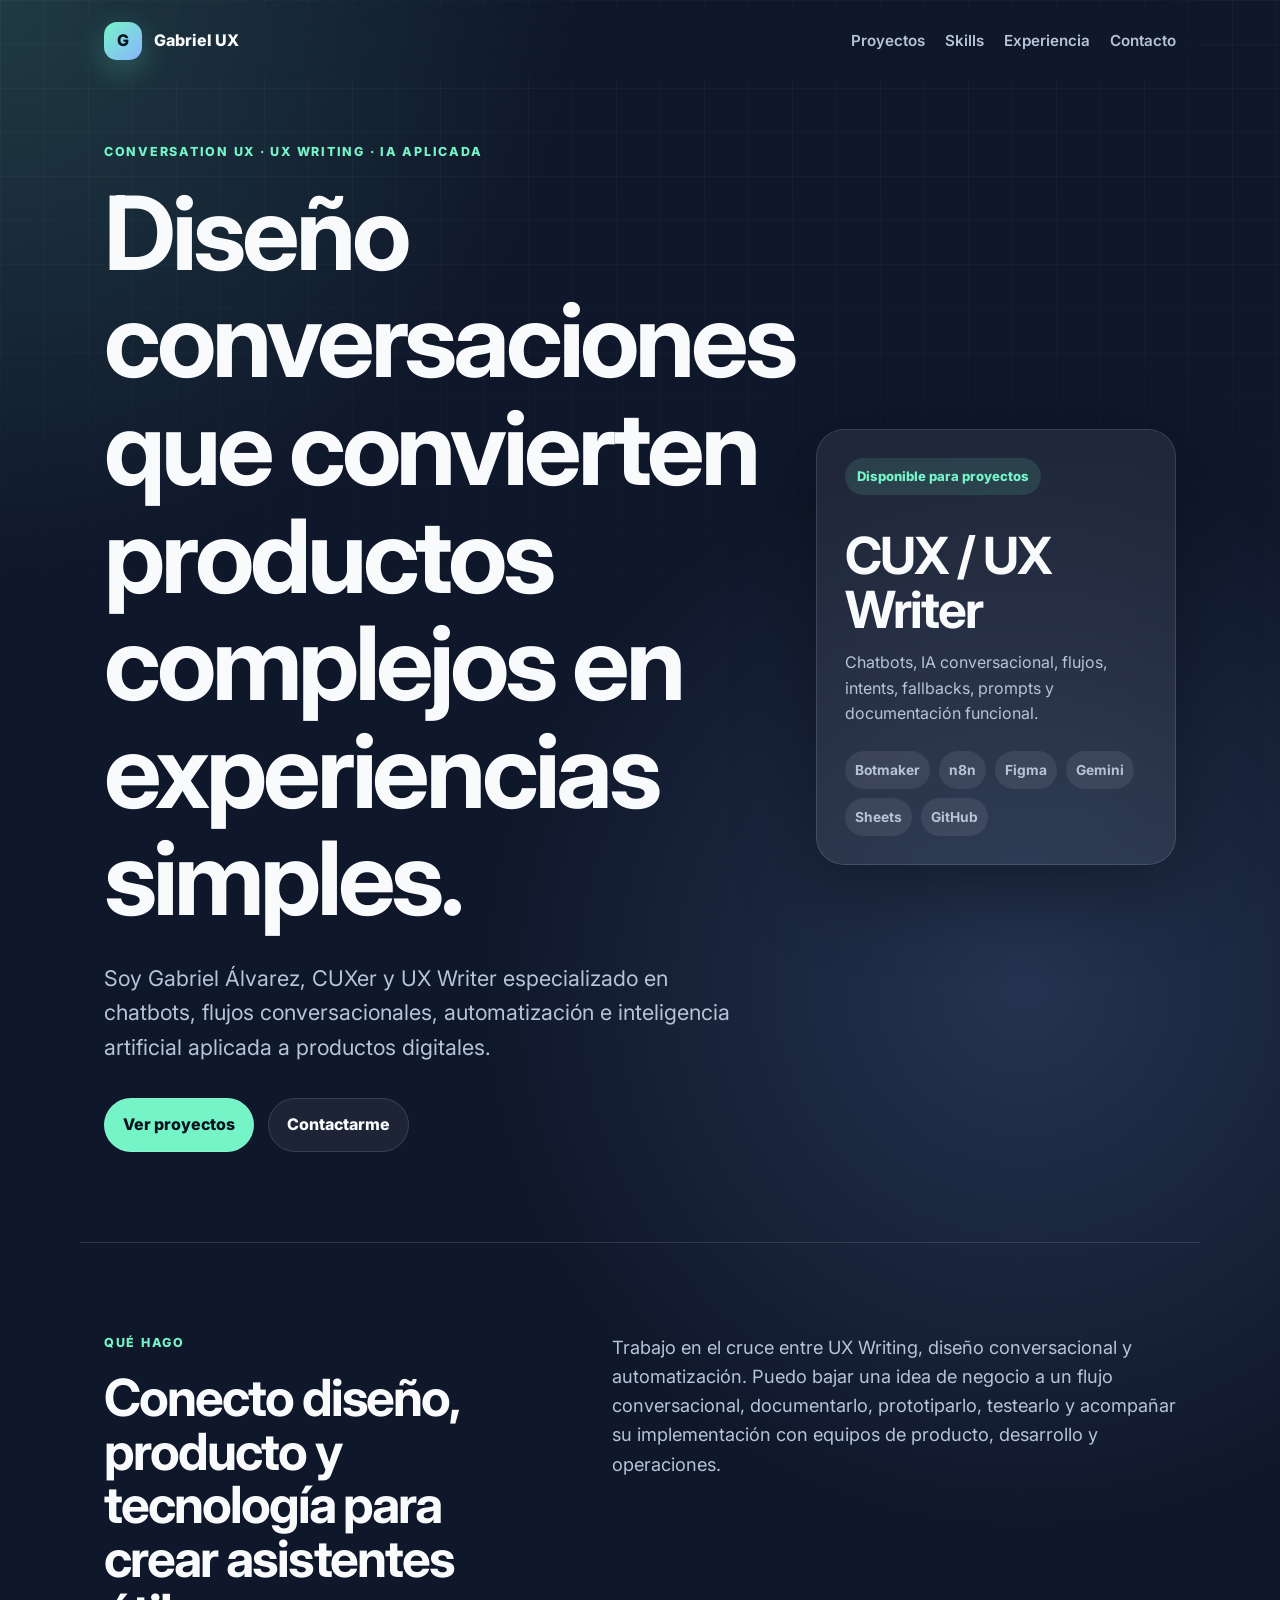
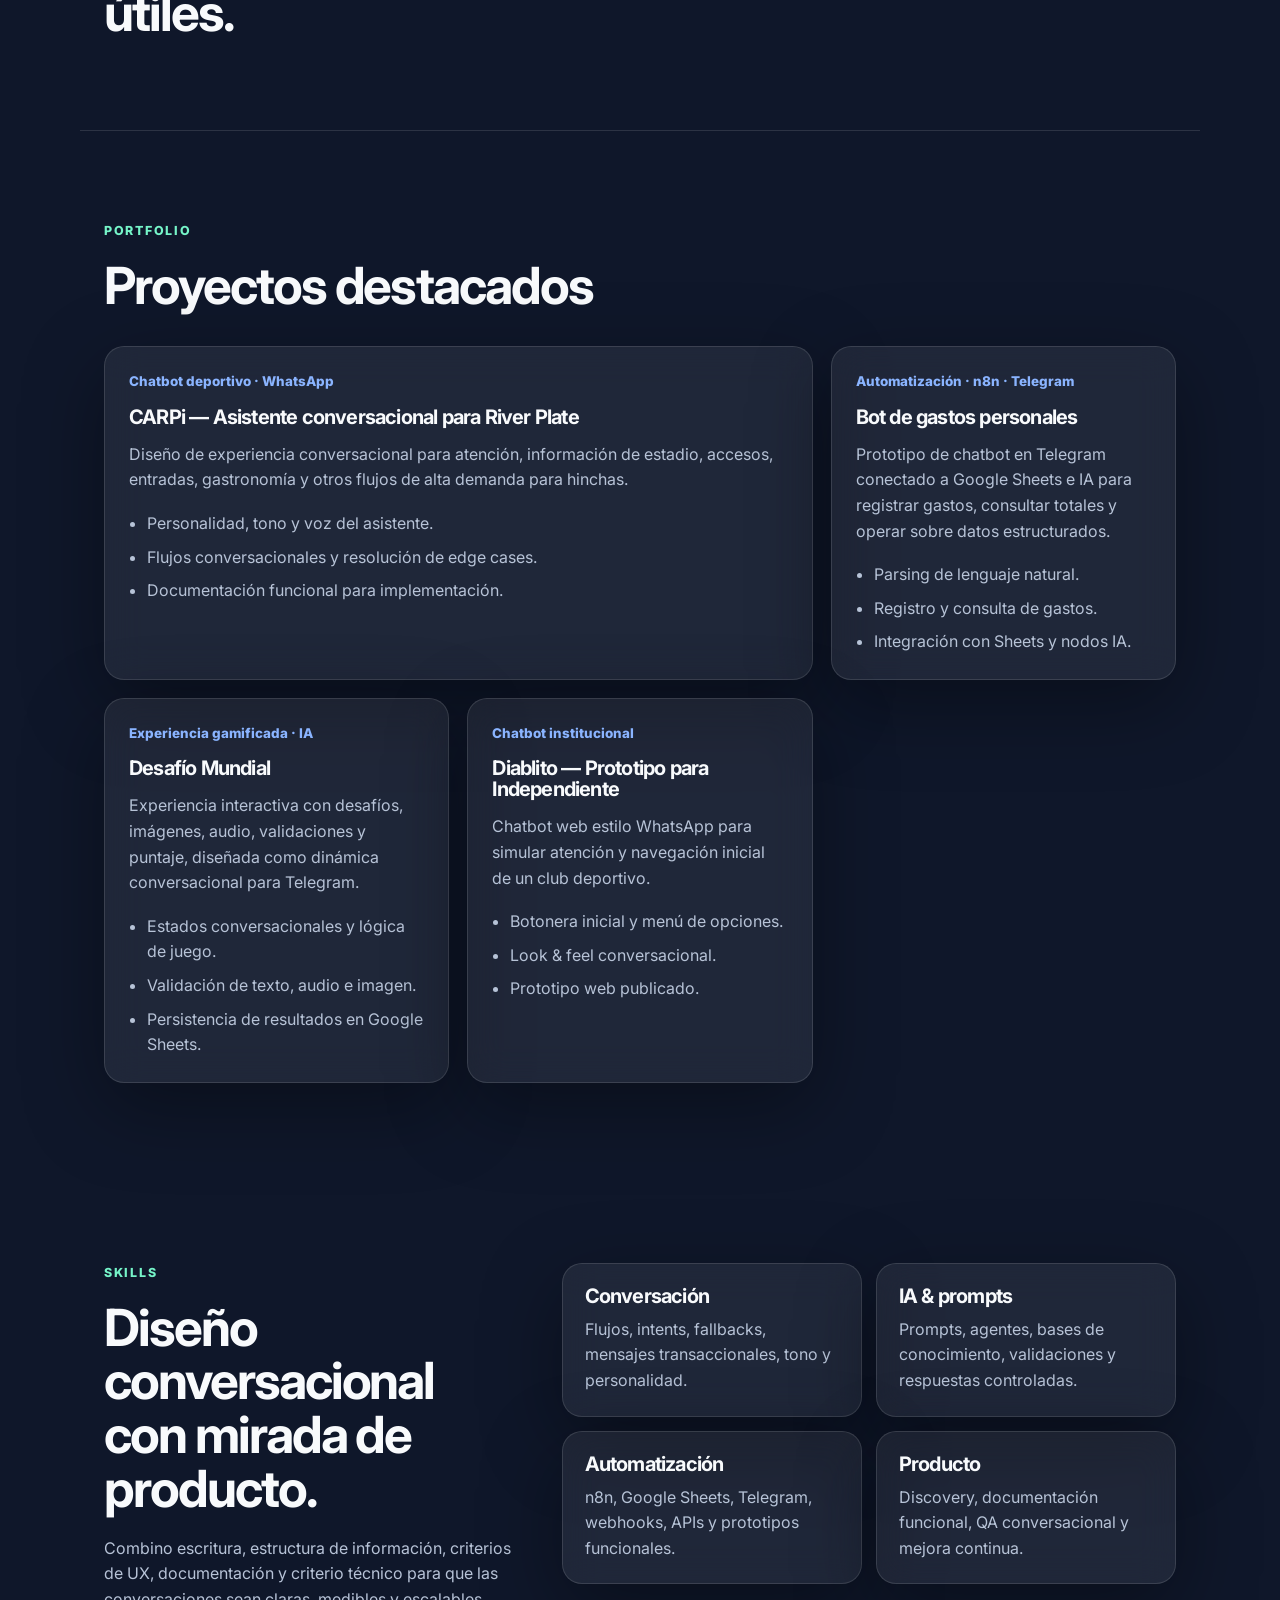
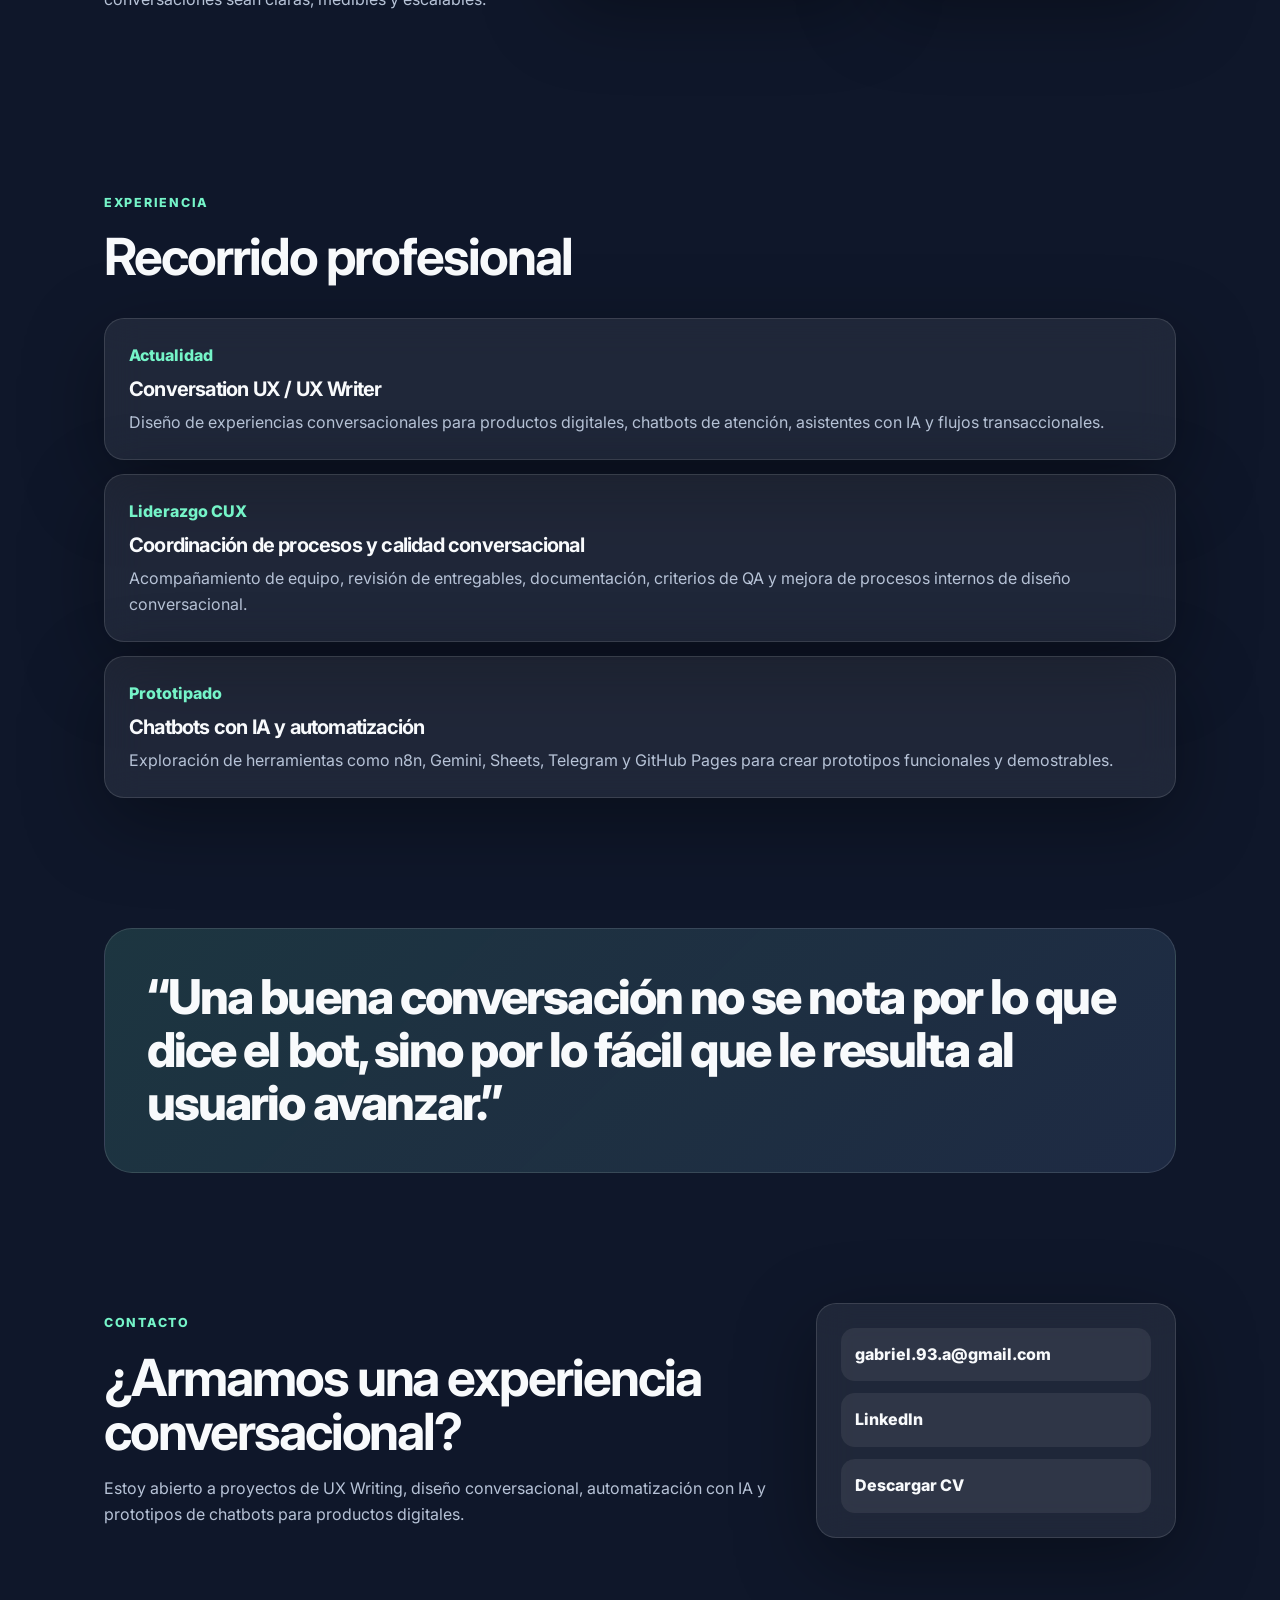
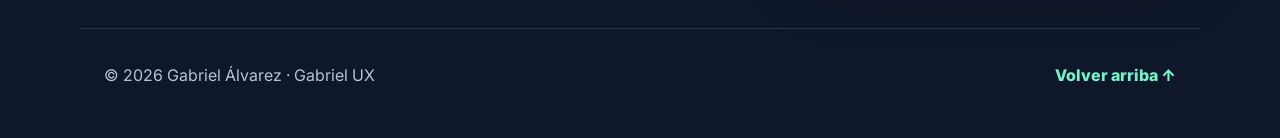
==== index.html @ 5df60082 "Add files via upload" ====
<!doctype html>
<html lang="es">
<head>
  <meta charset="utf-8" />
  <meta name="viewport" content="width=device-width, initial-scale=1" />
  <title>Gabriel UX — CUX, UX Writing & Chatbots con IA</title>
  <meta name="description" content="Portfolio de Gabriel Álvarez: Conversation UX, UX Writing, chatbots, automatización e IA aplicada a experiencias conversacionales." />
  <meta property="og:title" content="Gabriel UX — CUX, UX Writing & Chatbots con IA" />
  <meta property="og:description" content="Diseño experiencias conversacionales para productos digitales, chatbots e IA." />
  <meta property="og:type" content="website" />
  <link rel="preconnect" href="https://fonts.googleapis.com">
  <link rel="preconnect" href="https://fonts.gstatic.com" crossorigin>
  <link href="https://fonts.googleapis.com/css2?family=Inter:wght@400;500;600;700;800&display=swap" rel="stylesheet">
  <link rel="stylesheet" href="styles.css" />
</head>
<body>
  <header class="site-header">
    <a class="brand" href="#top" aria-label="Ir al inicio">
      <span class="brand-mark">G</span>
      <span>Gabriel UX</span>
    </a>
    <button class="nav-toggle" aria-label="Abrir menú" aria-expanded="false">☰</button>
    <nav class="site-nav" aria-label="Navegación principal">
      <a href="#proyectos">Proyectos</a>
      <a href="#skills">Skills</a>
      <a href="#experiencia">Experiencia</a>
      <a href="#contacto">Contacto</a>
    </nav>
  </header>

  <main id="top">
    <section class="hero section">
      <div class="hero-copy">
        <p class="eyebrow">Conversation UX · UX Writing · IA aplicada</p>
        <h1>Diseño conversaciones que convierten productos complejos en experiencias simples.</h1>
        <p class="hero-text">
          Soy Gabriel Álvarez, CUXer y UX Writer especializado en chatbots, flujos conversacionales,
          automatización e inteligencia artificial aplicada a productos digitales.
        </p>
        <div class="hero-actions">
          <a class="button primary" href="#proyectos">Ver proyectos</a>
          <a class="button secondary" href="#contacto">Contactarme</a>
        </div>
      </div>
      <aside class="hero-card" aria-label="Resumen profesional">
        <div class="status-pill">Disponible para proyectos</div>
        <h2>CUX / UX Writer</h2>
        <p>Chatbots, IA conversacional, flujos, intents, fallbacks, prompts y documentación funcional.</p>
        <div class="mini-grid">
          <span>Botmaker</span>
          <span>n8n</span>
          <span>Figma</span>
          <span>Gemini</span>
          <span>Sheets</span>
          <span>GitHub</span>
        </div>
      </aside>
    </section>

    <section class="section intro">
      <div>
        <p class="eyebrow">Qué hago</p>
        <h2>Conecto diseño, producto y tecnología para crear asistentes útiles.</h2>
      </div>
      <p>
        Trabajo en el cruce entre UX Writing, diseño conversacional y automatización. Puedo bajar una idea
        de negocio a un flujo conversacional, documentarlo, prototiparlo, testearlo y acompañar su implementación
        con equipos de producto, desarrollo y operaciones.
      </p>
    </section>

    <section id="proyectos" class="section">
      <div class="section-heading">
        <p class="eyebrow">Portfolio</p>
        <h2>Proyectos destacados</h2>
      </div>

      <div class="cards project-grid">
        <article class="project-card featured">
          <div class="project-kicker">Chatbot deportivo · WhatsApp</div>
          <h3>CARPi — Asistente conversacional para River Plate</h3>
          <p>
            Diseño de experiencia conversacional para atención, información de estadio, accesos,
            entradas, gastronomía y otros flujos de alta demanda para hinchas.
          </p>
          <ul>
            <li>Personalidad, tono y voz del asistente.</li>
            <li>Flujos conversacionales y resolución de edge cases.</li>
            <li>Documentación funcional para implementación.</li>
          </ul>
        </article>

        <article class="project-card">
          <div class="project-kicker">Automatización · n8n · Telegram</div>
          <h3>Bot de gastos personales</h3>
          <p>
            Prototipo de chatbot en Telegram conectado a Google Sheets e IA para registrar gastos,
            consultar totales y operar sobre datos estructurados.
          </p>
          <ul>
            <li>Parsing de lenguaje natural.</li>
            <li>Registro y consulta de gastos.</li>
            <li>Integración con Sheets y nodos IA.</li>
          </ul>
        </article>

        <article class="project-card">
          <div class="project-kicker">Experiencia gamificada · IA</div>
          <h3>Desafío Mundial</h3>
          <p>
            Experiencia interactiva con desafíos, imágenes, audio, validaciones y puntaje, diseñada como
            dinámica conversacional para Telegram.
          </p>
          <ul>
            <li>Estados conversacionales y lógica de juego.</li>
            <li>Validación de texto, audio e imagen.</li>
            <li>Persistencia de resultados en Google Sheets.</li>
          </ul>
        </article>

        <article class="project-card">
          <div class="project-kicker">Chatbot institucional</div>
          <h3>Diablito — Prototipo para Independiente</h3>
          <p>
            Chatbot web estilo WhatsApp para simular atención y navegación inicial de un club deportivo.
          </p>
          <ul>
            <li>Botonera inicial y menú de opciones.</li>
            <li>Look & feel conversacional.</li>
            <li>Prototipo web publicado.</li>
          </ul>
        </article>
      </div>
    </section>

    <section id="skills" class="section split-section">
      <div>
        <p class="eyebrow">Skills</p>
        <h2>Diseño conversacional con mirada de producto.</h2>
        <p>
          Combino escritura, estructura de información, criterios de UX, documentación y criterio técnico
          para que las conversaciones sean claras, medibles y escalables.
        </p>
      </div>
      <div class="skill-list">
        <div>
          <h3>Conversación</h3>
          <p>Flujos, intents, fallbacks, mensajes transaccionales, tono y personalidad.</p>
        </div>
        <div>
          <h3>IA & prompts</h3>
          <p>Prompts, agentes, bases de conocimiento, validaciones y respuestas controladas.</p>
        </div>
        <div>
          <h3>Automatización</h3>
          <p>n8n, Google Sheets, Telegram, webhooks, APIs y prototipos funcionales.</p>
        </div>
        <div>
          <h3>Producto</h3>
          <p>Discovery, documentación funcional, QA conversacional y mejora continua.</p>
        </div>
      </div>
    </section>

    <section id="experiencia" class="section timeline-section">
      <div class="section-heading">
        <p class="eyebrow">Experiencia</p>
        <h2>Recorrido profesional</h2>
      </div>
      <div class="timeline">
        <article>
          <span class="timeline-date">Actualidad</span>
          <h3>Conversation UX / UX Writer</h3>
          <p>
            Diseño de experiencias conversacionales para productos digitales, chatbots de atención,
            asistentes con IA y flujos transaccionales.
          </p>
        </article>
        <article>
          <span class="timeline-date">Liderazgo CUX</span>
          <h3>Coordinación de procesos y calidad conversacional</h3>
          <p>
            Acompañamiento de equipo, revisión de entregables, documentación, criterios de QA y mejora
            de procesos internos de diseño conversacional.
          </p>
        </article>
        <article>
          <span class="timeline-date">Prototipado</span>
          <h3>Chatbots con IA y automatización</h3>
          <p>
            Exploración de herramientas como n8n, Gemini, Sheets, Telegram y GitHub Pages para crear
            prototipos funcionales y demostrables.
          </p>
        </article>
      </div>
    </section>

    <section class="section quote-section">
      <blockquote>
        “Una buena conversación no se nota por lo que dice el bot, sino por lo fácil que le resulta al usuario avanzar.”
      </blockquote>
    </section>

    <section id="contacto" class="section contact-section">
      <div>
        <p class="eyebrow">Contacto</p>
        <h2>¿Armamos una experiencia conversacional?</h2>
        <p>
          Estoy abierto a proyectos de UX Writing, diseño conversacional, automatización con IA y prototipos
          de chatbots para productos digitales.
        </p>
      </div>
      <div class="contact-card">
        <a href="mailto:gabriel.93.a@gmail.com">gabriel.93.a@gmail.com</a>
        <a href="https://www.linkedin.com/in/gabriel-h-alvarez/" target="_blank" rel="noopener">LinkedIn</a>
        <a href="/cv.pdf">Descargar CV</a>
      </div>
    </section>
  </main>

  <footer class="site-footer">
    <p>© <span id="year"></span> Gabriel Álvarez · Gabriel UX</p>
    <a href="#top">Volver arriba ↑</a>
  </footer>

  <script src="script.js"></script>
</body>
</html>
---- styles.css ----
:root {
  --bg: #0f172a;
  --surface: #111c34;
  --surface-soft: #17223d;
  --card: rgba(255,255,255,0.07);
  --text: #f8fafc;
  --muted: #b7c3d7;
  --accent: #75f4c8;
  --accent-2: #8ab4ff;
  --line: rgba(255,255,255,0.12);
  --shadow: 0 24px 80px rgba(0,0,0,0.35);
  --radius-xl: 28px;
  --radius-lg: 20px;
  --max: 1120px;
}

* { box-sizing: border-box; }

html { scroll-behavior: smooth; }

body {
  margin: 0;
  font-family: Inter, system-ui, -apple-system, BlinkMacSystemFont, "Segoe UI", sans-serif;
  color: var(--text);
  background:
    radial-gradient(circle at top left, rgba(117,244,200,0.16), transparent 36rem),
    radial-gradient(circle at 80% 20%, rgba(138,180,255,0.18), transparent 34rem),
    var(--bg);
  line-height: 1.6;
}

body::before {
  content: "";
  position: fixed;
  inset: 0;
  pointer-events: none;
  background-image: linear-gradient(rgba(255,255,255,0.035) 1px, transparent 1px), linear-gradient(90deg, rgba(255,255,255,0.035) 1px, transparent 1px);
  background-size: 44px 44px;
  mask-image: linear-gradient(to bottom, black, transparent 80%);
}

a { color: inherit; text-decoration: none; }

p { margin: 0; color: var(--muted); }

h1, h2, h3 { margin: 0; line-height: 1.05; letter-spacing: -0.04em; }

h1 { font-size: clamp(3rem, 8vw, 6.8rem); max-width: 920px; }
h2 { font-size: clamp(2rem, 4vw, 3.4rem); }
h3 { font-size: 1.25rem; }

.site-header {
  position: sticky;
  top: 0;
  z-index: 20;
  display: flex;
  justify-content: space-between;
  align-items: center;
  max-width: var(--max);
  margin: 0 auto;
  padding: 22px 24px;
  backdrop-filter: blur(18px);
}

.brand { display: flex; align-items: center; gap: 12px; font-weight: 800; }
.brand-mark {
  width: 38px;
  height: 38px;
  display: grid;
  place-items: center;
  border-radius: 13px;
  background: linear-gradient(135deg, var(--accent), var(--accent-2));
  color: #06111f;
  box-shadow: 0 10px 30px rgba(117,244,200,0.25);
}

.site-nav { display: flex; gap: 20px; align-items: center; }
.site-nav a { color: var(--muted); font-weight: 600; font-size: 0.95rem; }
.site-nav a:hover { color: var(--text); }
.nav-toggle { display: none; }

.section {
  max-width: var(--max);
  margin: 0 auto;
  padding: 90px 24px;
}

.hero {
  min-height: calc(100vh - 84px);
  display: grid;
  grid-template-columns: minmax(0, 1fr) 360px;
  align-items: center;
  gap: 54px;
  padding-top: 60px;
}

.eyebrow {
  margin-bottom: 18px;
  color: var(--accent);
  text-transform: uppercase;
  letter-spacing: 0.14em;
  font-weight: 800;
  font-size: 0.78rem;
}

.hero-text {
  max-width: 700px;
  margin-top: 28px;
  font-size: clamp(1.08rem, 2vw, 1.35rem);
}

.hero-actions { display: flex; gap: 14px; flex-wrap: wrap; margin-top: 34px; }
.button {
  padding: 13px 18px;
  border-radius: 999px;
  font-weight: 800;
  border: 1px solid var(--line);
}
.button.primary { background: var(--accent); color: #06111f; }
.button.secondary { color: var(--text); background: rgba(255,255,255,0.06); }
.button:hover { transform: translateY(-1px); }

.hero-card, .project-card, .contact-card, .skill-list > div, .timeline article {
  background: var(--card);
  border: 1px solid var(--line);
  box-shadow: var(--shadow);
  backdrop-filter: blur(18px);
}

.hero-card {
  border-radius: var(--radius-xl);
  padding: 28px;
}

.status-pill {
  display: inline-flex;
  margin-bottom: 34px;
  padding: 8px 12px;
  border-radius: 999px;
  background: rgba(117,244,200,0.12);
  color: var(--accent);
  font-weight: 800;
  font-size: 0.82rem;
}

.hero-card p { margin: 14px 0 24px; }
.mini-grid { display: flex; flex-wrap: wrap; gap: 9px; }
.mini-grid span {
  padding: 8px 10px;
  border-radius: 999px;
  background: rgba(255,255,255,0.08);
  color: var(--muted);
  font-size: 0.86rem;
  font-weight: 700;
}

.intro {
  display: grid;
  grid-template-columns: 0.8fr 1fr;
  gap: 56px;
  border-top: 1px solid var(--line);
  border-bottom: 1px solid var(--line);
}
.intro p:last-child { font-size: 1.14rem; }

.section-heading { margin-bottom: 34px; }
.cards { display: grid; gap: 18px; }
.project-grid { grid-template-columns: repeat(3, 1fr); }
.project-card {
  border-radius: var(--radius-lg);
  padding: 24px;
}
.project-card.featured { grid-column: span 2; }
.project-kicker { color: var(--accent-2); font-size: 0.84rem; font-weight: 800; margin-bottom: 14px; }
.project-card p { margin: 14px 0 18px; }
.project-card ul { margin: 0; padding-left: 18px; color: var(--muted); }
.project-card li + li { margin-top: 8px; }

.split-section {
  display: grid;
  grid-template-columns: 0.8fr 1.2fr;
  gap: 48px;
  align-items: start;
}
.split-section > div:first-child p:last-child { margin-top: 20px; }
.skill-list { display: grid; grid-template-columns: repeat(2, 1fr); gap: 14px; }
.skill-list > div { padding: 22px; border-radius: var(--radius-lg); }
.skill-list p { margin-top: 10px; }

.timeline { display: grid; gap: 14px; }
.timeline article {
  border-radius: var(--radius-lg);
  padding: 24px;
}
.timeline-date { color: var(--accent); display: block; font-weight: 800; margin-bottom: 10px; }
.timeline p { margin-top: 10px; }

.quote-section { padding-top: 40px; padding-bottom: 40px; }
blockquote {
  margin: 0;
  padding: 42px;
  border-radius: var(--radius-xl);
  background: linear-gradient(135deg, rgba(117,244,200,0.14), rgba(138,180,255,0.12));
  border: 1px solid var(--line);
  font-size: clamp(1.7rem, 4vw, 3rem);
  line-height: 1.1;
  letter-spacing: -0.04em;
  font-weight: 800;
}

.contact-section {
  display: grid;
  grid-template-columns: 1fr 360px;
  gap: 40px;
  align-items: center;
}
.contact-section p:last-child { margin-top: 18px; }
.contact-card {
  display: grid;
  gap: 12px;
  padding: 24px;
  border-radius: var(--radius-lg);
}
.contact-card a {
  padding: 14px;
  border-radius: 14px;
  background: rgba(255,255,255,0.07);
  color: var(--text);
  font-weight: 800;
}
.contact-card a:hover { background: rgba(255,255,255,0.12); }

.site-footer {
  display: flex;
  justify-content: space-between;
  gap: 16px;
  max-width: var(--max);
  margin: 0 auto;
  padding: 34px 24px 50px;
  border-top: 1px solid var(--line);
}
.site-footer a { color: var(--accent); font-weight: 800; }

@media (max-width: 900px) {
  .hero, .intro, .split-section, .contact-section { grid-template-columns: 1fr; }
  .hero { min-height: auto; }
  .hero-card { max-width: 520px; }
  .project-grid { grid-template-columns: 1fr; }
  .project-card.featured { grid-column: auto; }
}

@media (max-width: 720px) {
  .site-header { align-items: flex-start; }
  .nav-toggle {
    display: inline-flex;
    border: 1px solid var(--line);
    background: rgba(255,255,255,0.08);
    color: var(--text);
    border-radius: 12px;
    padding: 8px 11px;
    font-size: 1.1rem;
  }
  .site-nav {
    display: none;
    position: absolute;
    right: 24px;
    top: 70px;
    padding: 14px;
    border-radius: 16px;
    background: #111c34;
    border: 1px solid var(--line);
    flex-direction: column;
    align-items: flex-start;
    min-width: 180px;
  }
  .site-nav.open { display: flex; }
  .section { padding: 64px 20px; }
  .hero { padding-top: 30px; }
  .skill-list { grid-template-columns: 1fr; }
  blockquote { padding: 28px; }
  .site-footer { flex-direction: column; }
}
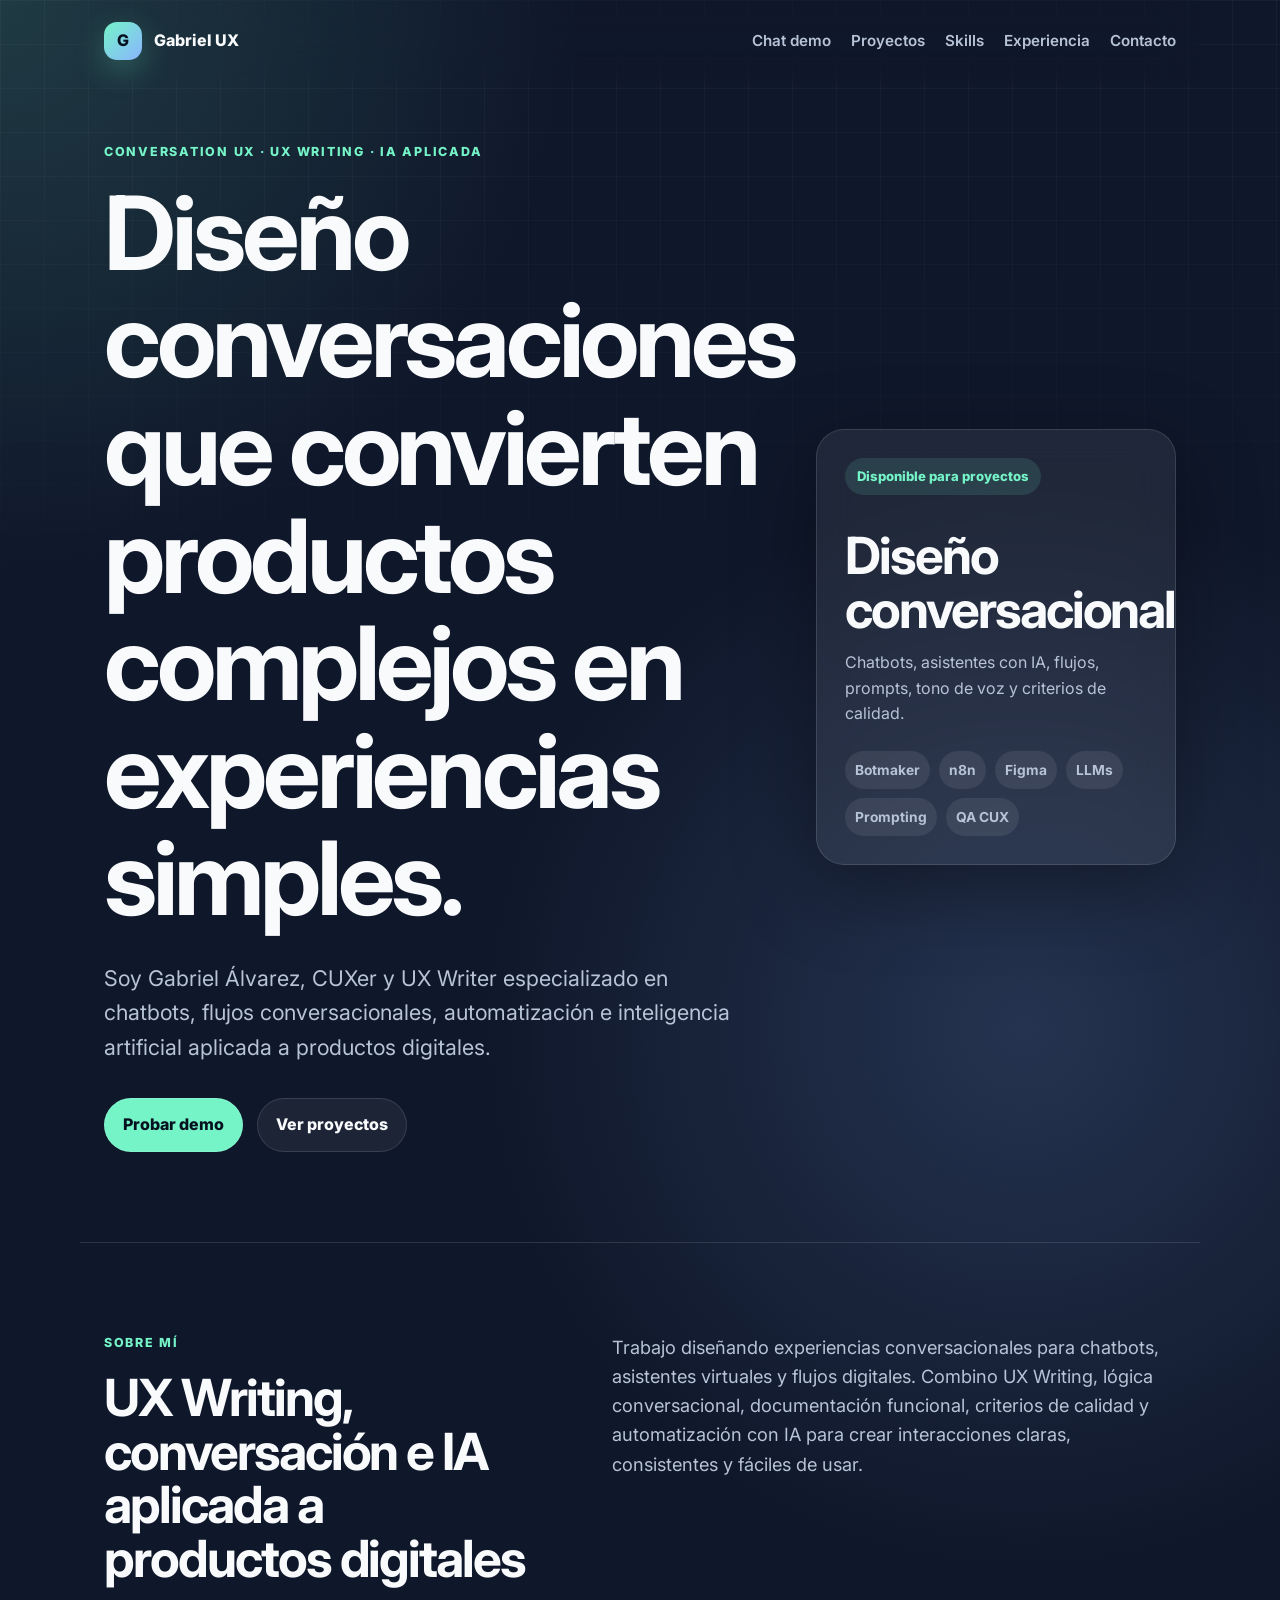
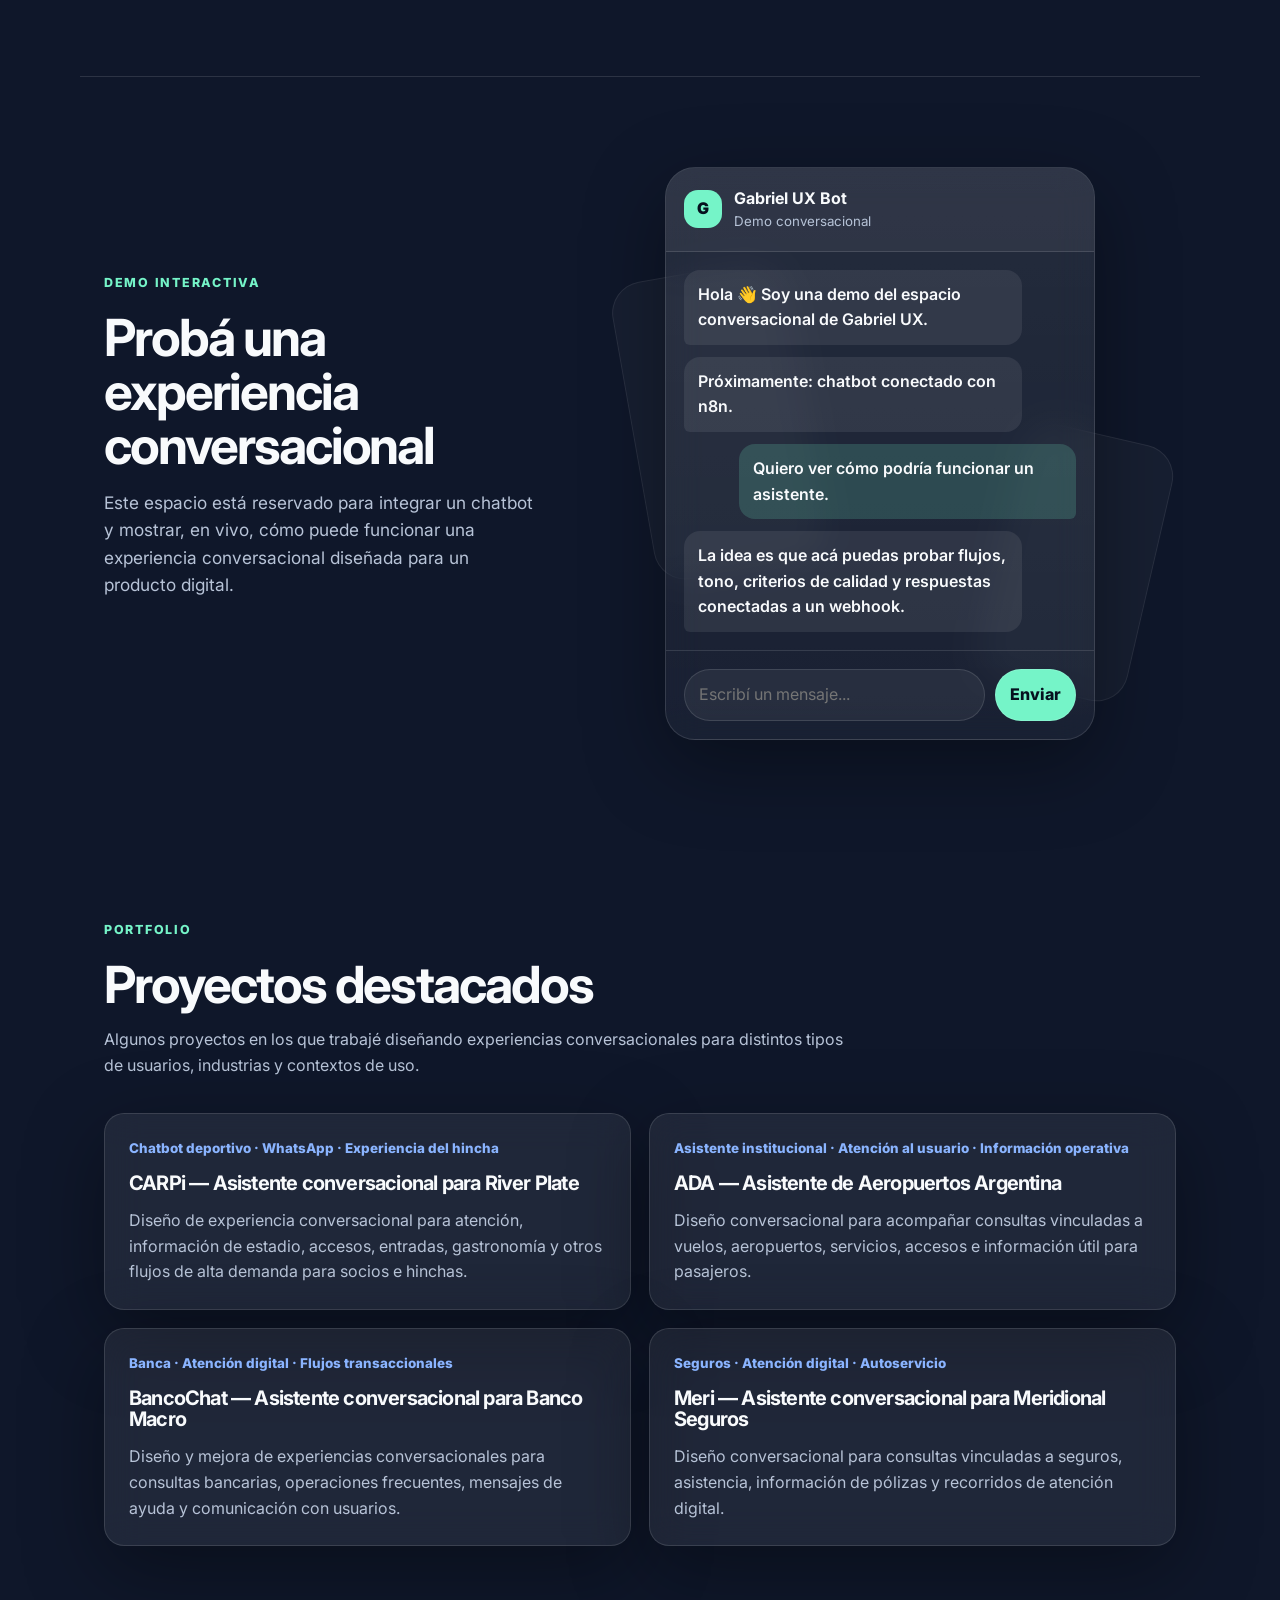
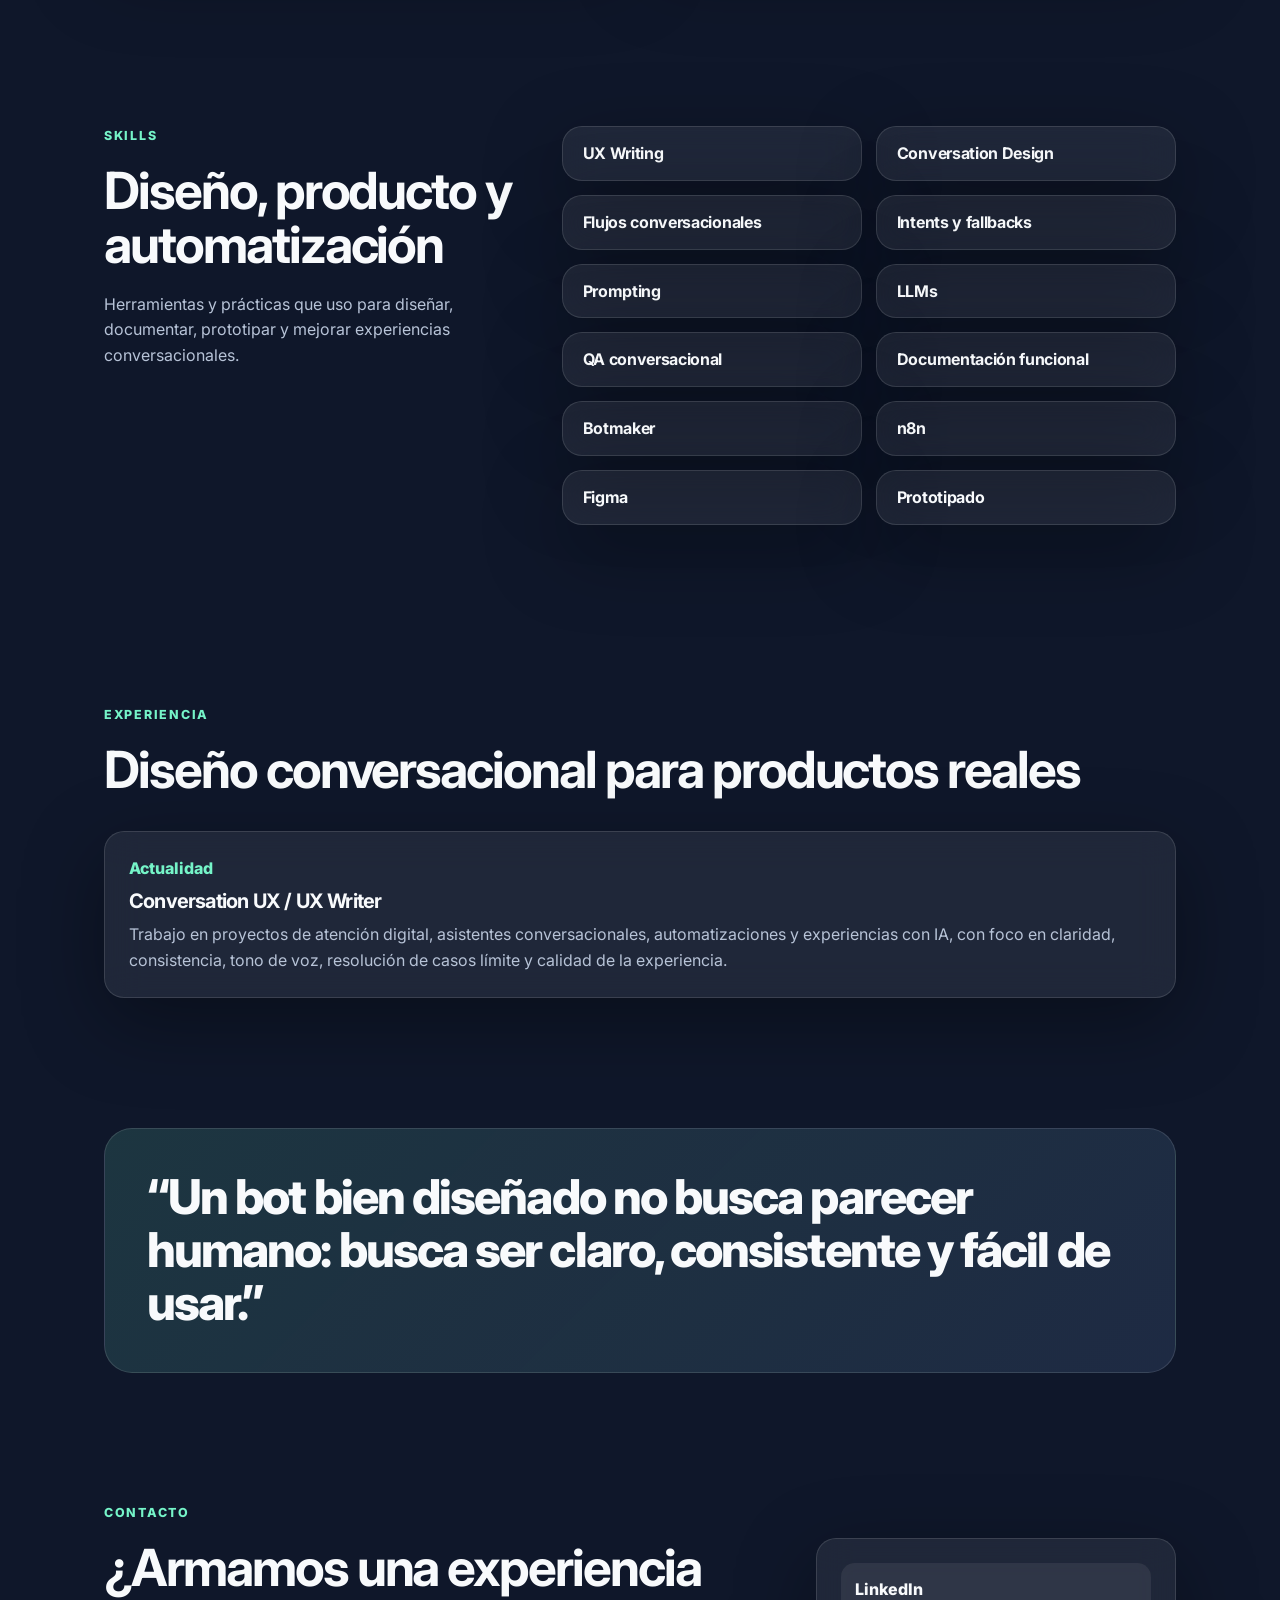
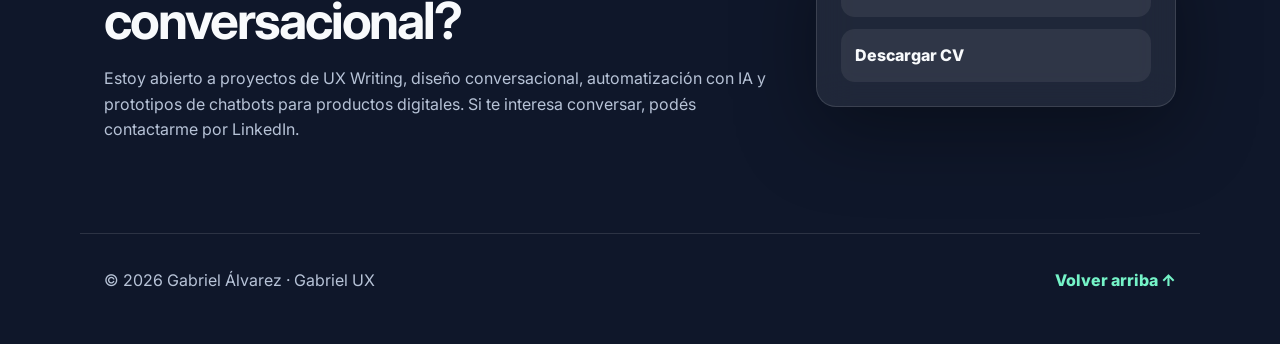
==== commit 31df3483: "Add files via upload" ====
--- a/index.html
+++ b/index.html
@@ -3,10 +3,10 @@
 <head>
   <meta charset="utf-8" />
   <meta name="viewport" content="width=device-width, initial-scale=1" />
-  <title>Gabriel UX — CUX, UX Writing & Chatbots con IA</title>
-  <meta name="description" content="Portfolio de Gabriel Álvarez: Conversation UX, UX Writing, chatbots, automatización e IA aplicada a experiencias conversacionales." />
-  <meta property="og:title" content="Gabriel UX — CUX, UX Writing & Chatbots con IA" />
-  <meta property="og:description" content="Diseño experiencias conversacionales para productos digitales, chatbots e IA." />
+  <title>Gabriel UX — Diseño conversacional</title>
+  <meta name="description" content="Portfolio de Gabriel Álvarez: diseño conversacional, UX Writing, chatbots, asistentes con IA y automatización." />
+  <meta property="og:title" content="Gabriel UX — Diseño conversacional" />
+  <meta property="og:description" content="Chatbots, asistentes con IA, flujos, prompts, tono de voz y criterios de calidad." />
   <meta property="og:type" content="website" />
   <link rel="preconnect" href="https://fonts.googleapis.com">
   <link rel="preconnect" href="https://fonts.gstatic.com" crossorigin>
@@ -17,10 +17,11 @@
   <header class="site-header">
     <a class="brand" href="#top" aria-label="Ir al inicio">
       <span class="brand-mark">G</span>
-      <span>Gabriel UX</span>
+      <span data-site-name>Gabriel UX</span>
     </a>
     <button class="nav-toggle" aria-label="Abrir menú" aria-expanded="false">☰</button>
     <nav class="site-nav" aria-label="Navegación principal">
+      <a href="#chat">Chat demo</a>
       <a href="#proyectos">Proyectos</a>
       <a href="#skills">Skills</a>
       <a href="#experiencia">Experiencia</a>
@@ -38,183 +39,109 @@
           automatización e inteligencia artificial aplicada a productos digitales.
         </p>
         <div class="hero-actions">
-          <a class="button primary" href="#proyectos">Ver proyectos</a>
-          <a class="button secondary" href="#contacto">Contactarme</a>
+          <a class="button primary" href="#chat">Probar demo</a>
+          <a class="button secondary" href="#proyectos">Ver proyectos</a>
         </div>
       </div>
       <aside class="hero-card" aria-label="Resumen profesional">
-        <div class="status-pill">Disponible para proyectos</div>
-        <h2>CUX / UX Writer</h2>
-        <p>Chatbots, IA conversacional, flujos, intents, fallbacks, prompts y documentación funcional.</p>
-        <div class="mini-grid">
-          <span>Botmaker</span>
-          <span>n8n</span>
-          <span>Figma</span>
-          <span>Gemini</span>
-          <span>Sheets</span>
-          <span>GitHub</span>
-        </div>
+        <div class="status-pill" data-hero-eyebrow>Disponible para proyectos</div>
+        <h2 data-hero-title>Diseño conversacional</h2>
+        <p data-hero-description>Chatbots, asistentes con IA, flujos, prompts, tono de voz y criterios de calidad.</p>
+        <div class="mini-grid" data-hero-chips></div>
       </aside>
     </section>
 
-    <section class="section intro">
+    <section class="section intro" data-about-section>
       <div>
-        <p class="eyebrow">Qué hago</p>
-        <h2>Conecto diseño, producto y tecnología para crear asistentes útiles.</h2>
+        <p class="eyebrow" data-about-eyebrow>Sobre mí</p>
+        <h2 data-about-title>UX Writing, conversación e IA aplicada a productos digitales</h2>
       </div>
-      <p>
-        Trabajo en el cruce entre UX Writing, diseño conversacional y automatización. Puedo bajar una idea
-        de negocio a un flujo conversacional, documentarlo, prototiparlo, testearlo y acompañar su implementación
-        con equipos de producto, desarrollo y operaciones.
+      <p data-about-description>
+        Trabajo diseñando experiencias conversacionales para chatbots, asistentes virtuales y flujos digitales.
       </p>
+    </section>
+
+    <section id="chat" class="section chat-section" data-chat-section>
+      <div class="section-heading chat-heading">
+        <p class="eyebrow" data-chat-eyebrow>Demo interactiva</p>
+        <h2 data-chat-title>Probá una experiencia conversacional</h2>
+        <p data-chat-description>Este espacio está reservado para integrar un chatbot conectado con n8n.</p>
+      </div>
+      <div class="chat-shell">
+        <div class="phone-mock" aria-label="Demo de chatbot">
+          <div class="phone-topbar">
+            <span class="bot-avatar">G</span>
+            <div>
+              <strong>Gabriel UX Bot</strong>
+              <small>Demo conversacional</small>
+            </div>
+          </div>
+          <div class="chat-messages" aria-live="polite">
+            <div class="bubble bot">Hola 👋 Soy una demo del espacio conversacional de Gabriel UX.</div>
+            <div class="bubble bot" data-chat-placeholder>Próximamente: chatbot conectado con n8n.</div>
+            <div class="bubble user">Quiero ver cómo podría funcionar un asistente.</div>
+            <div class="bubble bot">La idea es que acá puedas probar flujos, tono, criterios de calidad y respuestas conectadas a un webhook.</div>
+          </div>
+          <div class="chat-input-row">
+            <input type="text" data-chat-input aria-label="Mensaje de demo" placeholder="Escribí un mensaje..." disabled>
+            <button type="button" data-chat-button disabled>Enviar</button>
+          </div>
+        </div>
+      </div>
     </section>
 
     <section id="proyectos" class="section">
       <div class="section-heading">
-        <p class="eyebrow">Portfolio</p>
-        <h2>Proyectos destacados</h2>
+        <p class="eyebrow" data-portfolio-eyebrow>Portfolio</p>
+        <h2 data-portfolio-title>Proyectos destacados</h2>
+        <p data-portfolio-description></p>
       </div>
 
-      <div class="cards project-grid">
-        <article class="project-card featured">
-          <div class="project-kicker">Chatbot deportivo · WhatsApp</div>
-          <h3>CARPi — Asistente conversacional para River Plate</h3>
-          <p>
-            Diseño de experiencia conversacional para atención, información de estadio, accesos,
-            entradas, gastronomía y otros flujos de alta demanda para hinchas.
-          </p>
-          <ul>
-            <li>Personalidad, tono y voz del asistente.</li>
-            <li>Flujos conversacionales y resolución de edge cases.</li>
-            <li>Documentación funcional para implementación.</li>
-          </ul>
-        </article>
-
-        <article class="project-card">
-          <div class="project-kicker">Automatización · n8n · Telegram</div>
-          <h3>Bot de gastos personales</h3>
-          <p>
-            Prototipo de chatbot en Telegram conectado a Google Sheets e IA para registrar gastos,
-            consultar totales y operar sobre datos estructurados.
-          </p>
-          <ul>
-            <li>Parsing de lenguaje natural.</li>
-            <li>Registro y consulta de gastos.</li>
-            <li>Integración con Sheets y nodos IA.</li>
-          </ul>
-        </article>
-
-        <article class="project-card">
-          <div class="project-kicker">Experiencia gamificada · IA</div>
-          <h3>Desafío Mundial</h3>
-          <p>
-            Experiencia interactiva con desafíos, imágenes, audio, validaciones y puntaje, diseñada como
-            dinámica conversacional para Telegram.
-          </p>
-          <ul>
-            <li>Estados conversacionales y lógica de juego.</li>
-            <li>Validación de texto, audio e imagen.</li>
-            <li>Persistencia de resultados en Google Sheets.</li>
-          </ul>
-        </article>
-
-        <article class="project-card">
-          <div class="project-kicker">Chatbot institucional</div>
-          <h3>Diablito — Prototipo para Independiente</h3>
-          <p>
-            Chatbot web estilo WhatsApp para simular atención y navegación inicial de un club deportivo.
-          </p>
-          <ul>
-            <li>Botonera inicial y menú de opciones.</li>
-            <li>Look & feel conversacional.</li>
-            <li>Prototipo web publicado.</li>
-          </ul>
-        </article>
-      </div>
+      <div class="cards project-grid" data-projects></div>
     </section>
 
     <section id="skills" class="section split-section">
       <div>
-        <p class="eyebrow">Skills</p>
-        <h2>Diseño conversacional con mirada de producto.</h2>
+        <p class="eyebrow" data-skills-eyebrow>Skills</p>
+        <h2 data-skills-title>Diseño, producto y automatización</h2>
         <p>
-          Combino escritura, estructura de información, criterios de UX, documentación y criterio técnico
-          para que las conversaciones sean claras, medibles y escalables.
+          Herramientas y prácticas que uso para diseñar, documentar, prototipar y mejorar experiencias conversacionales.
         </p>
       </div>
-      <div class="skill-list">
-        <div>
-          <h3>Conversación</h3>
-          <p>Flujos, intents, fallbacks, mensajes transaccionales, tono y personalidad.</p>
-        </div>
-        <div>
-          <h3>IA & prompts</h3>
-          <p>Prompts, agentes, bases de conocimiento, validaciones y respuestas controladas.</p>
-        </div>
-        <div>
-          <h3>Automatización</h3>
-          <p>n8n, Google Sheets, Telegram, webhooks, APIs y prototipos funcionales.</p>
-        </div>
-        <div>
-          <h3>Producto</h3>
-          <p>Discovery, documentación funcional, QA conversacional y mejora continua.</p>
-        </div>
-      </div>
+      <div class="skill-list" data-skills-list></div>
     </section>
 
     <section id="experiencia" class="section timeline-section">
       <div class="section-heading">
-        <p class="eyebrow">Experiencia</p>
-        <h2>Recorrido profesional</h2>
+        <p class="eyebrow" data-experience-eyebrow>Experiencia</p>
+        <h2 data-experience-title>Diseño conversacional para productos reales</h2>
       </div>
       <div class="timeline">
         <article>
           <span class="timeline-date">Actualidad</span>
-          <h3>Conversation UX / UX Writer</h3>
-          <p>
-            Diseño de experiencias conversacionales para productos digitales, chatbots de atención,
-            asistentes con IA y flujos transaccionales.
-          </p>
-        </article>
-        <article>
-          <span class="timeline-date">Liderazgo CUX</span>
-          <h3>Coordinación de procesos y calidad conversacional</h3>
-          <p>
-            Acompañamiento de equipo, revisión de entregables, documentación, criterios de QA y mejora
-            de procesos internos de diseño conversacional.
-          </p>
-        </article>
-        <article>
-          <span class="timeline-date">Prototipado</span>
-          <h3>Chatbots con IA y automatización</h3>
-          <p>
-            Exploración de herramientas como n8n, Gemini, Sheets, Telegram y GitHub Pages para crear
-            prototipos funcionales y demostrables.
+          <h3 data-experience-card-title>Conversation UX / UX Writer</h3>
+          <p data-experience-description>
+            Trabajo en proyectos de atención digital, asistentes conversacionales, automatizaciones y experiencias con IA.
           </p>
         </article>
       </div>
     </section>
 
     <section class="section quote-section">
-      <blockquote>
-        “Una buena conversación no se nota por lo que dice el bot, sino por lo fácil que le resulta al usuario avanzar.”
+      <blockquote data-quote>
+        “Un bot bien diseñado no busca parecer humano: busca ser claro, consistente y fácil de usar.”
       </blockquote>
     </section>
 
     <section id="contacto" class="section contact-section">
       <div>
-        <p class="eyebrow">Contacto</p>
-        <h2>¿Armamos una experiencia conversacional?</h2>
-        <p>
-          Estoy abierto a proyectos de UX Writing, diseño conversacional, automatización con IA y prototipos
-          de chatbots para productos digitales.
+        <p class="eyebrow" data-contact-eyebrow>Contacto</p>
+        <h2 data-contact-title>¿Armamos una experiencia conversacional?</h2>
+        <p data-contact-description>
+          Estoy abierto a proyectos de UX Writing, diseño conversacional, automatización con IA y prototipos de chatbots para productos digitales.
         </p>
       </div>
-      <div class="contact-card">
-        <a href="mailto:gabriel.93.a@gmail.com">gabriel.93.a@gmail.com</a>
-        <a href="https://www.linkedin.com/in/gabriel-h-alvarez/" target="_blank" rel="noopener">LinkedIn</a>
-        <a href="/cv.pdf">Descargar CV</a>
-      </div>
+      <div class="contact-card" data-contact-links></div>
     </section>
   </main>
 
--- a/styles.css
+++ b/styles.css
@@ -120,7 +120,7 @@
 .button.secondary { color: var(--text); background: rgba(255,255,255,0.06); }
 .button:hover { transform: translateY(-1px); }
 
-.hero-card, .project-card, .contact-card, .skill-list > div, .timeline article {
+.hero-card, .project-card, .contact-card, .skill-list > div, .timeline article, .phone-mock {
   background: var(--card);
   border: 1px solid var(--line);
   box-shadow: var(--shadow);
@@ -163,18 +163,113 @@
 }
 .intro p:last-child { font-size: 1.14rem; }
 
+.chat-section {
+  display: grid;
+  grid-template-columns: 0.85fr 1.15fr;
+  gap: 44px;
+  align-items: center;
+}
+.chat-heading p:last-child { margin-top: 18px; font-size: 1.08rem; }
+.chat-shell {
+  position: relative;
+  display: flex;
+  justify-content: center;
+}
+.chat-shell::before,
+.chat-shell::after {
+  content: "";
+  position: absolute;
+  border-radius: 32px;
+  border: 1px solid rgba(255,255,255,0.08);
+  background: rgba(255,255,255,0.035);
+  transform: rotate(-10deg);
+  z-index: -1;
+}
+.chat-shell::before { width: 170px; height: 300px; left: 8%; top: 18%; }
+.chat-shell::after { width: 150px; height: 260px; right: 4%; bottom: 8%; transform: rotate(13deg); }
+.phone-mock {
+  width: min(100%, 430px);
+  border-radius: 30px;
+  overflow: hidden;
+  background: linear-gradient(180deg, rgba(255,255,255,0.09), rgba(255,255,255,0.045));
+}
+.phone-topbar {
+  display: flex;
+  gap: 12px;
+  align-items: center;
+  padding: 18px;
+  border-bottom: 1px solid var(--line);
+  background: rgba(255,255,255,0.05);
+}
+.bot-avatar {
+  width: 38px;
+  height: 38px;
+  display: grid;
+  place-items: center;
+  border-radius: 14px;
+  background: var(--accent);
+  color: #06111f;
+  font-weight: 900;
+}
+.phone-topbar small { display: block; color: var(--muted); }
+.chat-messages {
+  display: grid;
+  gap: 12px;
+  padding: 18px;
+}
+.bubble {
+  max-width: 86%;
+  padding: 12px 14px;
+  border-radius: 16px;
+  color: var(--text);
+  font-weight: 600;
+}
+.bubble.bot {
+  justify-self: start;
+  background: rgba(255,255,255,0.08);
+  border-bottom-left-radius: 6px;
+}
+.bubble.user {
+  justify-self: end;
+  background: rgba(117,244,200,0.18);
+  border-bottom-right-radius: 6px;
+}
+.chat-input-row {
+  display: grid;
+  grid-template-columns: 1fr auto;
+  gap: 10px;
+  padding: 18px;
+  border-top: 1px solid var(--line);
+}
+.chat-input-row input,
+.chat-input-row button {
+  border: 1px solid var(--line);
+  border-radius: 999px;
+  padding: 12px 14px;
+  font: inherit;
+}
+.chat-input-row input {
+  width: 100%;
+  color: var(--text);
+  background: rgba(255,255,255,0.06);
+}
+.chat-input-row button {
+  color: #06111f;
+  background: var(--accent);
+  font-weight: 800;
+}
+
 .section-heading { margin-bottom: 34px; }
+.section-heading > p:last-child { max-width: 760px; margin-top: 16px; }
 .cards { display: grid; gap: 18px; }
-.project-grid { grid-template-columns: repeat(3, 1fr); }
+.project-grid { grid-template-columns: repeat(2, 1fr); }
 .project-card {
   border-radius: var(--radius-lg);
   padding: 24px;
 }
-.project-card.featured { grid-column: span 2; }
+.project-card.featured { grid-column: auto; }
 .project-kicker { color: var(--accent-2); font-size: 0.84rem; font-weight: 800; margin-bottom: 14px; }
-.project-card p { margin: 14px 0 18px; }
-.project-card ul { margin: 0; padding-left: 18px; color: var(--muted); }
-.project-card li + li { margin-top: 8px; }
+.project-card p { margin: 14px 0 0; }
 
 .split-section {
   display: grid;
@@ -184,8 +279,8 @@
 }
 .split-section > div:first-child p:last-child { margin-top: 20px; }
 .skill-list { display: grid; grid-template-columns: repeat(2, 1fr); gap: 14px; }
-.skill-list > div { padding: 22px; border-radius: var(--radius-lg); }
-.skill-list p { margin-top: 10px; }
+.skill-list > div { padding: 18px 20px; border-radius: var(--radius-lg); }
+.skill-list h3 { font-size: 1rem; letter-spacing: -0.02em; }
 
 .timeline { display: grid; gap: 14px; }
 .timeline article {
@@ -242,11 +337,10 @@
 .site-footer a { color: var(--accent); font-weight: 800; }
 
 @media (max-width: 900px) {
-  .hero, .intro, .split-section, .contact-section { grid-template-columns: 1fr; }
+  .hero, .intro, .chat-section, .split-section, .contact-section { grid-template-columns: 1fr; }
   .hero { min-height: auto; }
   .hero-card { max-width: 520px; }
   .project-grid { grid-template-columns: 1fr; }
-  .project-card.featured { grid-column: auto; }
 }
 
 @media (max-width: 720px) {
@@ -277,6 +371,7 @@
   .section { padding: 64px 20px; }
   .hero { padding-top: 30px; }
   .skill-list { grid-template-columns: 1fr; }
+  .chat-input-row { grid-template-columns: 1fr; }
   blockquote { padding: 28px; }
   .site-footer { flex-direction: column; }
 }
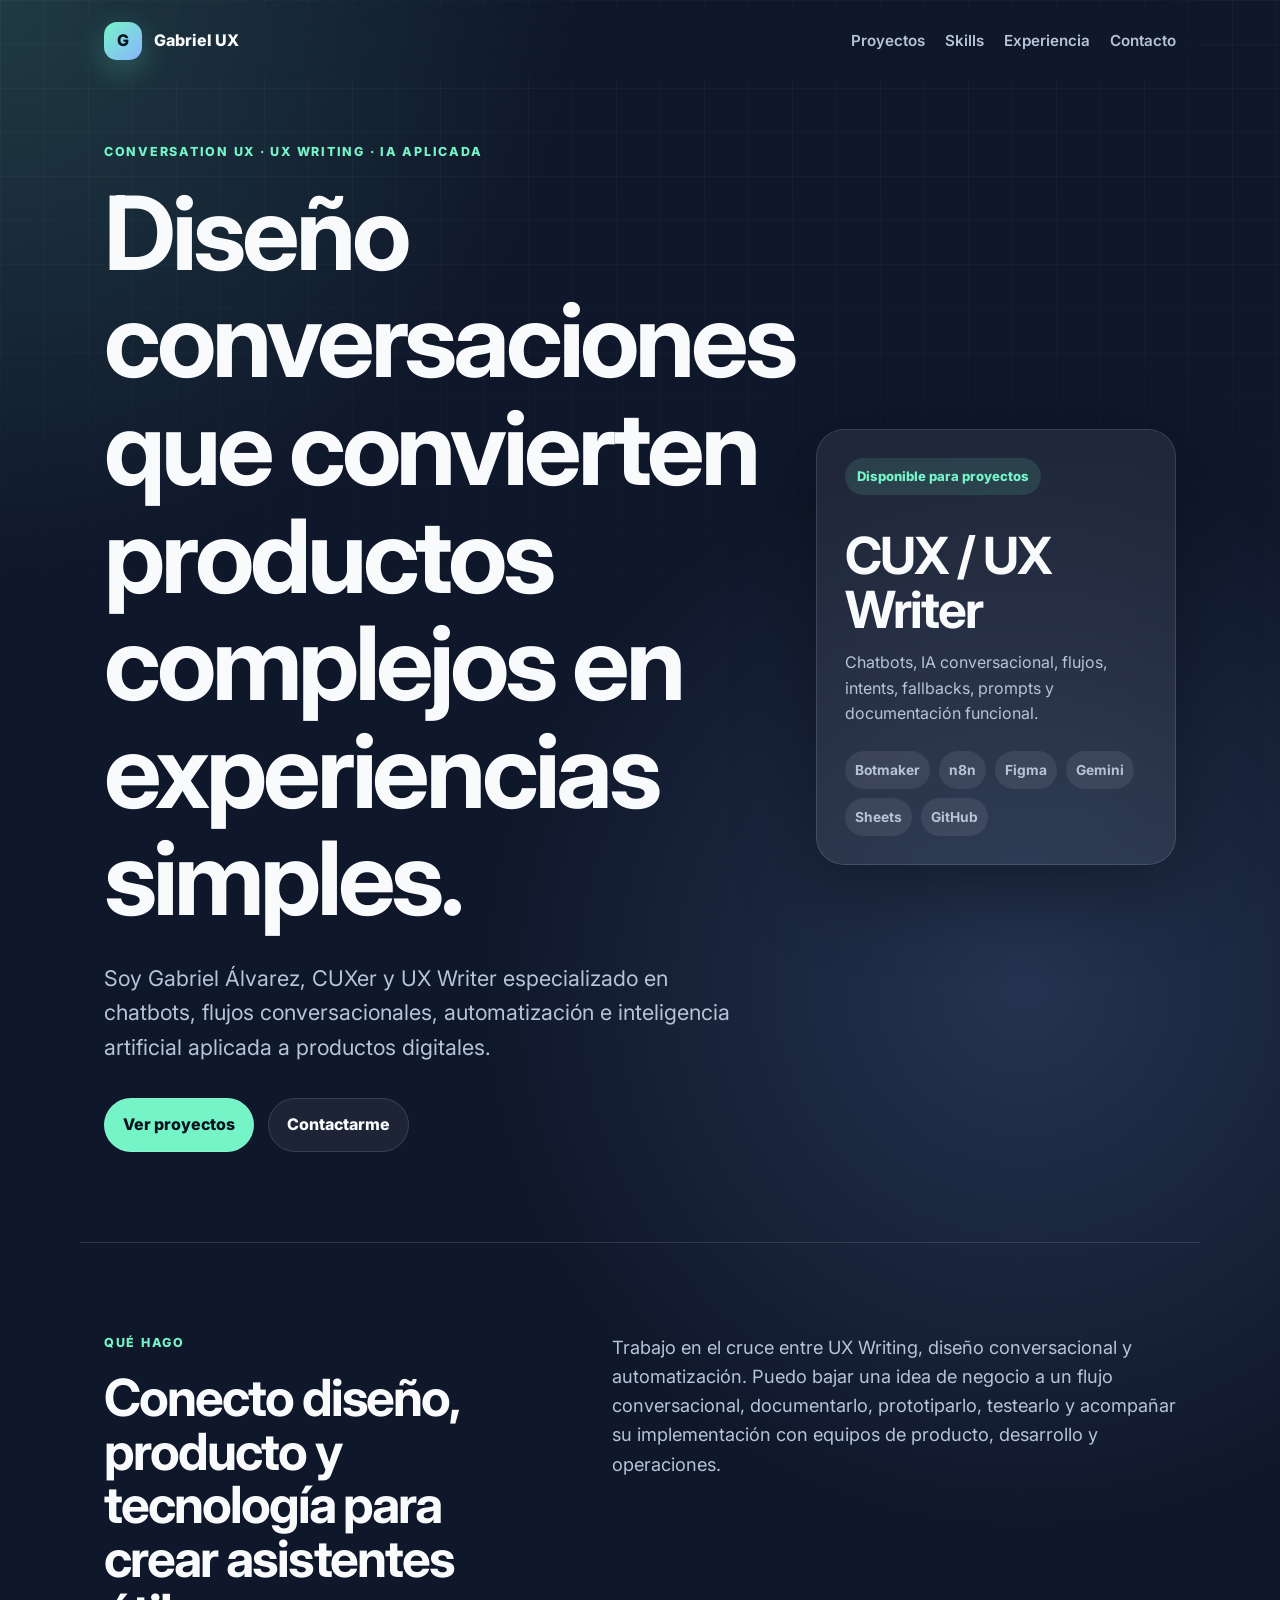
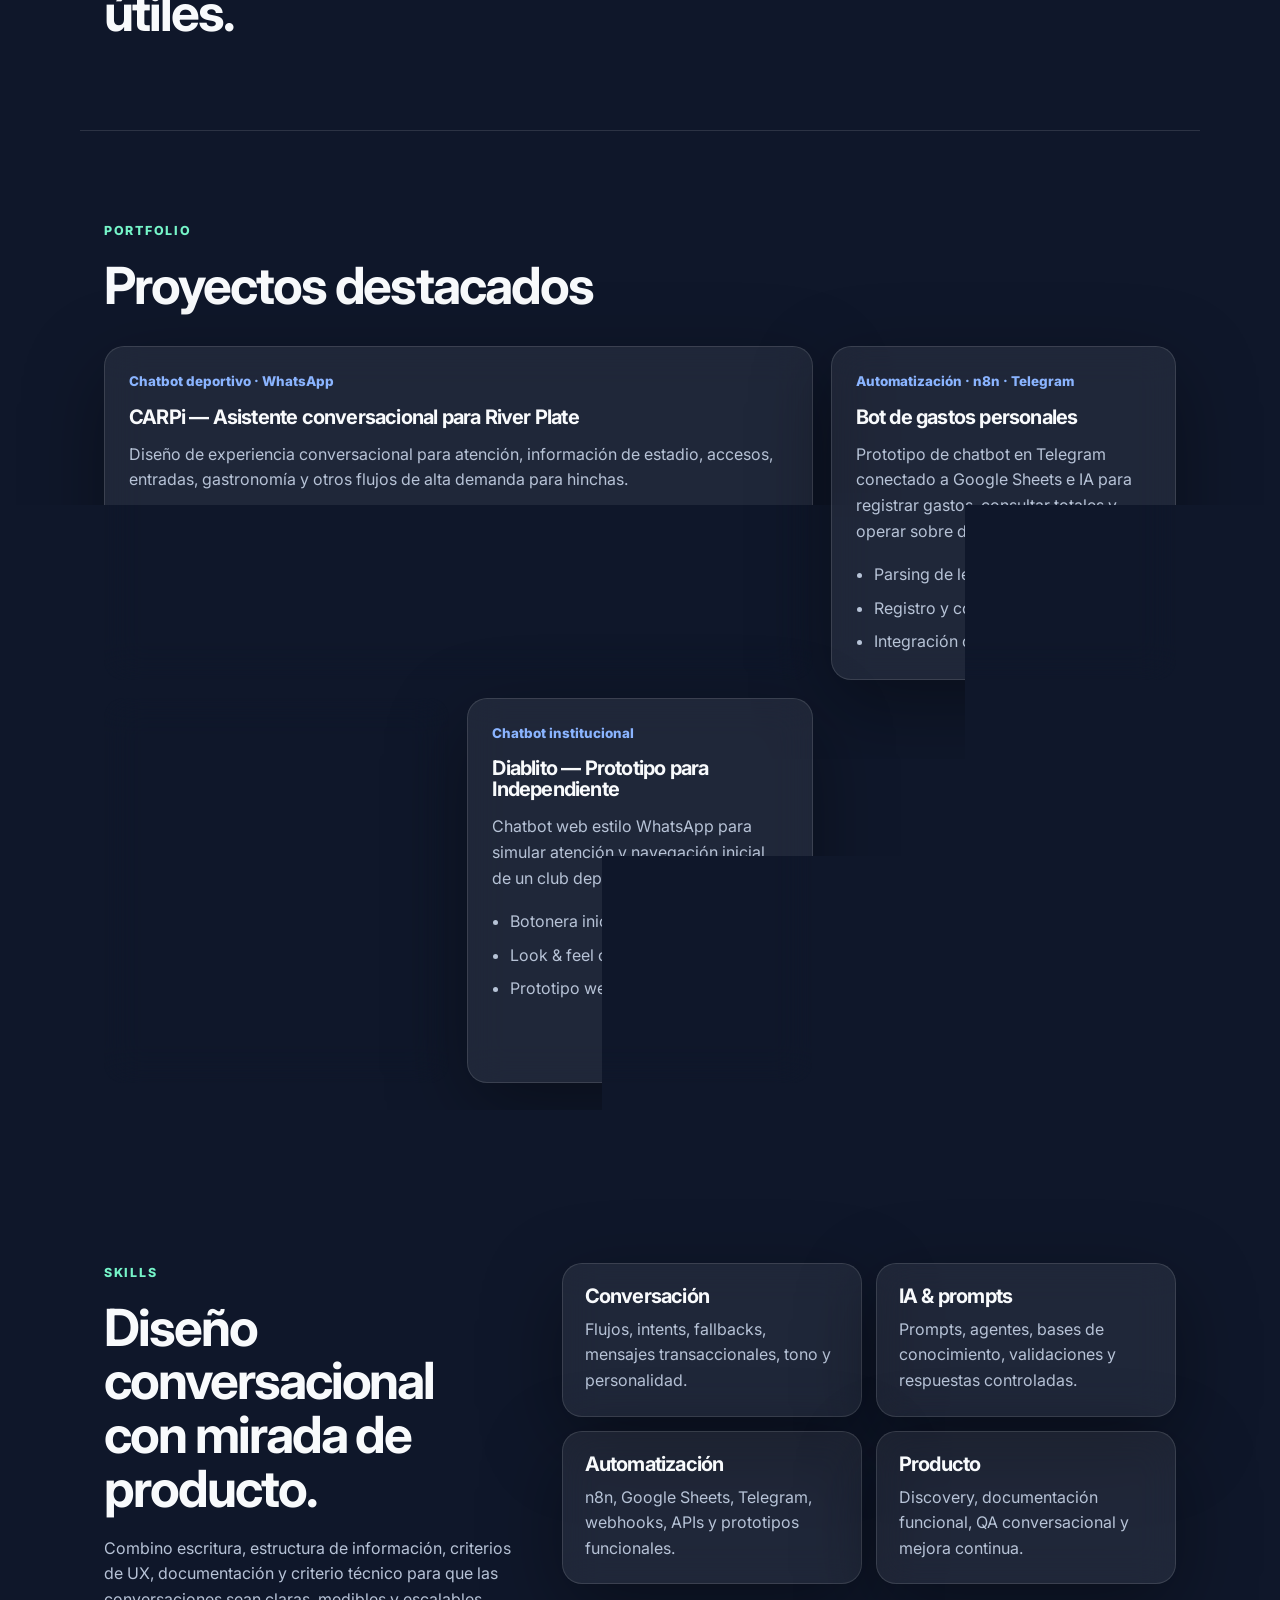
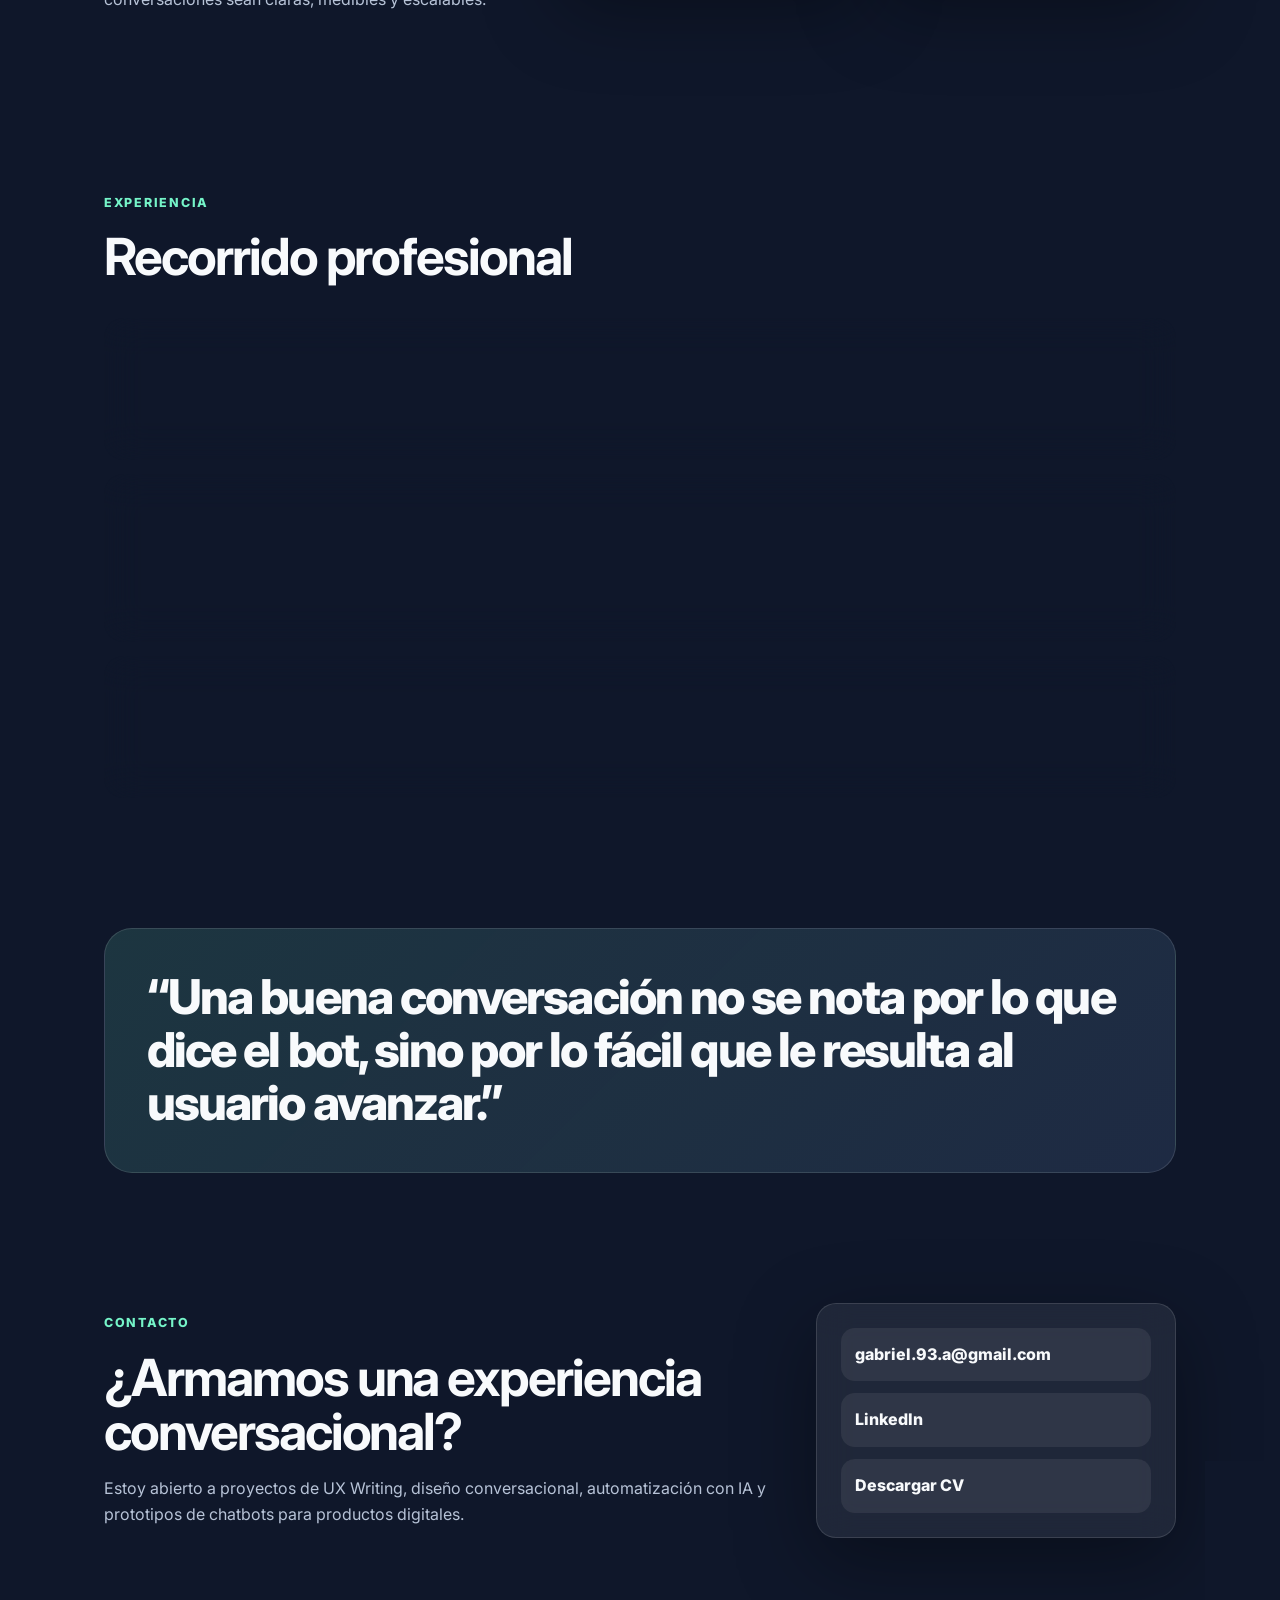
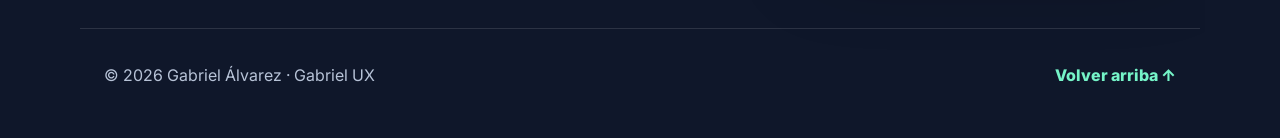
==== commit 6f058dd9: "Add files via upload" ====
--- a/index.html
+++ b/index.html
@@ -3,10 +3,10 @@
 <head>
   <meta charset="utf-8" />
   <meta name="viewport" content="width=device-width, initial-scale=1" />
-  <title>Gabriel UX — Diseño conversacional</title>
-  <meta name="description" content="Portfolio de Gabriel Álvarez: diseño conversacional, UX Writing, chatbots, asistentes con IA y automatización." />
-  <meta property="og:title" content="Gabriel UX — Diseño conversacional" />
-  <meta property="og:description" content="Chatbots, asistentes con IA, flujos, prompts, tono de voz y criterios de calidad." />
+  <title>Gabriel UX — CUX, UX Writing & Chatbots con IA</title>
+  <meta name="description" content="Portfolio de Gabriel Álvarez: Conversation UX, UX Writing, chatbots, automatización e IA aplicada a experiencias conversacionales." />
+  <meta property="og:title" content="Gabriel UX — CUX, UX Writing & Chatbots con IA" />
+  <meta property="og:description" content="Diseño experiencias conversacionales para productos digitales, chatbots e IA." />
   <meta property="og:type" content="website" />
   <link rel="preconnect" href="https://fonts.googleapis.com">
   <link rel="preconnect" href="https://fonts.gstatic.com" crossorigin>
@@ -17,11 +17,10 @@
   <header class="site-header">
     <a class="brand" href="#top" aria-label="Ir al inicio">
       <span class="brand-mark">G</span>
-      <span data-site-name>Gabriel UX</span>
+      <span>Gabriel UX</span>
     </a>
     <button class="nav-toggle" aria-label="Abrir menú" aria-expanded="false">☰</button>
     <nav class="site-nav" aria-label="Navegación principal">
-      <a href="#chat">Chat demo</a>
       <a href="#proyectos">Proyectos</a>
       <a href="#skills">Skills</a>
       <a href="#experiencia">Experiencia</a>
@@ -39,109 +38,183 @@
           automatización e inteligencia artificial aplicada a productos digitales.
         </p>
         <div class="hero-actions">
-          <a class="button primary" href="#chat">Probar demo</a>
-          <a class="button secondary" href="#proyectos">Ver proyectos</a>
+          <a class="button primary" href="#proyectos">Ver proyectos</a>
+          <a class="button secondary" href="#contacto">Contactarme</a>
         </div>
       </div>
       <aside class="hero-card" aria-label="Resumen profesional">
-        <div class="status-pill" data-hero-eyebrow>Disponible para proyectos</div>
-        <h2 data-hero-title>Diseño conversacional</h2>
-        <p data-hero-description>Chatbots, asistentes con IA, flujos, prompts, tono de voz y criterios de calidad.</p>
-        <div class="mini-grid" data-hero-chips></div>
+        <div class="status-pill">Disponible para proyectos</div>
+        <h2>CUX / UX Writer</h2>
+        <p>Chatbots, IA conversacional, flujos, intents, fallbacks, prompts y documentación funcional.</p>
+        <div class="mini-grid">
+          <span>Botmaker</span>
+          <span>n8n</span>
+          <span>Figma</span>
+          <span>Gemini</span>
+          <span>Sheets</span>
+          <span>GitHub</span>
+        </div>
       </aside>
     </section>
 
-    <section class="section intro" data-about-section>
+    <section class="section intro">
       <div>
-        <p class="eyebrow" data-about-eyebrow>Sobre mí</p>
-        <h2 data-about-title>UX Writing, conversación e IA aplicada a productos digitales</h2>
-      </div>
-      <p data-about-description>
-        Trabajo diseñando experiencias conversacionales para chatbots, asistentes virtuales y flujos digitales.
+        <p class="eyebrow">Qué hago</p>
+        <h2>Conecto diseño, producto y tecnología para crear asistentes útiles.</h2>
+      </div>
+      <p>
+        Trabajo en el cruce entre UX Writing, diseño conversacional y automatización. Puedo bajar una idea
+        de negocio a un flujo conversacional, documentarlo, prototiparlo, testearlo y acompañar su implementación
+        con equipos de producto, desarrollo y operaciones.
       </p>
-    </section>
-
-    <section id="chat" class="section chat-section" data-chat-section>
-      <div class="section-heading chat-heading">
-        <p class="eyebrow" data-chat-eyebrow>Demo interactiva</p>
-        <h2 data-chat-title>Probá una experiencia conversacional</h2>
-        <p data-chat-description>Este espacio está reservado para integrar un chatbot conectado con n8n.</p>
-      </div>
-      <div class="chat-shell">
-        <div class="phone-mock" aria-label="Demo de chatbot">
-          <div class="phone-topbar">
-            <span class="bot-avatar">G</span>
-            <div>
-              <strong>Gabriel UX Bot</strong>
-              <small>Demo conversacional</small>
-            </div>
-          </div>
-          <div class="chat-messages" aria-live="polite">
-            <div class="bubble bot">Hola 👋 Soy una demo del espacio conversacional de Gabriel UX.</div>
-            <div class="bubble bot" data-chat-placeholder>Próximamente: chatbot conectado con n8n.</div>
-            <div class="bubble user">Quiero ver cómo podría funcionar un asistente.</div>
-            <div class="bubble bot">La idea es que acá puedas probar flujos, tono, criterios de calidad y respuestas conectadas a un webhook.</div>
-          </div>
-          <div class="chat-input-row">
-            <input type="text" data-chat-input aria-label="Mensaje de demo" placeholder="Escribí un mensaje..." disabled>
-            <button type="button" data-chat-button disabled>Enviar</button>
-          </div>
-        </div>
-      </div>
     </section>
 
     <section id="proyectos" class="section">
       <div class="section-heading">
-        <p class="eyebrow" data-portfolio-eyebrow>Portfolio</p>
-        <h2 data-portfolio-title>Proyectos destacados</h2>
-        <p data-portfolio-description></p>
-      </div>
-
-      <div class="cards project-grid" data-projects></div>
+        <p class="eyebrow">Portfolio</p>
+        <h2>Proyectos destacados</h2>
+      </div>
+
+      <div class="cards project-grid">
+        <article class="project-card featured">
+          <div class="project-kicker">Chatbot deportivo · WhatsApp</div>
+          <h3>CARPi — Asistente conversacional para River Plate</h3>
+          <p>
+            Diseño de experiencia conversacional para atención, información de estadio, accesos,
+            entradas, gastronomía y otros flujos de alta demanda para hinchas.
+          </p>
+          <ul>
+            <li>Personalidad, tono y voz del asistente.</li>
+            <li>Flujos conversacionales y resolución de edge cases.</li>
+            <li>Documentación funcional para implementación.</li>
+          </ul>
+        </article>
+
+        <article class="project-card">
+          <div class="project-kicker">Automatización · n8n · Telegram</div>
+          <h3>Bot de gastos personales</h3>
+          <p>
+            Prototipo de chatbot en Telegram conectado a Google Sheets e IA para registrar gastos,
+            consultar totales y operar sobre datos estructurados.
+          </p>
+          <ul>
+            <li>Parsing de lenguaje natural.</li>
+            <li>Registro y consulta de gastos.</li>
+            <li>Integración con Sheets y nodos IA.</li>
+          </ul>
+        </article>
+
+        <article class="project-card">
+          <div class="project-kicker">Experiencia gamificada · IA</div>
+          <h3>Desafío Mundial</h3>
+          <p>
+            Experiencia interactiva con desafíos, imágenes, audio, validaciones y puntaje, diseñada como
+            dinámica conversacional para Telegram.
+          </p>
+          <ul>
+            <li>Estados conversacionales y lógica de juego.</li>
+            <li>Validación de texto, audio e imagen.</li>
+            <li>Persistencia de resultados en Google Sheets.</li>
+          </ul>
+        </article>
+
+        <article class="project-card">
+          <div class="project-kicker">Chatbot institucional</div>
+          <h3>Diablito — Prototipo para Independiente</h3>
+          <p>
+            Chatbot web estilo WhatsApp para simular atención y navegación inicial de un club deportivo.
+          </p>
+          <ul>
+            <li>Botonera inicial y menú de opciones.</li>
+            <li>Look & feel conversacional.</li>
+            <li>Prototipo web publicado.</li>
+          </ul>
+        </article>
+      </div>
     </section>
 
     <section id="skills" class="section split-section">
       <div>
-        <p class="eyebrow" data-skills-eyebrow>Skills</p>
-        <h2 data-skills-title>Diseño, producto y automatización</h2>
+        <p class="eyebrow">Skills</p>
+        <h2>Diseño conversacional con mirada de producto.</h2>
         <p>
-          Herramientas y prácticas que uso para diseñar, documentar, prototipar y mejorar experiencias conversacionales.
+          Combino escritura, estructura de información, criterios de UX, documentación y criterio técnico
+          para que las conversaciones sean claras, medibles y escalables.
         </p>
       </div>
-      <div class="skill-list" data-skills-list></div>
+      <div class="skill-list">
+        <div>
+          <h3>Conversación</h3>
+          <p>Flujos, intents, fallbacks, mensajes transaccionales, tono y personalidad.</p>
+        </div>
+        <div>
+          <h3>IA & prompts</h3>
+          <p>Prompts, agentes, bases de conocimiento, validaciones y respuestas controladas.</p>
+        </div>
+        <div>
+          <h3>Automatización</h3>
+          <p>n8n, Google Sheets, Telegram, webhooks, APIs y prototipos funcionales.</p>
+        </div>
+        <div>
+          <h3>Producto</h3>
+          <p>Discovery, documentación funcional, QA conversacional y mejora continua.</p>
+        </div>
+      </div>
     </section>
 
     <section id="experiencia" class="section timeline-section">
       <div class="section-heading">
-        <p class="eyebrow" data-experience-eyebrow>Experiencia</p>
-        <h2 data-experience-title>Diseño conversacional para productos reales</h2>
+        <p class="eyebrow">Experiencia</p>
+        <h2>Recorrido profesional</h2>
       </div>
       <div class="timeline">
         <article>
           <span class="timeline-date">Actualidad</span>
-          <h3 data-experience-card-title>Conversation UX / UX Writer</h3>
-          <p data-experience-description>
-            Trabajo en proyectos de atención digital, asistentes conversacionales, automatizaciones y experiencias con IA.
+          <h3>Conversation UX / UX Writer</h3>
+          <p>
+            Diseño de experiencias conversacionales para productos digitales, chatbots de atención,
+            asistentes con IA y flujos transaccionales.
+          </p>
+        </article>
+        <article>
+          <span class="timeline-date">Liderazgo CUX</span>
+          <h3>Coordinación de procesos y calidad conversacional</h3>
+          <p>
+            Acompañamiento de equipo, revisión de entregables, documentación, criterios de QA y mejora
+            de procesos internos de diseño conversacional.
+          </p>
+        </article>
+        <article>
+          <span class="timeline-date">Prototipado</span>
+          <h3>Chatbots con IA y automatización</h3>
+          <p>
+            Exploración de herramientas como n8n, Gemini, Sheets, Telegram y GitHub Pages para crear
+            prototipos funcionales y demostrables.
           </p>
         </article>
       </div>
     </section>
 
     <section class="section quote-section">
-      <blockquote data-quote>
-        “Un bot bien diseñado no busca parecer humano: busca ser claro, consistente y fácil de usar.”
+      <blockquote>
+        “Una buena conversación no se nota por lo que dice el bot, sino por lo fácil que le resulta al usuario avanzar.”
       </blockquote>
     </section>
 
     <section id="contacto" class="section contact-section">
       <div>
-        <p class="eyebrow" data-contact-eyebrow>Contacto</p>
-        <h2 data-contact-title>¿Armamos una experiencia conversacional?</h2>
-        <p data-contact-description>
-          Estoy abierto a proyectos de UX Writing, diseño conversacional, automatización con IA y prototipos de chatbots para productos digitales.
+        <p class="eyebrow">Contacto</p>
+        <h2>¿Armamos una experiencia conversacional?</h2>
+        <p>
+          Estoy abierto a proyectos de UX Writing, diseño conversacional, automatización con IA y prototipos
+          de chatbots para productos digitales.
         </p>
       </div>
-      <div class="contact-card" data-contact-links></div>
+      <div class="contact-card">
+        <a href="mailto:gabriel.93.a@gmail.com">gabriel.93.a@gmail.com</a>
+        <a href="https://www.linkedin.com/in/gabriel-h-alvarez/" target="_blank" rel="noopener">LinkedIn</a>
+        <a href="/cv.pdf">Descargar CV</a>
+      </div>
     </section>
   </main>
 
--- a/styles.css
+++ b/styles.css
@@ -120,7 +120,7 @@
 .button.secondary { color: var(--text); background: rgba(255,255,255,0.06); }
 .button:hover { transform: translateY(-1px); }
 
-.hero-card, .project-card, .contact-card, .skill-list > div, .timeline article, .phone-mock {
+.hero-card, .project-card, .contact-card, .skill-list > div, .timeline article {
   background: var(--card);
   border: 1px solid var(--line);
   box-shadow: var(--shadow);
@@ -163,113 +163,18 @@
 }
 .intro p:last-child { font-size: 1.14rem; }
 
-.chat-section {
-  display: grid;
-  grid-template-columns: 0.85fr 1.15fr;
-  gap: 44px;
-  align-items: center;
-}
-.chat-heading p:last-child { margin-top: 18px; font-size: 1.08rem; }
-.chat-shell {
-  position: relative;
-  display: flex;
-  justify-content: center;
-}
-.chat-shell::before,
-.chat-shell::after {
-  content: "";
-  position: absolute;
-  border-radius: 32px;
-  border: 1px solid rgba(255,255,255,0.08);
-  background: rgba(255,255,255,0.035);
-  transform: rotate(-10deg);
-  z-index: -1;
-}
-.chat-shell::before { width: 170px; height: 300px; left: 8%; top: 18%; }
-.chat-shell::after { width: 150px; height: 260px; right: 4%; bottom: 8%; transform: rotate(13deg); }
-.phone-mock {
-  width: min(100%, 430px);
-  border-radius: 30px;
-  overflow: hidden;
-  background: linear-gradient(180deg, rgba(255,255,255,0.09), rgba(255,255,255,0.045));
-}
-.phone-topbar {
-  display: flex;
-  gap: 12px;
-  align-items: center;
-  padding: 18px;
-  border-bottom: 1px solid var(--line);
-  background: rgba(255,255,255,0.05);
-}
-.bot-avatar {
-  width: 38px;
-  height: 38px;
-  display: grid;
-  place-items: center;
-  border-radius: 14px;
-  background: var(--accent);
-  color: #06111f;
-  font-weight: 900;
-}
-.phone-topbar small { display: block; color: var(--muted); }
-.chat-messages {
-  display: grid;
-  gap: 12px;
-  padding: 18px;
-}
-.bubble {
-  max-width: 86%;
-  padding: 12px 14px;
-  border-radius: 16px;
-  color: var(--text);
-  font-weight: 600;
-}
-.bubble.bot {
-  justify-self: start;
-  background: rgba(255,255,255,0.08);
-  border-bottom-left-radius: 6px;
-}
-.bubble.user {
-  justify-self: end;
-  background: rgba(117,244,200,0.18);
-  border-bottom-right-radius: 6px;
-}
-.chat-input-row {
-  display: grid;
-  grid-template-columns: 1fr auto;
-  gap: 10px;
-  padding: 18px;
-  border-top: 1px solid var(--line);
-}
-.chat-input-row input,
-.chat-input-row button {
-  border: 1px solid var(--line);
-  border-radius: 999px;
-  padding: 12px 14px;
-  font: inherit;
-}
-.chat-input-row input {
-  width: 100%;
-  color: var(--text);
-  background: rgba(255,255,255,0.06);
-}
-.chat-input-row button {
-  color: #06111f;
-  background: var(--accent);
-  font-weight: 800;
-}
-
 .section-heading { margin-bottom: 34px; }
-.section-heading > p:last-child { max-width: 760px; margin-top: 16px; }
 .cards { display: grid; gap: 18px; }
-.project-grid { grid-template-columns: repeat(2, 1fr); }
+.project-grid { grid-template-columns: repeat(3, 1fr); }
 .project-card {
   border-radius: var(--radius-lg);
   padding: 24px;
 }
-.project-card.featured { grid-column: auto; }
+.project-card.featured { grid-column: span 2; }
 .project-kicker { color: var(--accent-2); font-size: 0.84rem; font-weight: 800; margin-bottom: 14px; }
-.project-card p { margin: 14px 0 0; }
+.project-card p { margin: 14px 0 18px; }
+.project-card ul { margin: 0; padding-left: 18px; color: var(--muted); }
+.project-card li + li { margin-top: 8px; }
 
 .split-section {
   display: grid;
@@ -279,8 +184,8 @@
 }
 .split-section > div:first-child p:last-child { margin-top: 20px; }
 .skill-list { display: grid; grid-template-columns: repeat(2, 1fr); gap: 14px; }
-.skill-list > div { padding: 18px 20px; border-radius: var(--radius-lg); }
-.skill-list h3 { font-size: 1rem; letter-spacing: -0.02em; }
+.skill-list > div { padding: 22px; border-radius: var(--radius-lg); }
+.skill-list p { margin-top: 10px; }
 
 .timeline { display: grid; gap: 14px; }
 .timeline article {
@@ -337,10 +242,11 @@
 .site-footer a { color: var(--accent); font-weight: 800; }
 
 @media (max-width: 900px) {
-  .hero, .intro, .chat-section, .split-section, .contact-section { grid-template-columns: 1fr; }
+  .hero, .intro, .split-section, .contact-section { grid-template-columns: 1fr; }
   .hero { min-height: auto; }
   .hero-card { max-width: 520px; }
   .project-grid { grid-template-columns: 1fr; }
+  .project-card.featured { grid-column: auto; }
 }
 
 @media (max-width: 720px) {
@@ -371,7 +277,6 @@
   .section { padding: 64px 20px; }
   .hero { padding-top: 30px; }
   .skill-list { grid-template-columns: 1fr; }
-  .chat-input-row { grid-template-columns: 1fr; }
   blockquote { padding: 28px; }
   .site-footer { flex-direction: column; }
 }
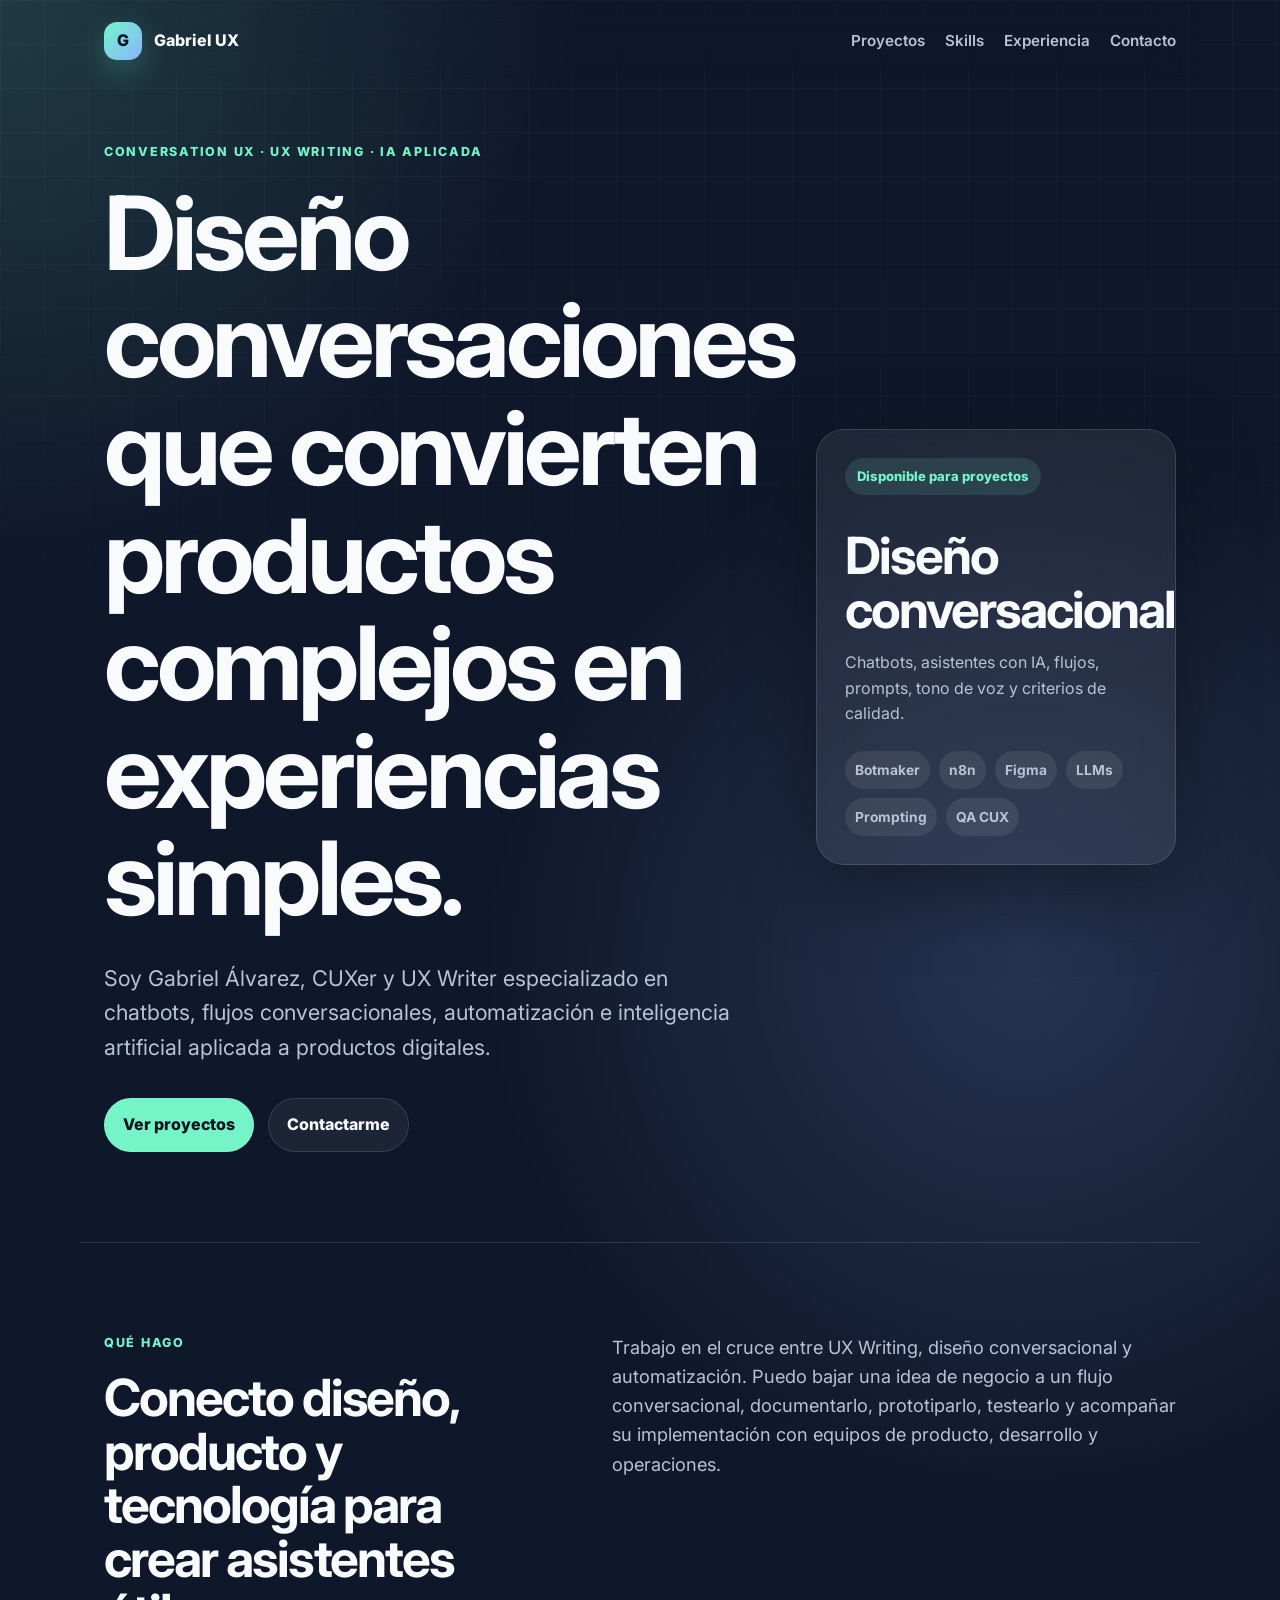
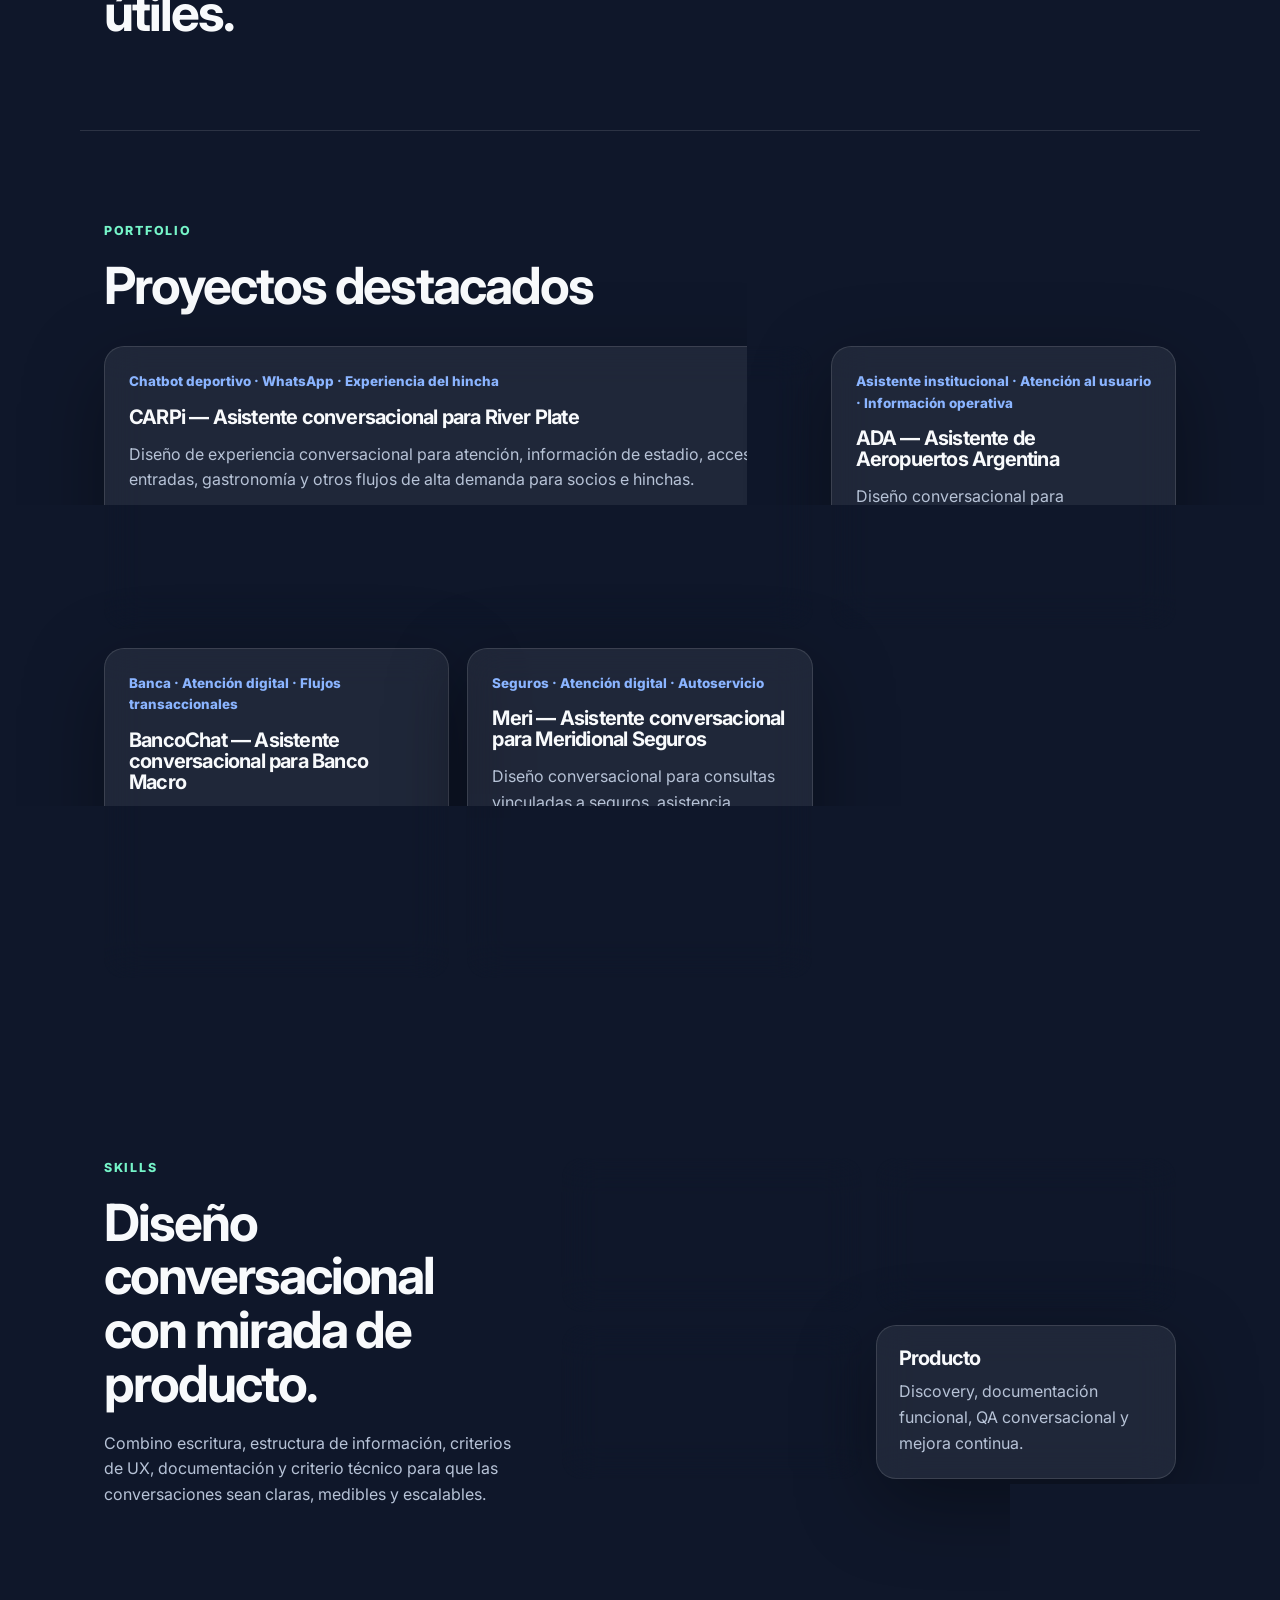
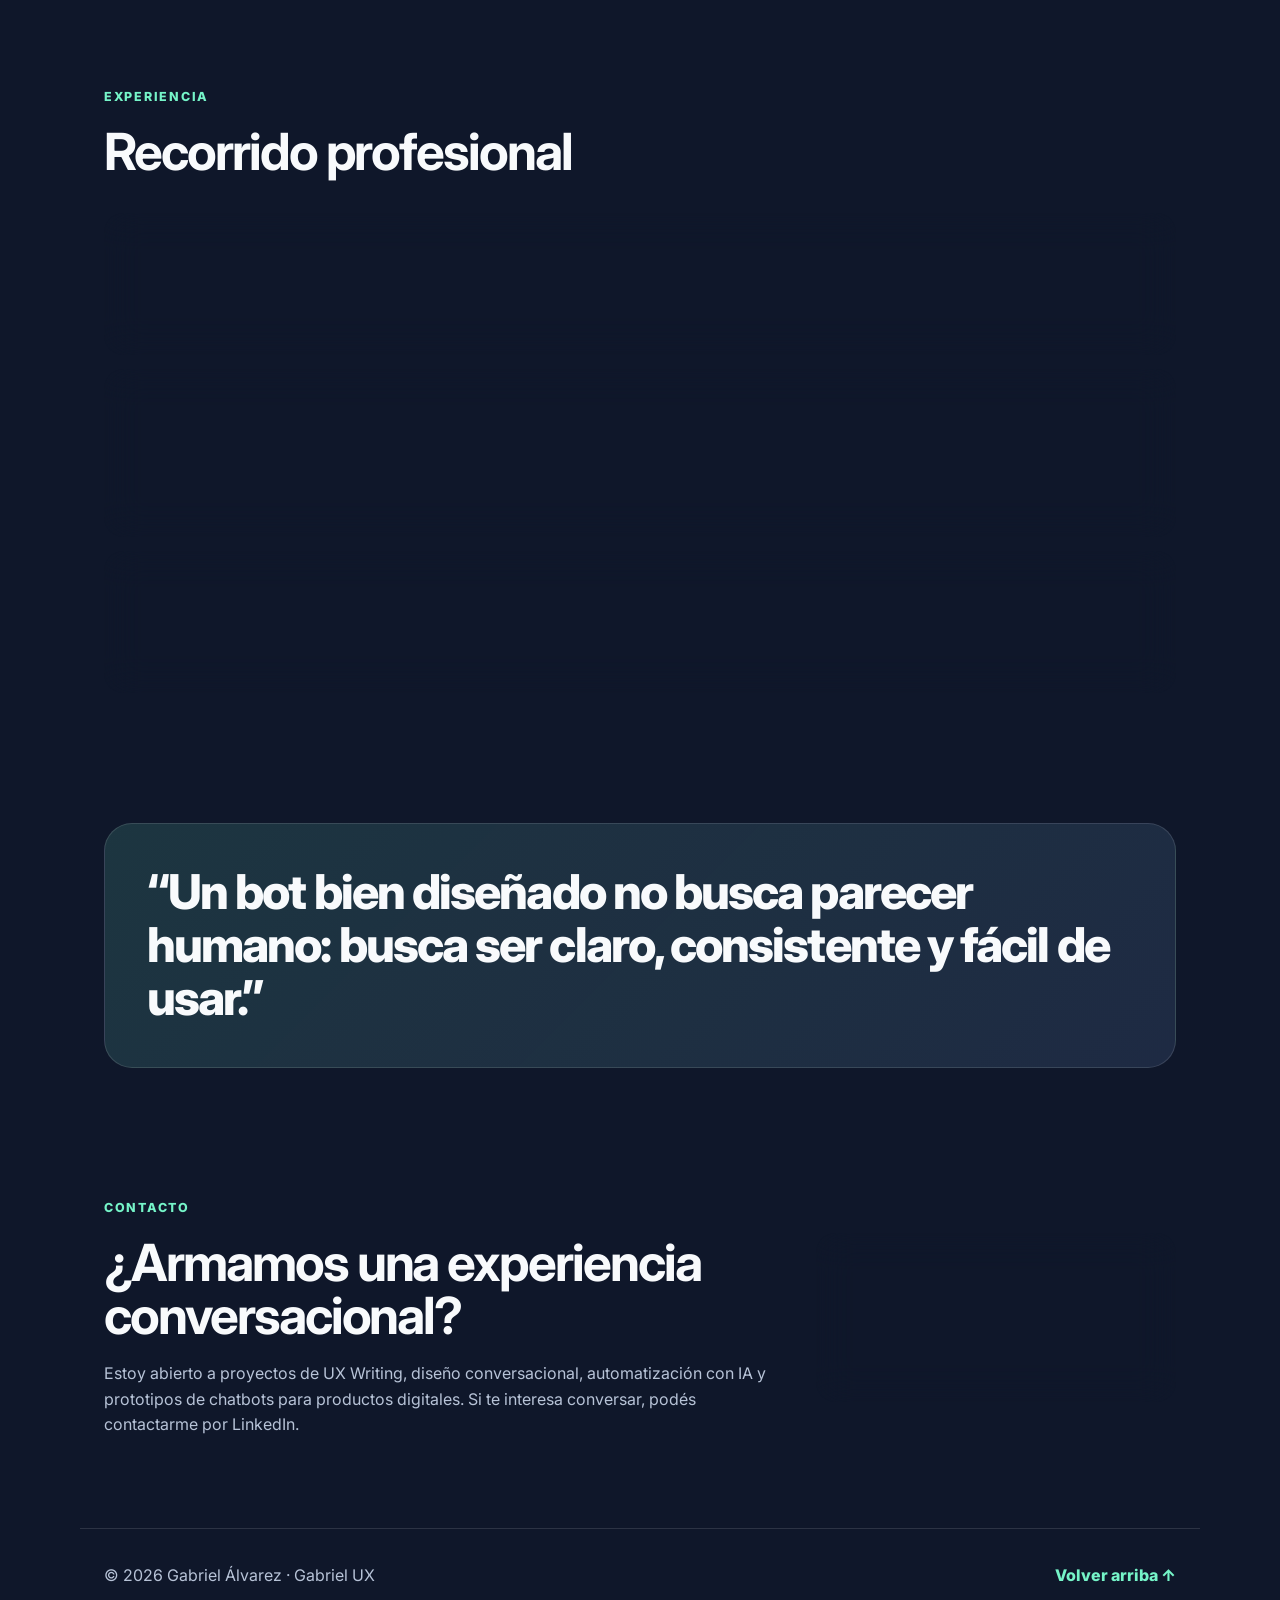
==== commit 4a72cc98: "Update index.html" ====
--- a/index.html
+++ b/index.html
@@ -3,9 +3,9 @@
 <head>
   <meta charset="utf-8" />
   <meta name="viewport" content="width=device-width, initial-scale=1" />
-  <title>Gabriel UX — CUX, UX Writing & Chatbots con IA</title>
-  <meta name="description" content="Portfolio de Gabriel Álvarez: Conversation UX, UX Writing, chatbots, automatización e IA aplicada a experiencias conversacionales." />
-  <meta property="og:title" content="Gabriel UX — CUX, UX Writing & Chatbots con IA" />
+  <title>Gabriel UX — Diseño conversacional, UX Writing & Chatbots con IA</title>
+  <meta name="description" content="Portfolio de Gabriel Álvarez: diseño conversacional, UX Writing, chatbots, automatización e IA aplicada a experiencias conversacionales." />
+  <meta property="og:title" content="Gabriel UX — Diseño conversacional, UX Writing & Chatbots con IA" />
   <meta property="og:description" content="Diseño experiencias conversacionales para productos digitales, chatbots e IA." />
   <meta property="og:type" content="website" />
   <link rel="preconnect" href="https://fonts.googleapis.com">
@@ -44,15 +44,15 @@
       </div>
       <aside class="hero-card" aria-label="Resumen profesional">
         <div class="status-pill">Disponible para proyectos</div>
-        <h2>CUX / UX Writer</h2>
-        <p>Chatbots, IA conversacional, flujos, intents, fallbacks, prompts y documentación funcional.</p>
+        <h2>Diseño conversacional</h2>
+        <p>Chatbots, asistentes con IA, flujos, prompts, tono de voz y criterios de calidad.</p>
         <div class="mini-grid">
           <span>Botmaker</span>
           <span>n8n</span>
           <span>Figma</span>
-          <span>Gemini</span>
-          <span>Sheets</span>
-          <span>GitHub</span>
+          <span>LLMs</span>
+          <span>Prompting</span>
+          <span>QA CUX</span>
         </div>
       </aside>
     </section>
@@ -77,58 +77,39 @@
 
       <div class="cards project-grid">
         <article class="project-card featured">
-          <div class="project-kicker">Chatbot deportivo · WhatsApp</div>
+          <div class="project-kicker">Chatbot deportivo · WhatsApp · Experiencia del hincha</div>
           <h3>CARPi — Asistente conversacional para River Plate</h3>
           <p>
             Diseño de experiencia conversacional para atención, información de estadio, accesos,
-            entradas, gastronomía y otros flujos de alta demanda para hinchas.
-          </p>
-          <ul>
-            <li>Personalidad, tono y voz del asistente.</li>
-            <li>Flujos conversacionales y resolución de edge cases.</li>
-            <li>Documentación funcional para implementación.</li>
-          </ul>
+            entradas, gastronomía y otros flujos de alta demanda para socios e hinchas.
+          </p>
         </article>
 
         <article class="project-card">
-          <div class="project-kicker">Automatización · n8n · Telegram</div>
-          <h3>Bot de gastos personales</h3>
-          <p>
-            Prototipo de chatbot en Telegram conectado a Google Sheets e IA para registrar gastos,
-            consultar totales y operar sobre datos estructurados.
-          </p>
-          <ul>
-            <li>Parsing de lenguaje natural.</li>
-            <li>Registro y consulta de gastos.</li>
-            <li>Integración con Sheets y nodos IA.</li>
-          </ul>
+          <div class="project-kicker">Asistente institucional · Atención al usuario · Información operativa</div>
+          <h3>ADA — Asistente de Aeropuertos Argentina</h3>
+          <p>
+            Diseño conversacional para acompañar consultas vinculadas a vuelos, aeropuertos, servicios,
+            accesos e información útil para pasajeros.
+          </p>
         </article>
 
         <article class="project-card">
-          <div class="project-kicker">Experiencia gamificada · IA</div>
-          <h3>Desafío Mundial</h3>
-          <p>
-            Experiencia interactiva con desafíos, imágenes, audio, validaciones y puntaje, diseñada como
-            dinámica conversacional para Telegram.
-          </p>
-          <ul>
-            <li>Estados conversacionales y lógica de juego.</li>
-            <li>Validación de texto, audio e imagen.</li>
-            <li>Persistencia de resultados en Google Sheets.</li>
-          </ul>
+          <div class="project-kicker">Banca · Atención digital · Flujos transaccionales</div>
+          <h3>BancoChat — Asistente conversacional para Banco Macro</h3>
+          <p>
+            Diseño y mejora de experiencias conversacionales para consultas bancarias, operaciones frecuentes,
+            mensajes de ayuda y comunicación con usuarios.
+          </p>
         </article>
 
         <article class="project-card">
-          <div class="project-kicker">Chatbot institucional</div>
-          <h3>Diablito — Prototipo para Independiente</h3>
-          <p>
-            Chatbot web estilo WhatsApp para simular atención y navegación inicial de un club deportivo.
-          </p>
-          <ul>
-            <li>Botonera inicial y menú de opciones.</li>
-            <li>Look & feel conversacional.</li>
-            <li>Prototipo web publicado.</li>
-          </ul>
+          <div class="project-kicker">Seguros · Atención digital · Autoservicio</div>
+          <h3>Meri — Asistente conversacional para Meridional Seguros</h3>
+          <p>
+            Diseño conversacional para consultas vinculadas a seguros, asistencia, información de pólizas
+            y recorridos de atención digital.
+          </p>
         </article>
       </div>
     </section>
@@ -197,7 +178,7 @@
 
     <section class="section quote-section">
       <blockquote>
-        “Una buena conversación no se nota por lo que dice el bot, sino por lo fácil que le resulta al usuario avanzar.”
+        “Un bot bien diseñado no busca parecer humano: busca ser claro, consistente y fácil de usar.”
       </blockquote>
     </section>
 
@@ -207,11 +188,10 @@
         <h2>¿Armamos una experiencia conversacional?</h2>
         <p>
           Estoy abierto a proyectos de UX Writing, diseño conversacional, automatización con IA y prototipos
-          de chatbots para productos digitales.
+          de chatbots para productos digitales. Si te interesa conversar, podés contactarme por LinkedIn.
         </p>
       </div>
       <div class="contact-card">
-        <a href="mailto:gabriel.93.a@gmail.com">gabriel.93.a@gmail.com</a>
         <a href="https://www.linkedin.com/in/gabriel-h-alvarez/" target="_blank" rel="noopener">LinkedIn</a>
         <a href="/cv.pdf">Descargar CV</a>
       </div>
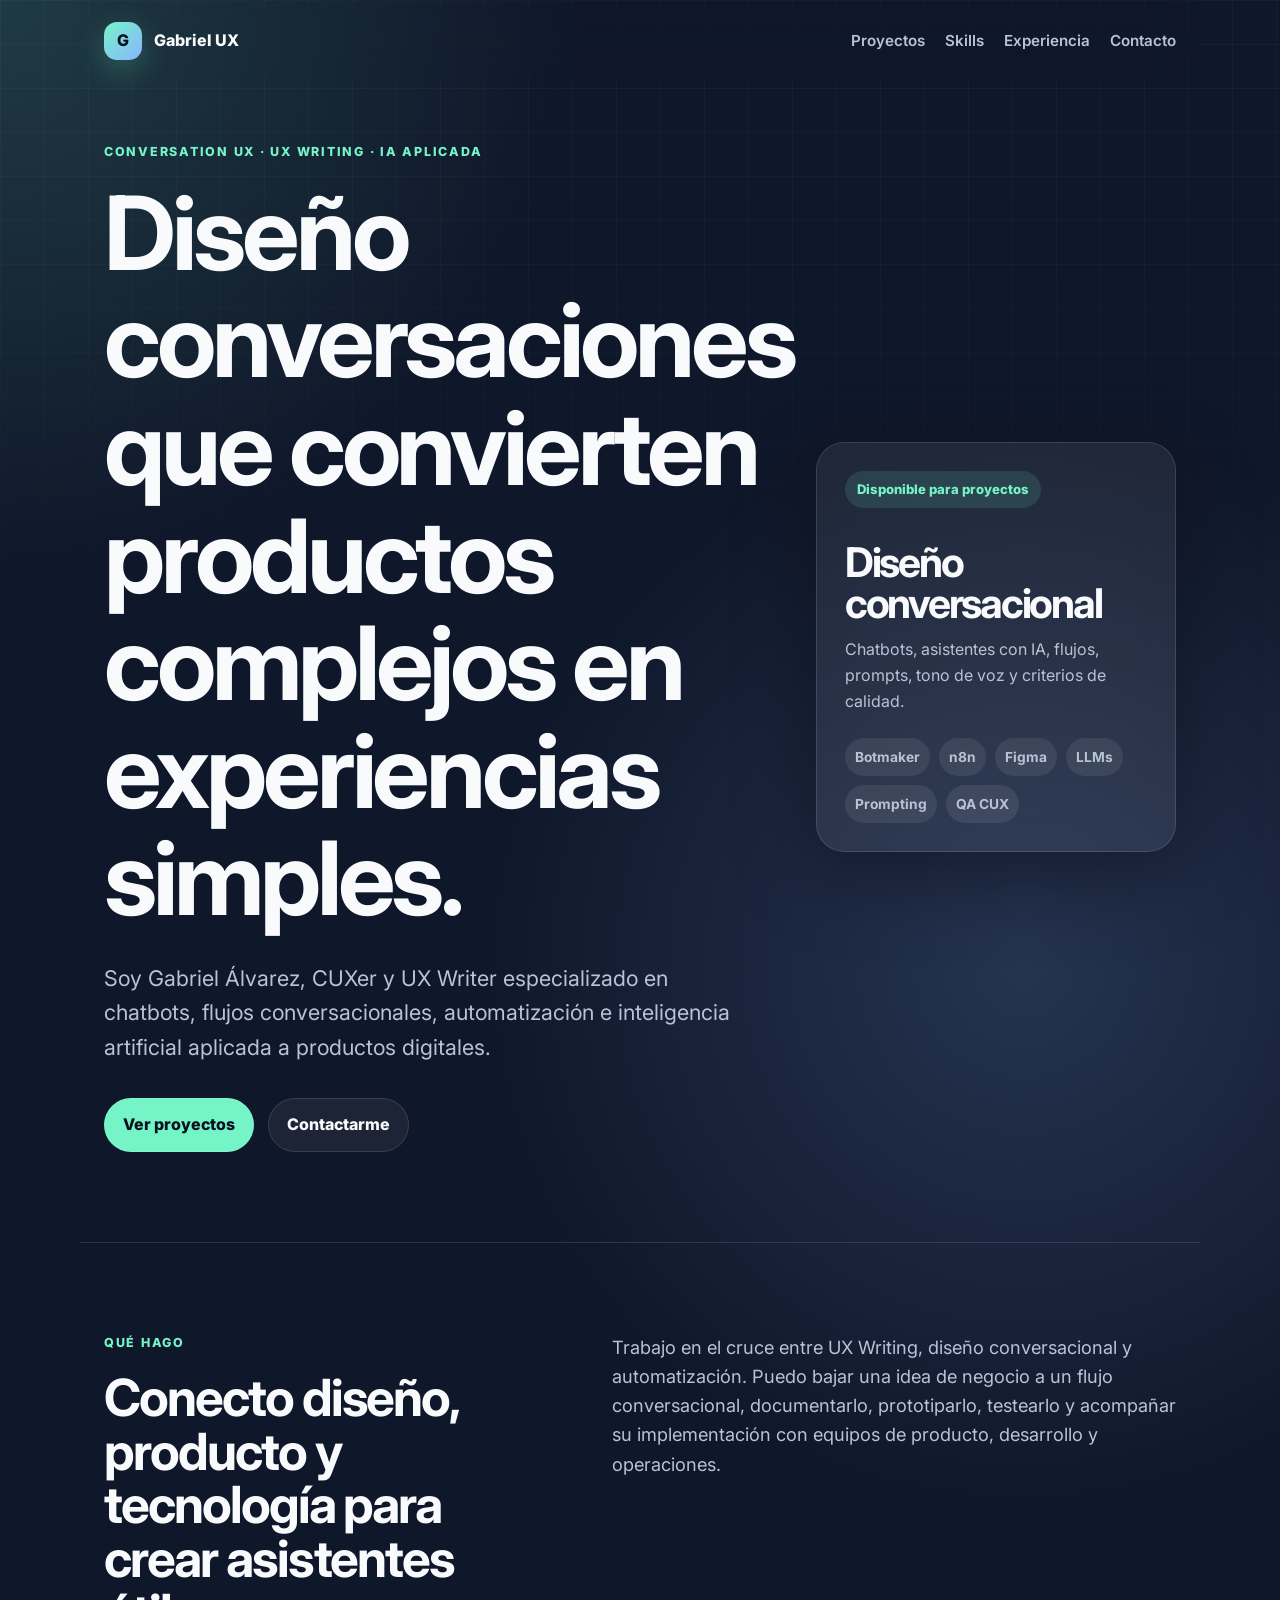
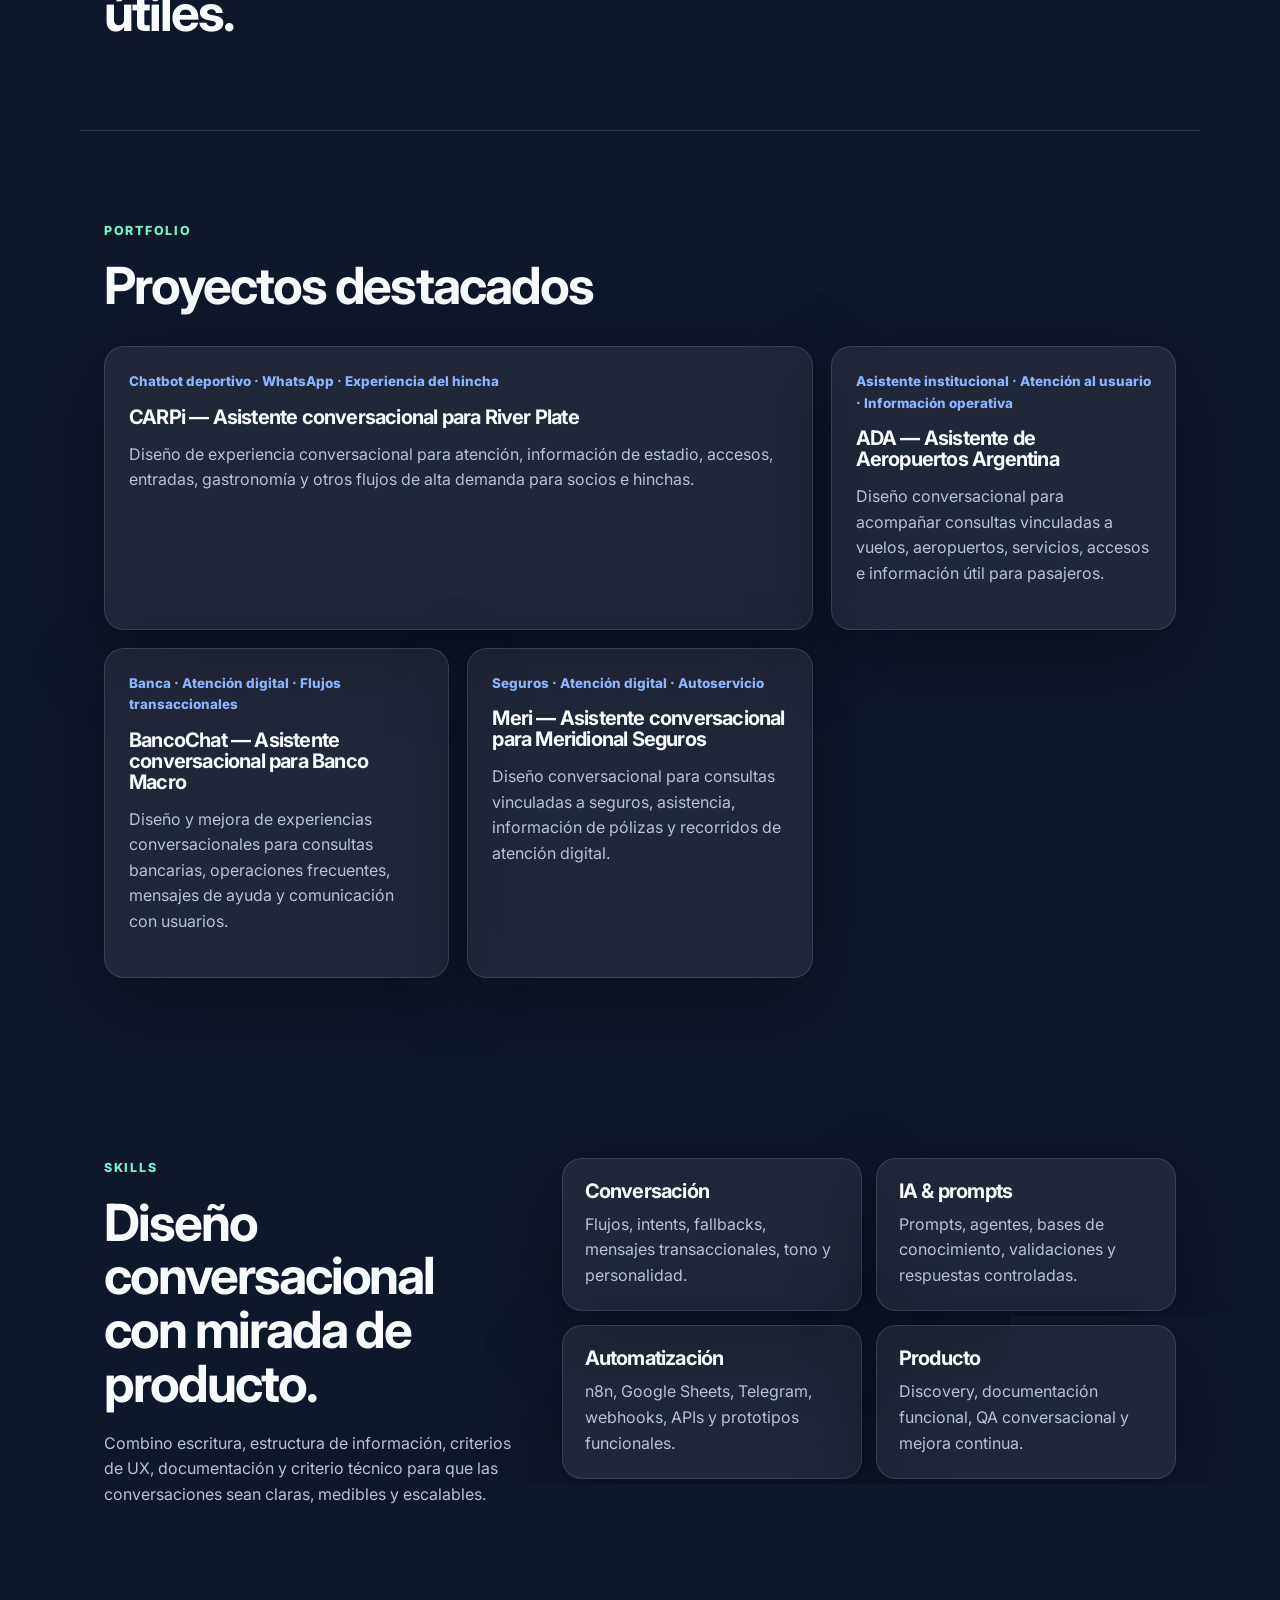
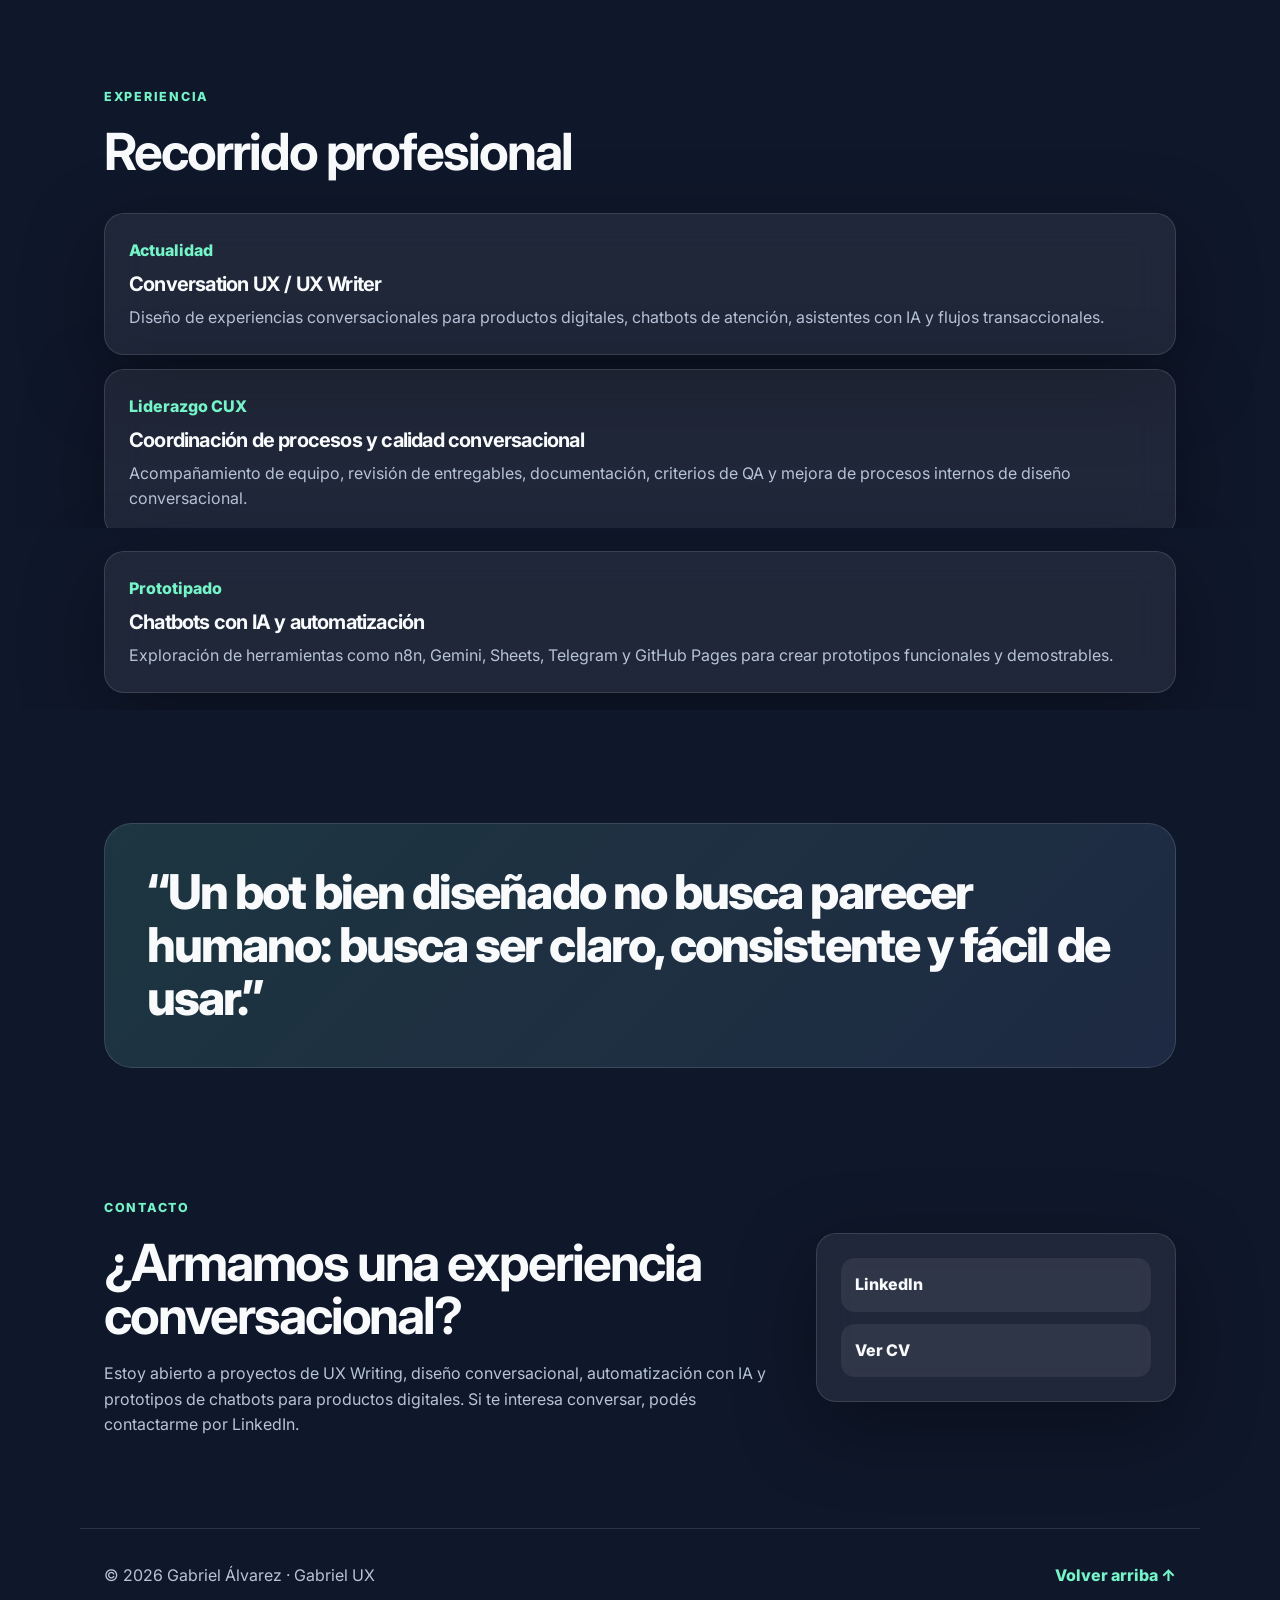
==== commit f6d81845: "Update index.html" ====
--- a/index.html
+++ b/index.html
@@ -193,7 +193,7 @@
       </div>
       <div class="contact-card">
         <a href="https://www.linkedin.com/in/gabriel-h-alvarez/" target="_blank" rel="noopener">LinkedIn</a>
-        <a href="/cv.pdf">Descargar CV</a>
+        <a href="/cv.pdf" target="_blank" rel="noopener">Ver CV</a>
       </div>
     </section>
   </main>
--- a/styles.css
+++ b/styles.css
@@ -130,6 +130,12 @@
 .hero-card {
   border-radius: var(--radius-xl);
   padding: 28px;
+}
+
+.hero-card h2 {
+  font-size: clamp(2.2rem, 3.2vw, 3rem);
+  line-height: 1;
+  letter-spacing: -0.055em;
 }
 
 .status-pill {
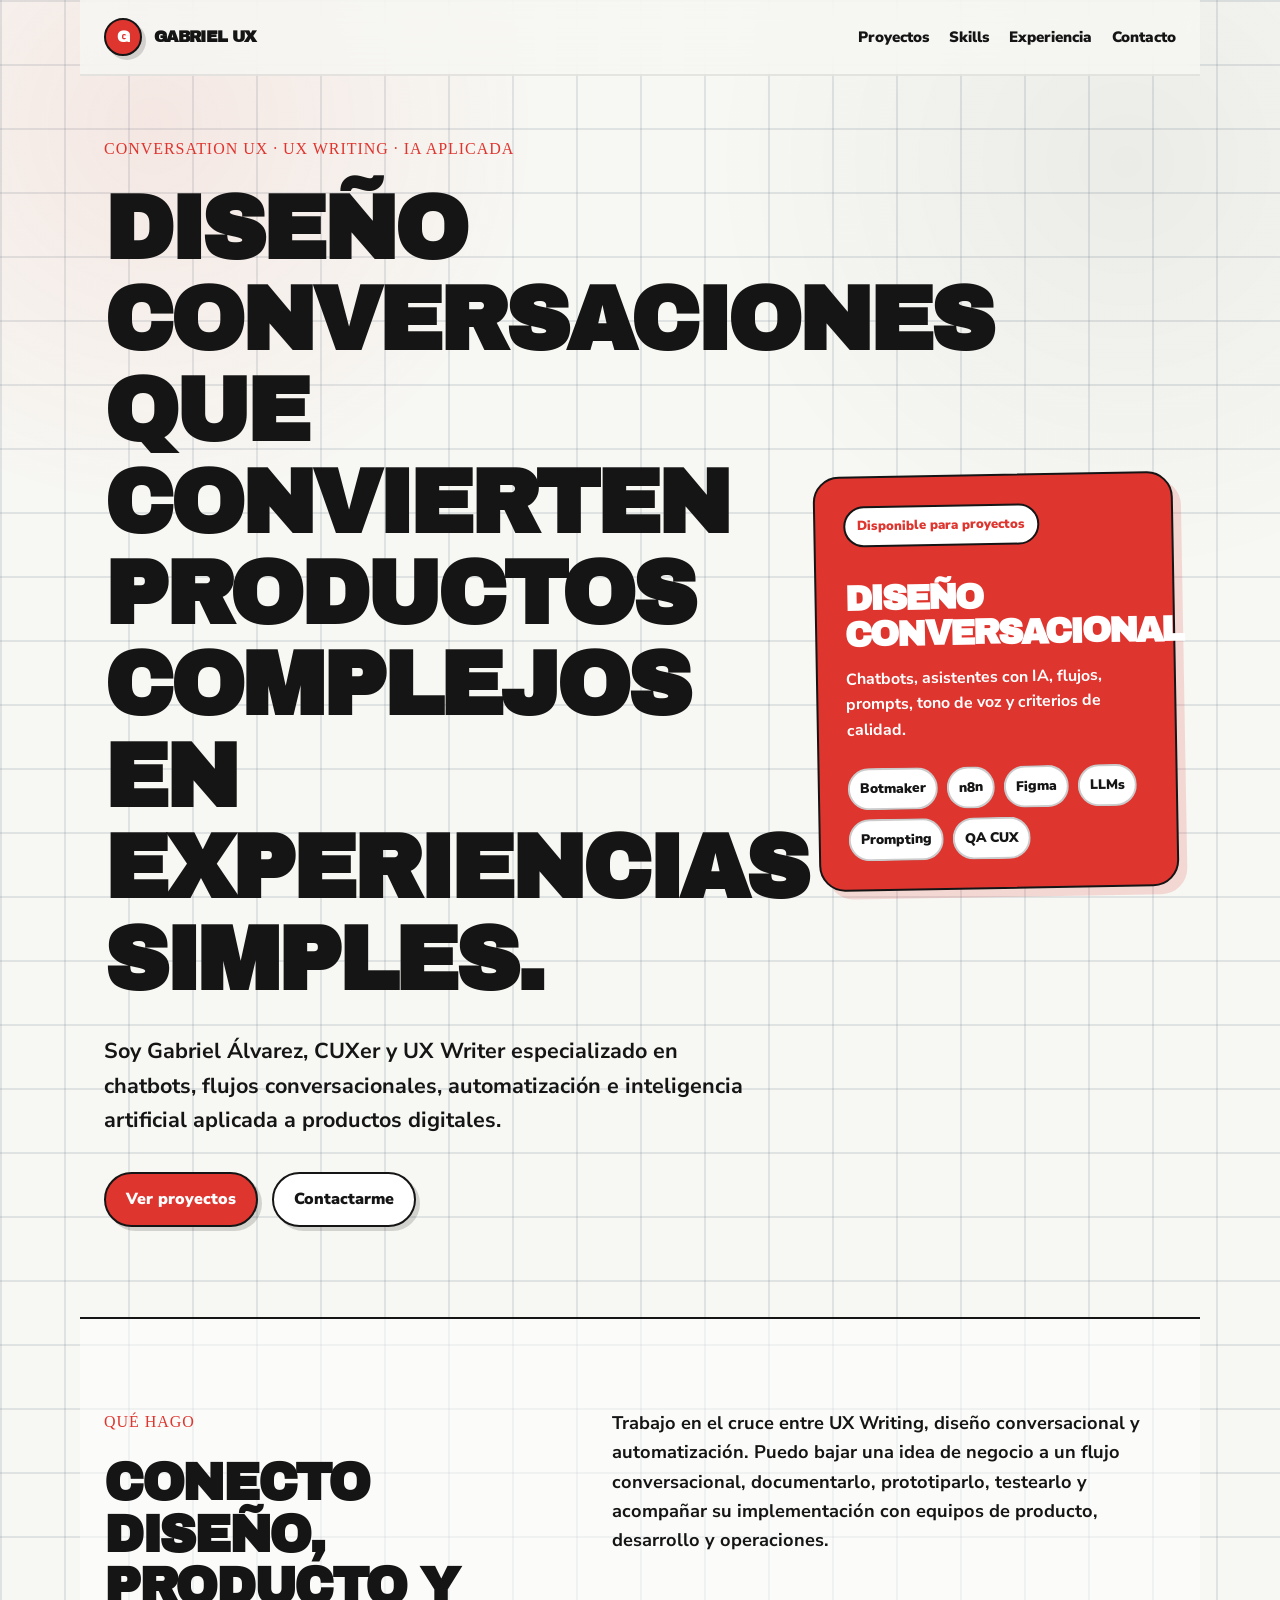
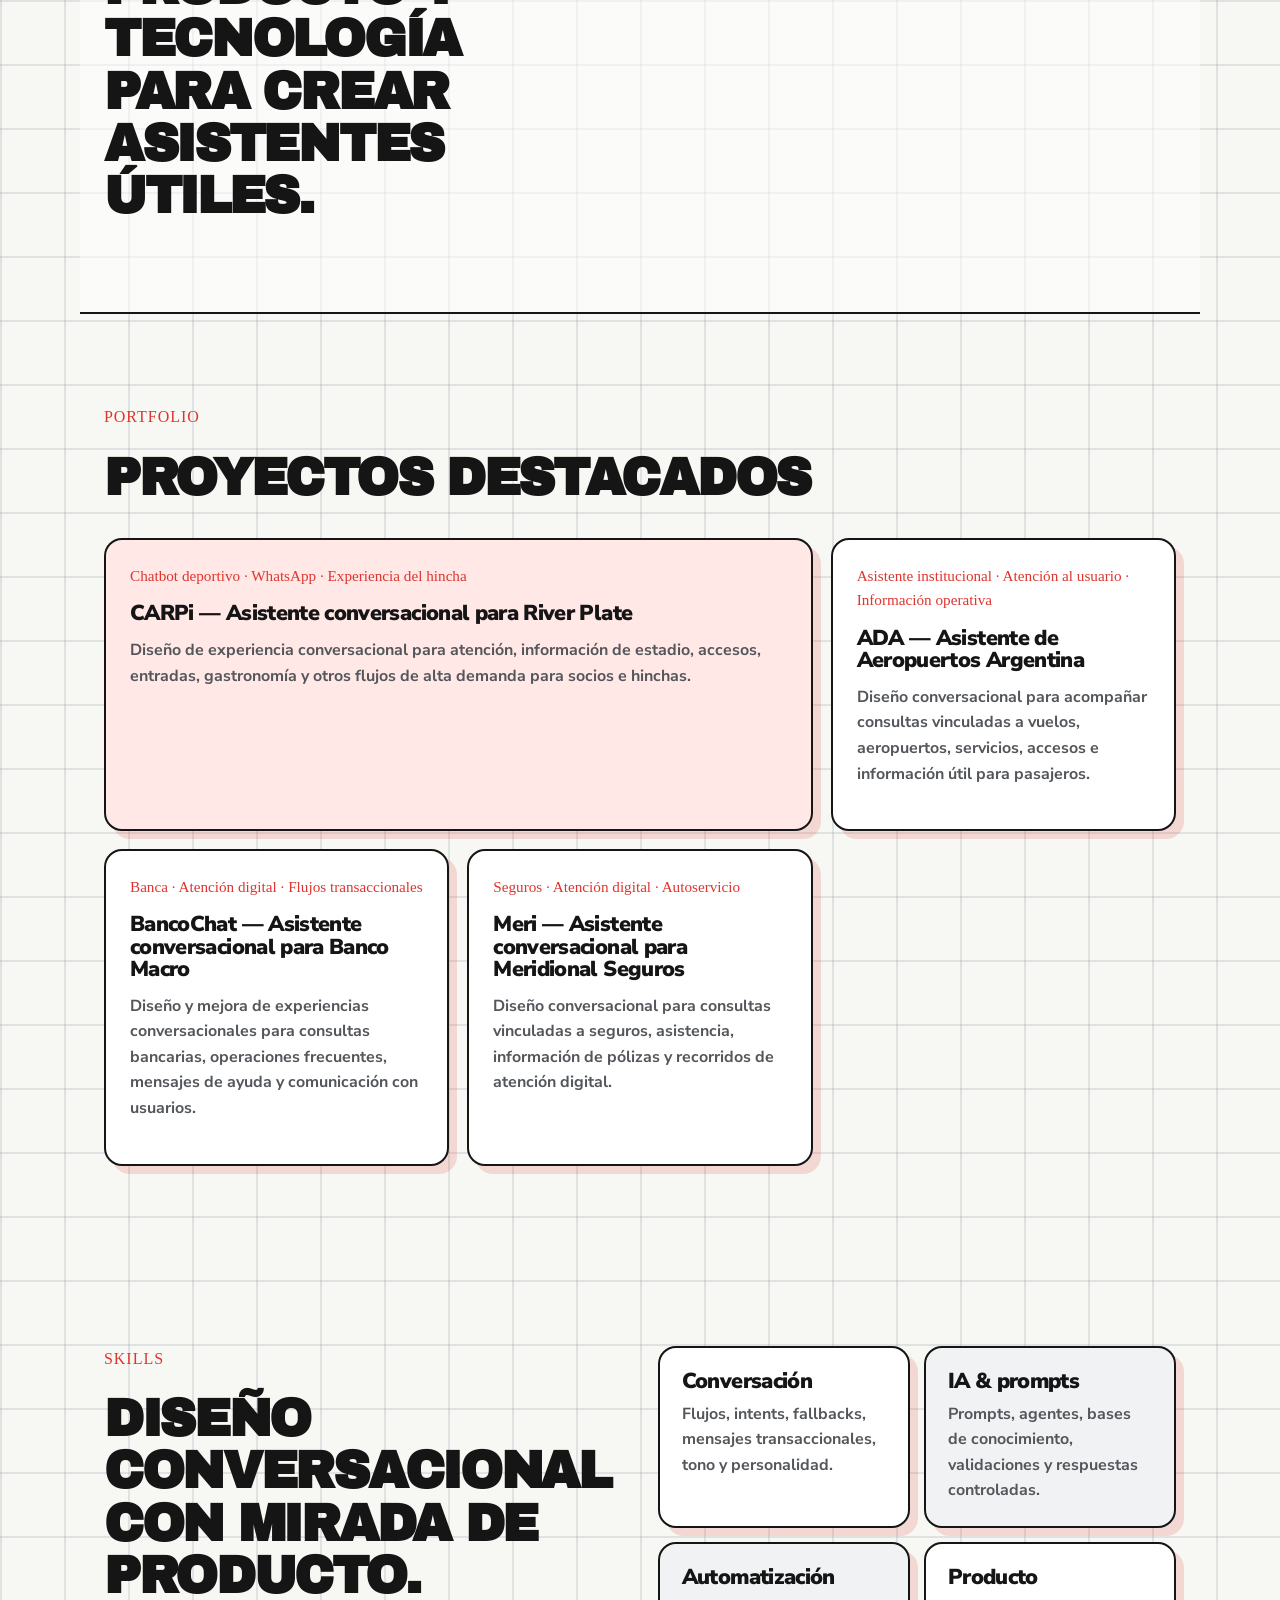
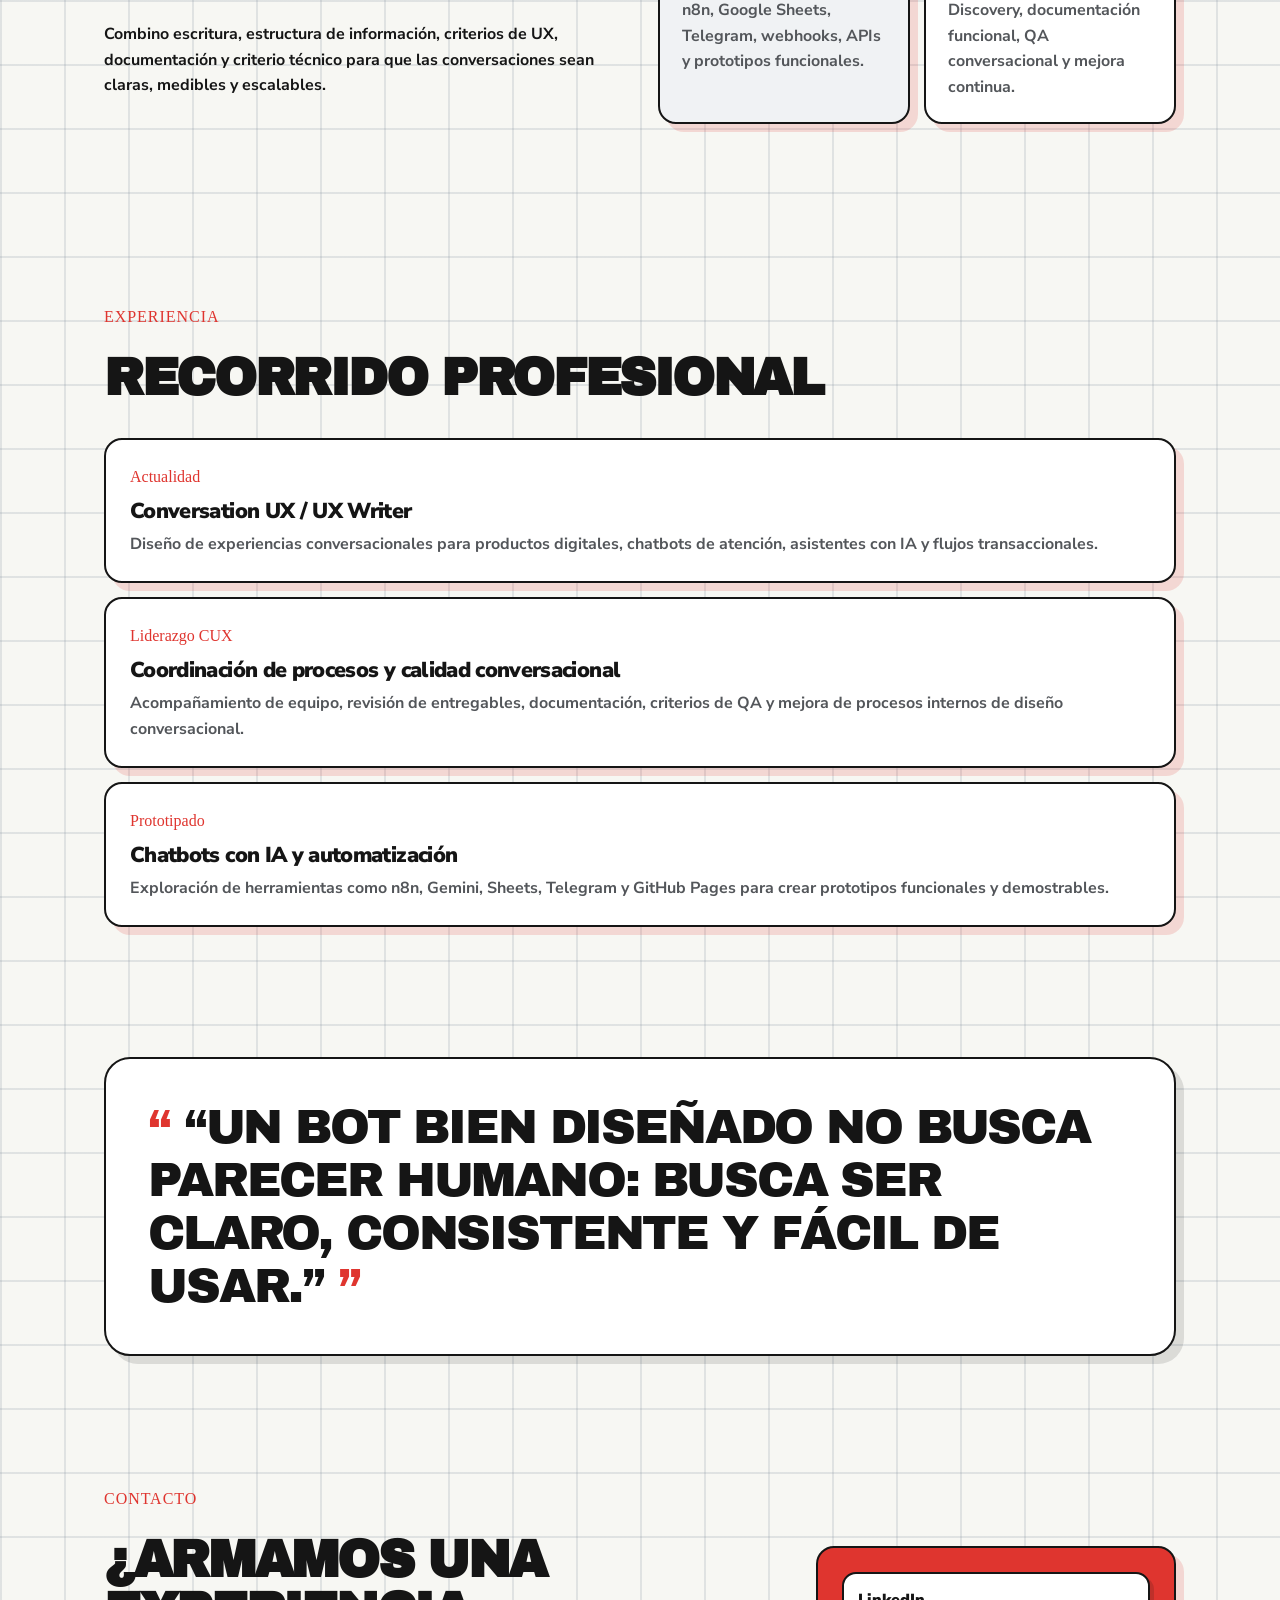
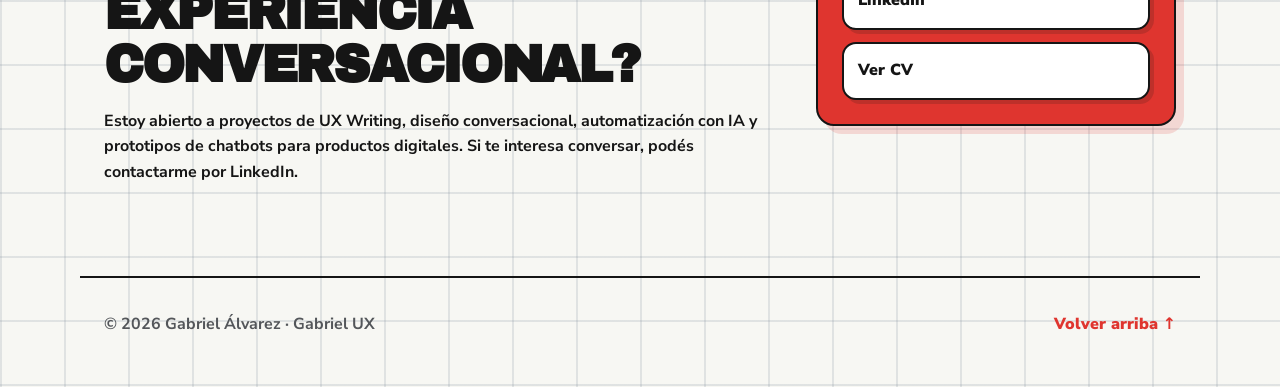
==== commit fceb8ec7: "Update index.html" ====
--- a/index.html
+++ b/index.html
@@ -10,7 +10,7 @@
   <meta property="og:type" content="website" />
   <link rel="preconnect" href="https://fonts.googleapis.com">
   <link rel="preconnect" href="https://fonts.gstatic.com" crossorigin>
-  <link href="https://fonts.googleapis.com/css2?family=Inter:wght@400;500;600;700;800&display=swap" rel="stylesheet">
+  <link href="https://fonts.googleapis.com/css2?family=Archivo+Black&family=Nunito+Sans:wght@400;600;700;800;900&family=Permanent+Marker&display=swap" rel="stylesheet">
   <link rel="stylesheet" href="styles.css" />
 </head>
 <body>
--- a/styles.css
+++ b/styles.css
@@ -1,17 +1,24 @@
 :root {
-  --bg: #0f172a;
-  --surface: #111c34;
-  --surface-soft: #17223d;
-  --card: rgba(255,255,255,0.07);
-  --text: #f8fafc;
-  --muted: #b7c3d7;
-  --accent: #75f4c8;
-  --accent-2: #8ab4ff;
-  --line: rgba(255,255,255,0.12);
-  --shadow: 0 24px 80px rgba(0,0,0,0.35);
-  --radius-xl: 28px;
-  --radius-lg: 20px;
+  --bg: #f7f7f3;
+  --paper: #ffffff;
+  --paper-soft: #f0f2f4;
+  --text: #151515;
+  --muted: #53565a;
+  --accent: #df352f;
+  --accent-dark: #b72520;
+  --accent-soft: #ffe8e6;
+  --line: #dfe4ea;
+  --line-strong: #151515;
+  --grid: rgba(120, 135, 150, 0.18);
+  --shadow: 8px 8px 0 rgba(223, 53, 47, 0.16);
+  --shadow-dark: 8px 8px 0 rgba(21, 21, 21, 0.12);
+  --radius-xl: 26px;
+  --radius-lg: 18px;
   --max: 1120px;
+
+  --font-body: "Nunito Sans", system-ui, -apple-system, BlinkMacSystemFont, "Segoe UI", sans-serif;
+  --font-display: "Archivo Black", Impact, sans-serif;
+  --font-marker: "Permanent Marker", cursive;
 }
 
 * { box-sizing: border-box; }
@@ -20,12 +27,13 @@
 
 body {
   margin: 0;
-  font-family: Inter, system-ui, -apple-system, BlinkMacSystemFont, "Segoe UI", sans-serif;
-  color: var(--text);
-  background:
-    radial-gradient(circle at top left, rgba(117,244,200,0.16), transparent 36rem),
-    radial-gradient(circle at 80% 20%, rgba(138,180,255,0.18), transparent 34rem),
-    var(--bg);
+  font-family: var(--font-body);
+  color: var(--text);
+  background-color: var(--bg);
+  background-image:
+    linear-gradient(var(--grid) 2px, transparent 2px),
+    linear-gradient(90deg, var(--grid) 2px, transparent 2px);
+  background-size: 64px 64px;
   line-height: 1.6;
 }
 
@@ -34,20 +42,48 @@
   position: fixed;
   inset: 0;
   pointer-events: none;
-  background-image: linear-gradient(rgba(255,255,255,0.035) 1px, transparent 1px), linear-gradient(90deg, rgba(255,255,255,0.035) 1px, transparent 1px);
-  background-size: 44px 44px;
-  mask-image: linear-gradient(to bottom, black, transparent 80%);
-}
-
-a { color: inherit; text-decoration: none; }
-
-p { margin: 0; color: var(--muted); }
-
-h1, h2, h3 { margin: 0; line-height: 1.05; letter-spacing: -0.04em; }
-
-h1 { font-size: clamp(3rem, 8vw, 6.8rem); max-width: 920px; }
-h2 { font-size: clamp(2rem, 4vw, 3.4rem); }
-h3 { font-size: 1.25rem; }
+  background:
+    radial-gradient(circle at 12% 14%, rgba(223, 53, 47, 0.08), transparent 24rem),
+    radial-gradient(circle at 88% 18%, rgba(21, 21, 21, 0.05), transparent 26rem);
+  z-index: -1;
+}
+
+a {
+  color: inherit;
+  text-decoration: none;
+}
+
+p {
+  margin: 0;
+  color: var(--muted);
+  font-weight: 700;
+}
+
+h1, h2, h3 {
+  margin: 0;
+  line-height: 1.02;
+  letter-spacing: -0.045em;
+  color: var(--text);
+}
+
+h1 {
+  font-family: var(--font-display);
+  font-size: clamp(3rem, 7vw, 6.6rem);
+  max-width: 920px;
+  text-transform: uppercase;
+}
+
+h2 {
+  font-family: var(--font-display);
+  font-size: clamp(2rem, 4vw, 3.4rem);
+  text-transform: uppercase;
+}
+
+h3 {
+  font-size: 1.35rem;
+  font-weight: 900;
+  letter-spacing: -0.03em;
+}
 
 .site-header {
   position: sticky;
@@ -58,25 +94,54 @@
   align-items: center;
   max-width: var(--max);
   margin: 0 auto;
-  padding: 22px 24px;
-  backdrop-filter: blur(18px);
-}
-
-.brand { display: flex; align-items: center; gap: 12px; font-weight: 800; }
+  padding: 18px 24px;
+  background: rgba(247, 247, 243, 0.82);
+  backdrop-filter: blur(16px);
+  border-bottom: 2px solid rgba(21, 21, 21, 0.08);
+}
+
+.brand {
+  display: flex;
+  align-items: center;
+  gap: 12px;
+  font-weight: 900;
+}
+
+.brand span:last-child {
+  font-family: var(--font-display);
+  text-transform: uppercase;
+  letter-spacing: -0.04em;
+}
+
 .brand-mark {
   width: 38px;
   height: 38px;
   display: grid;
   place-items: center;
-  border-radius: 13px;
-  background: linear-gradient(135deg, var(--accent), var(--accent-2));
-  color: #06111f;
-  box-shadow: 0 10px 30px rgba(117,244,200,0.25);
-}
-
-.site-nav { display: flex; gap: 20px; align-items: center; }
-.site-nav a { color: var(--muted); font-weight: 600; font-size: 0.95rem; }
-.site-nav a:hover { color: var(--text); }
+  border-radius: 50%;
+  background: var(--accent);
+  color: #fff;
+  border: 2px solid var(--line-strong);
+  box-shadow: 4px 4px 0 rgba(21, 21, 21, 0.16);
+  font-family: var(--font-display);
+}
+
+.site-nav {
+  display: flex;
+  gap: 20px;
+  align-items: center;
+}
+
+.site-nav a {
+  color: var(--text);
+  font-weight: 900;
+  font-size: 0.94rem;
+}
+
+.site-nav a:hover {
+  color: var(--accent);
+}
+
 .nav-toggle { display: none; }
 
 .section {
@@ -86,7 +151,7 @@
 }
 
 .hero {
-  min-height: calc(100vh - 84px);
+  min-height: calc(100vh - 78px);
   display: grid;
   grid-template-columns: minmax(0, 1fr) 360px;
   align-items: center;
@@ -95,47 +160,82 @@
 }
 
 .eyebrow {
-  margin-bottom: 18px;
+  display: inline-block;
+  margin-bottom: 22px;
   color: var(--accent);
   text-transform: uppercase;
-  letter-spacing: 0.14em;
-  font-weight: 800;
-  font-size: 0.78rem;
+  letter-spacing: 0.06em;
+  font-family: var(--font-marker);
+  font-weight: 400;
+  font-size: 1rem;
 }
 
 .hero-text {
   max-width: 700px;
   margin-top: 28px;
   font-size: clamp(1.08rem, 2vw, 1.35rem);
-}
-
-.hero-actions { display: flex; gap: 14px; flex-wrap: wrap; margin-top: 34px; }
+  color: var(--text);
+}
+
+.hero-actions {
+  display: flex;
+  gap: 14px;
+  flex-wrap: wrap;
+  margin-top: 34px;
+}
+
 .button {
-  padding: 13px 18px;
+  padding: 13px 20px;
   border-radius: 999px;
-  font-weight: 800;
-  border: 1px solid var(--line);
-}
-.button.primary { background: var(--accent); color: #06111f; }
-.button.secondary { color: var(--text); background: rgba(255,255,255,0.06); }
-.button:hover { transform: translateY(-1px); }
-
-.hero-card, .project-card, .contact-card, .skill-list > div, .timeline article {
-  background: var(--card);
-  border: 1px solid var(--line);
+  font-weight: 900;
+  border: 2px solid var(--line-strong);
+  box-shadow: 4px 4px 0 rgba(21, 21, 21, 0.16);
+  transition: transform 0.15s ease, box-shadow 0.15s ease;
+}
+
+.button.primary {
+  background: var(--accent);
+  color: #fff;
+}
+
+.button.secondary {
+  color: var(--text);
+  background: var(--paper);
+}
+
+.button:hover {
+  transform: translate(-1px, -1px);
+  box-shadow: 6px 6px 0 rgba(21, 21, 21, 0.18);
+}
+
+.hero-card,
+.project-card,
+.contact-card,
+.skill-list > div,
+.timeline article {
+  background: var(--paper);
+  border: 2px solid var(--line-strong);
   box-shadow: var(--shadow);
-  backdrop-filter: blur(18px);
 }
 
 .hero-card {
   border-radius: var(--radius-xl);
   padding: 28px;
+  background: var(--accent);
+  color: #fff;
+  transform: rotate(-1deg);
 }
 
 .hero-card h2 {
-  font-size: clamp(2.2rem, 3.2vw, 3rem);
-  line-height: 1;
+  color: #fff;
+  font-size: clamp(2rem, 2.75vw, 2.65rem);
+  line-height: 1.02;
   letter-spacing: -0.055em;
+}
+
+.hero-card p {
+  color: #fff;
+  margin: 14px 0 24px;
 }
 
 .status-pill {
@@ -143,44 +243,87 @@
   margin-bottom: 34px;
   padding: 8px 12px;
   border-radius: 999px;
-  background: rgba(117,244,200,0.12);
-  color: var(--accent);
-  font-weight: 800;
+  background: #fff;
+  color: var(--accent);
+  border: 2px solid var(--line-strong);
+  font-weight: 900;
   font-size: 0.82rem;
 }
 
-.hero-card p { margin: 14px 0 24px; }
-.mini-grid { display: flex; flex-wrap: wrap; gap: 9px; }
+.mini-grid {
+  display: flex;
+  flex-wrap: wrap;
+  gap: 9px;
+}
+
 .mini-grid span {
   padding: 8px 10px;
   border-radius: 999px;
-  background: rgba(255,255,255,0.08);
-  color: var(--muted);
+  background: #fff;
+  color: var(--text);
+  border: 2px solid rgba(21, 21, 21, 0.22);
   font-size: 0.86rem;
-  font-weight: 700;
+  font-weight: 900;
 }
 
 .intro {
   display: grid;
   grid-template-columns: 0.8fr 1fr;
   gap: 56px;
-  border-top: 1px solid var(--line);
-  border-bottom: 1px solid var(--line);
-}
-.intro p:last-child { font-size: 1.14rem; }
-
-.section-heading { margin-bottom: 34px; }
-.cards { display: grid; gap: 18px; }
-.project-grid { grid-template-columns: repeat(3, 1fr); }
+  border-top: 2px solid var(--line-strong);
+  border-bottom: 2px solid var(--line-strong);
+  background: rgba(255, 255, 255, 0.5);
+}
+
+.intro p:last-child {
+  font-size: 1.14rem;
+  color: var(--text);
+}
+
+.section-heading {
+  margin-bottom: 34px;
+}
+
+.cards {
+  display: grid;
+  gap: 18px;
+}
+
+.project-grid {
+  grid-template-columns: repeat(3, 1fr);
+}
+
 .project-card {
   border-radius: var(--radius-lg);
   padding: 24px;
 }
-.project-card.featured { grid-column: span 2; }
-.project-kicker { color: var(--accent-2); font-size: 0.84rem; font-weight: 800; margin-bottom: 14px; }
-.project-card p { margin: 14px 0 18px; }
-.project-card ul { margin: 0; padding-left: 18px; color: var(--muted); }
-.project-card li + li { margin-top: 8px; }
+
+.project-card.featured {
+  grid-column: span 2;
+  background: var(--accent-soft);
+}
+
+.project-kicker {
+  color: var(--accent);
+  font-family: var(--font-marker);
+  font-size: 0.95rem;
+  font-weight: 400;
+  margin-bottom: 14px;
+}
+
+.project-card p {
+  margin: 14px 0 18px;
+}
+
+.project-card ul {
+  margin: 0;
+  padding-left: 18px;
+  color: var(--muted);
+}
+
+.project-card li + li {
+  margin-top: 8px;
+}
 
 .split-section {
   display: grid;
@@ -188,30 +331,83 @@
   gap: 48px;
   align-items: start;
 }
-.split-section > div:first-child p:last-child { margin-top: 20px; }
-.skill-list { display: grid; grid-template-columns: repeat(2, 1fr); gap: 14px; }
-.skill-list > div { padding: 22px; border-radius: var(--radius-lg); }
-.skill-list p { margin-top: 10px; }
-
-.timeline { display: grid; gap: 14px; }
+
+.split-section > div:first-child p:last-child {
+  margin-top: 20px;
+  color: var(--text);
+}
+
+.skill-list {
+  display: grid;
+  grid-template-columns: repeat(2, 1fr);
+  gap: 14px;
+}
+
+.skill-list > div {
+  padding: 22px;
+  border-radius: var(--radius-lg);
+  background: var(--paper);
+}
+
+.skill-list > div:nth-child(2),
+.skill-list > div:nth-child(3) {
+  background: var(--paper-soft);
+}
+
+.skill-list p {
+  margin-top: 10px;
+}
+
+.timeline {
+  display: grid;
+  gap: 14px;
+}
+
 .timeline article {
   border-radius: var(--radius-lg);
   padding: 24px;
 }
-.timeline-date { color: var(--accent); display: block; font-weight: 800; margin-bottom: 10px; }
-.timeline p { margin-top: 10px; }
-
-.quote-section { padding-top: 40px; padding-bottom: 40px; }
+
+.timeline-date {
+  color: var(--accent);
+  display: block;
+  font-family: var(--font-marker);
+  font-weight: 400;
+  margin-bottom: 10px;
+}
+
+.timeline p {
+  margin-top: 10px;
+}
+
+.quote-section {
+  padding-top: 40px;
+  padding-bottom: 40px;
+}
+
 blockquote {
   margin: 0;
   padding: 42px;
   border-radius: var(--radius-xl);
-  background: linear-gradient(135deg, rgba(117,244,200,0.14), rgba(138,180,255,0.12));
-  border: 1px solid var(--line);
+  background: var(--paper);
+  border: 2px solid var(--line-strong);
+  box-shadow: var(--shadow-dark);
+  font-family: var(--font-display);
   font-size: clamp(1.7rem, 4vw, 3rem);
   line-height: 1.1;
-  letter-spacing: -0.04em;
-  font-weight: 800;
+  letter-spacing: -0.045em;
+  text-transform: uppercase;
+  color: var(--text);
+}
+
+blockquote::before {
+  content: "“";
+  color: var(--accent);
+}
+
+blockquote::after {
+  content: "”";
+  color: var(--accent);
 }
 
 .contact-section {
@@ -220,21 +416,33 @@
   gap: 40px;
   align-items: center;
 }
-.contact-section p:last-child { margin-top: 18px; }
+
+.contact-section p:last-child {
+  margin-top: 18px;
+  color: var(--text);
+}
+
 .contact-card {
   display: grid;
   gap: 12px;
   padding: 24px;
   border-radius: var(--radius-lg);
-}
+  background: var(--accent);
+}
+
 .contact-card a {
   padding: 14px;
   border-radius: 14px;
-  background: rgba(255,255,255,0.07);
-  color: var(--text);
-  font-weight: 800;
-}
-.contact-card a:hover { background: rgba(255,255,255,0.12); }
+  background: #fff;
+  color: var(--text);
+  border: 2px solid var(--line-strong);
+  font-weight: 900;
+  box-shadow: 4px 4px 0 rgba(21, 21, 21, 0.16);
+}
+
+.contact-card a:hover {
+  transform: translate(-1px, -1px);
+}
 
 .site-footer {
   display: flex;
@@ -243,29 +451,55 @@
   max-width: var(--max);
   margin: 0 auto;
   padding: 34px 24px 50px;
-  border-top: 1px solid var(--line);
-}
-.site-footer a { color: var(--accent); font-weight: 800; }
+  border-top: 2px solid var(--line-strong);
+}
+
+.site-footer a {
+  color: var(--accent);
+  font-weight: 900;
+}
 
 @media (max-width: 900px) {
-  .hero, .intro, .split-section, .contact-section { grid-template-columns: 1fr; }
-  .hero { min-height: auto; }
-  .hero-card { max-width: 520px; }
-  .project-grid { grid-template-columns: 1fr; }
-  .project-card.featured { grid-column: auto; }
+  .hero,
+  .intro,
+  .split-section,
+  .contact-section {
+    grid-template-columns: 1fr;
+  }
+
+  .hero {
+    min-height: auto;
+  }
+
+  .hero-card {
+    max-width: 520px;
+  }
+
+  .project-grid {
+    grid-template-columns: 1fr;
+  }
+
+  .project-card.featured {
+    grid-column: auto;
+  }
 }
 
 @media (max-width: 720px) {
-  .site-header { align-items: flex-start; }
+  .site-header {
+    align-items: flex-start;
+  }
+
   .nav-toggle {
     display: inline-flex;
-    border: 1px solid var(--line);
-    background: rgba(255,255,255,0.08);
+    border: 2px solid var(--line-strong);
+    background: var(--paper);
     color: var(--text);
     border-radius: 12px;
     padding: 8px 11px;
     font-size: 1.1rem;
-  }
+    font-weight: 900;
+  }
+
   .site-nav {
     display: none;
     position: absolute;
@@ -273,16 +507,35 @@
     top: 70px;
     padding: 14px;
     border-radius: 16px;
-    background: #111c34;
-    border: 1px solid var(--line);
+    background: var(--paper);
+    border: 2px solid var(--line-strong);
+    box-shadow: var(--shadow-dark);
     flex-direction: column;
     align-items: flex-start;
     min-width: 180px;
   }
-  .site-nav.open { display: flex; }
-  .section { padding: 64px 20px; }
-  .hero { padding-top: 30px; }
-  .skill-list { grid-template-columns: 1fr; }
-  blockquote { padding: 28px; }
-  .site-footer { flex-direction: column; }
-}
+
+  .site-nav.open {
+    display: flex;
+  }
+
+  .section {
+    padding: 64px 20px;
+  }
+
+  .hero {
+    padding-top: 30px;
+  }
+
+  .skill-list {
+    grid-template-columns: 1fr;
+  }
+
+  blockquote {
+    padding: 28px;
+  }
+
+  .site-footer {
+    flex-direction: column;
+  }
+}
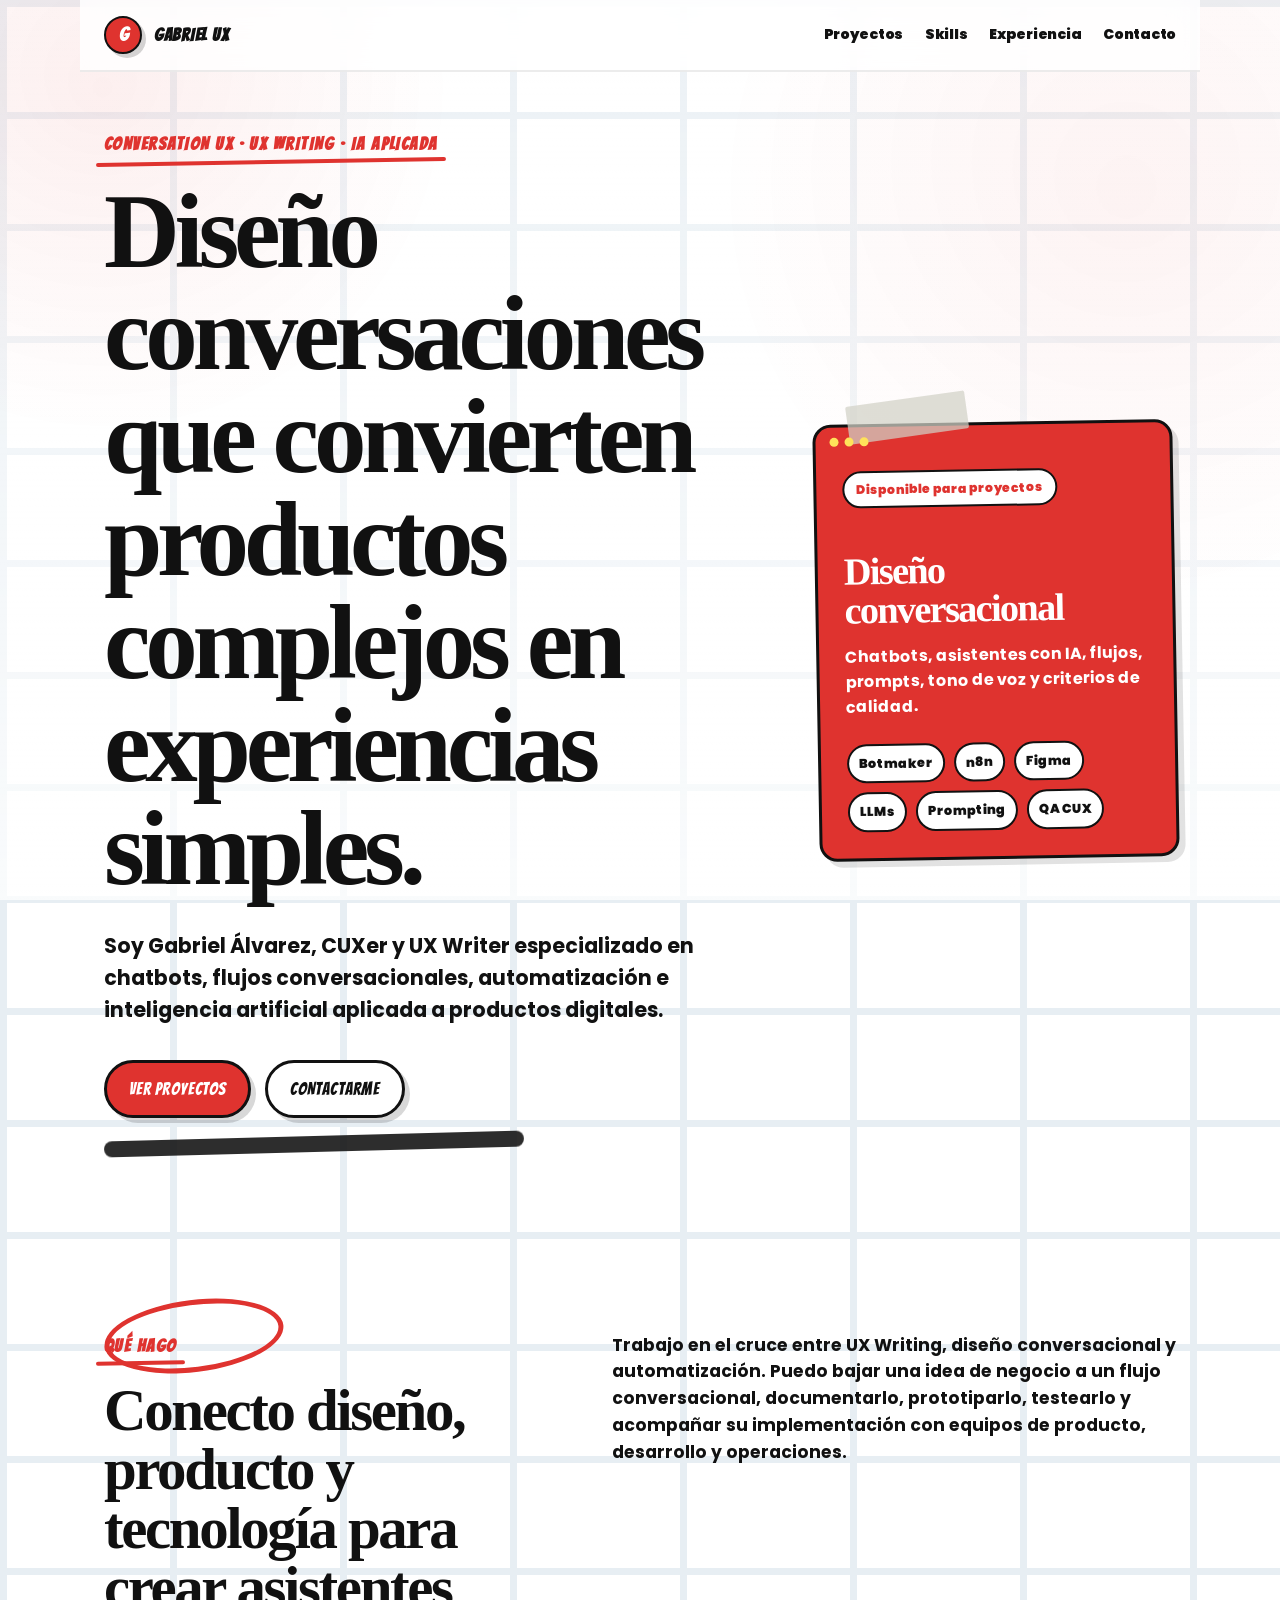
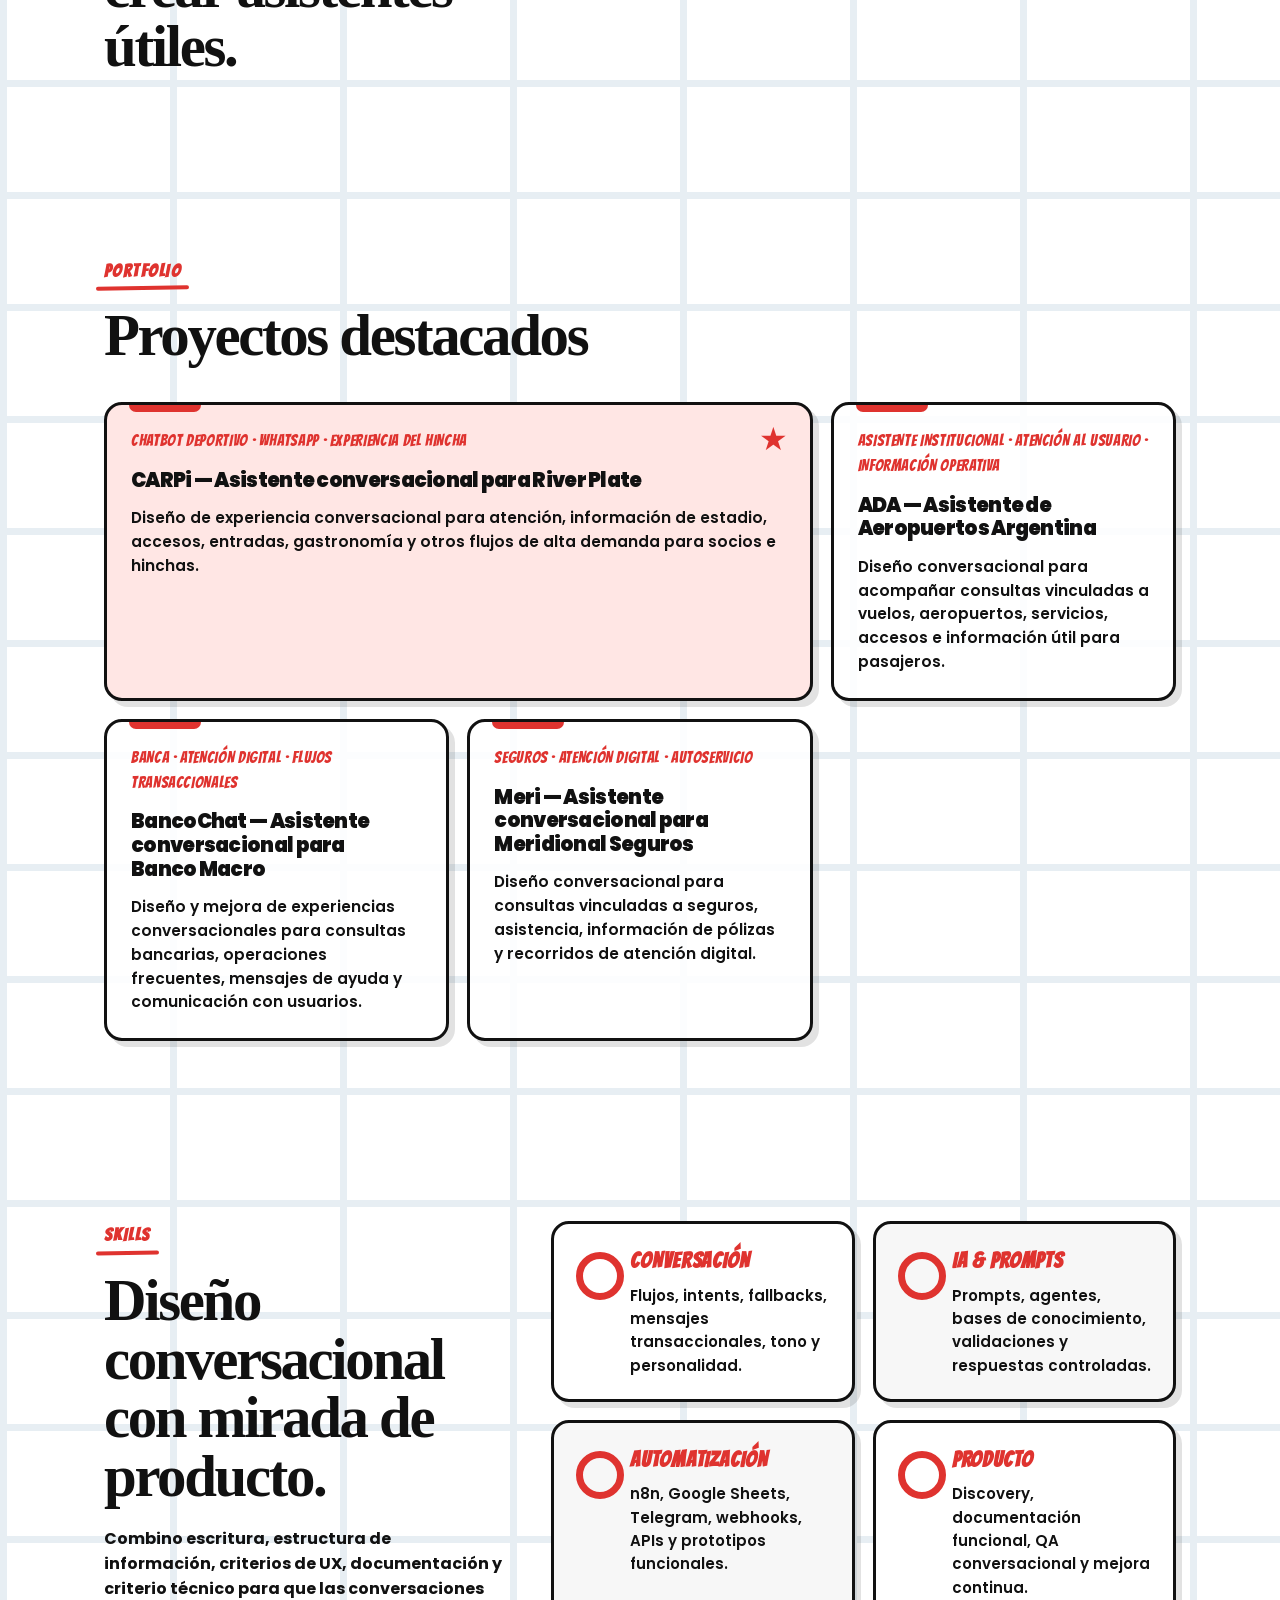
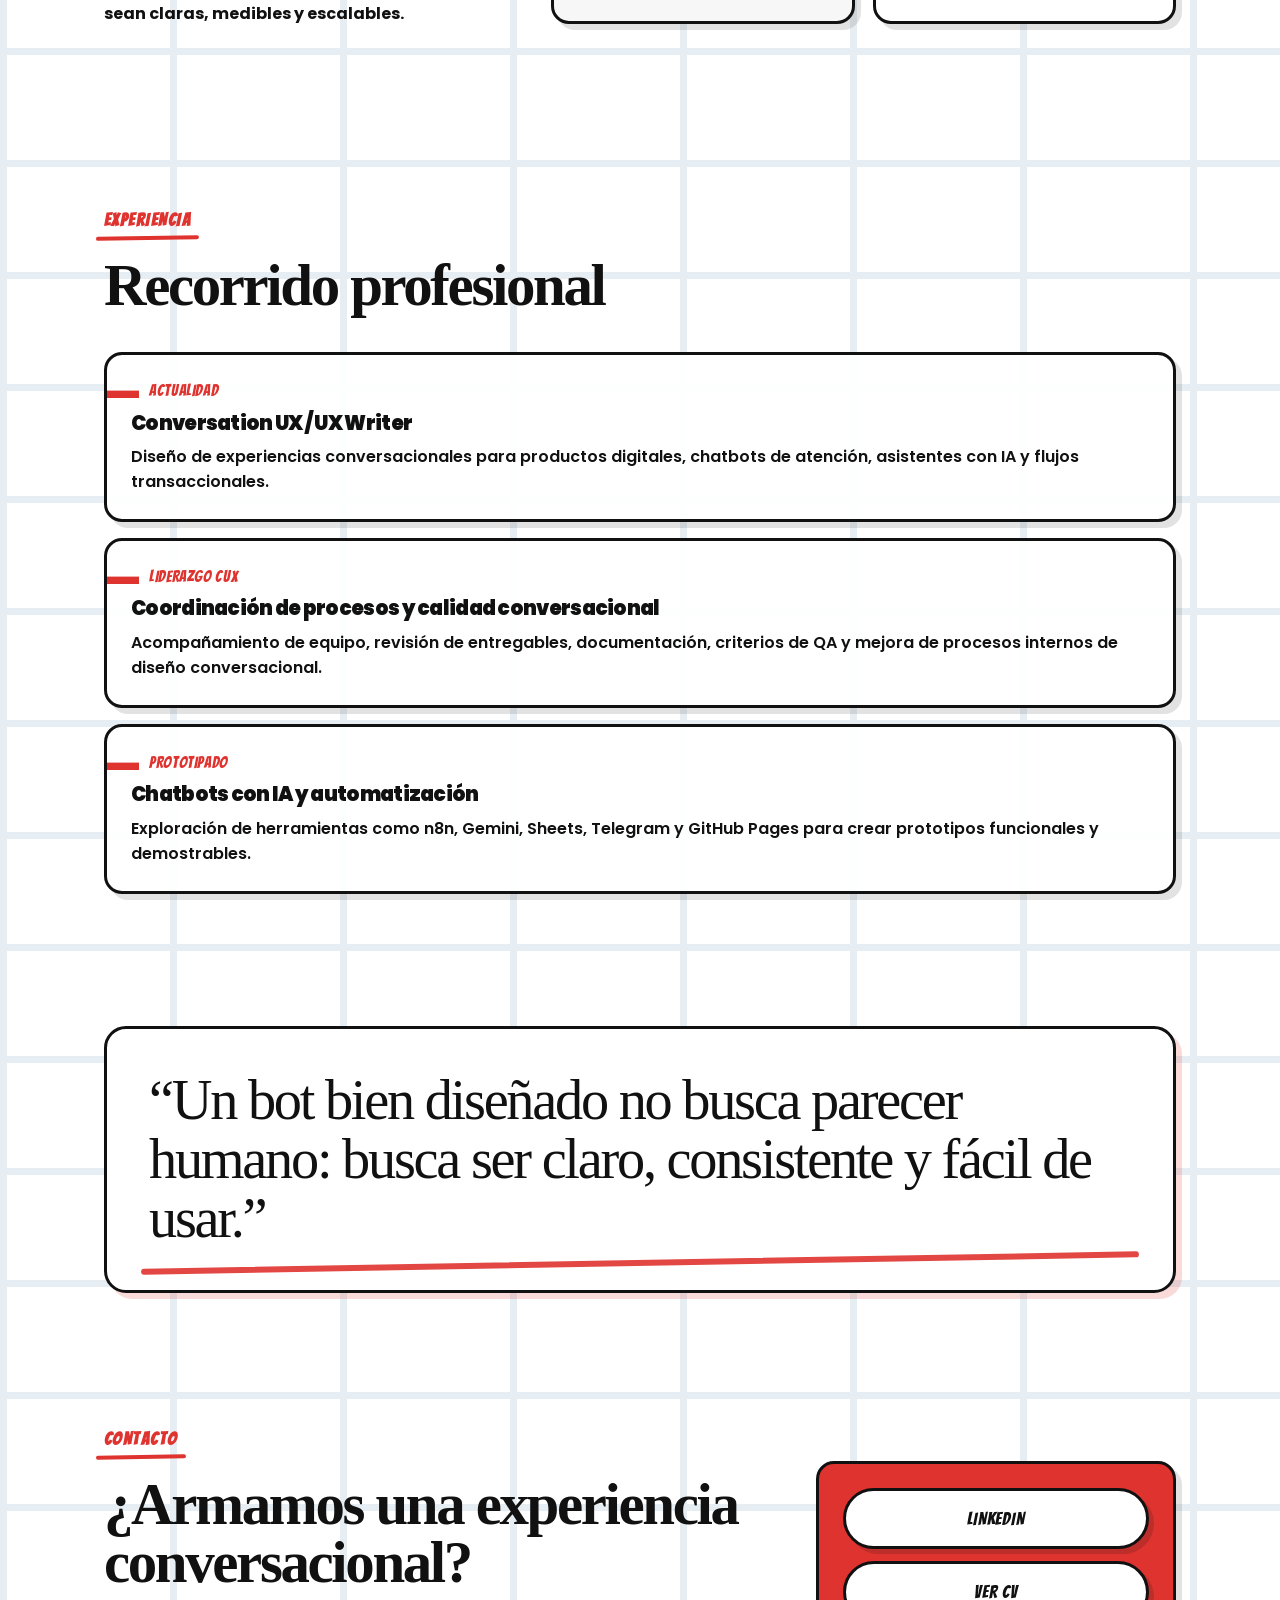
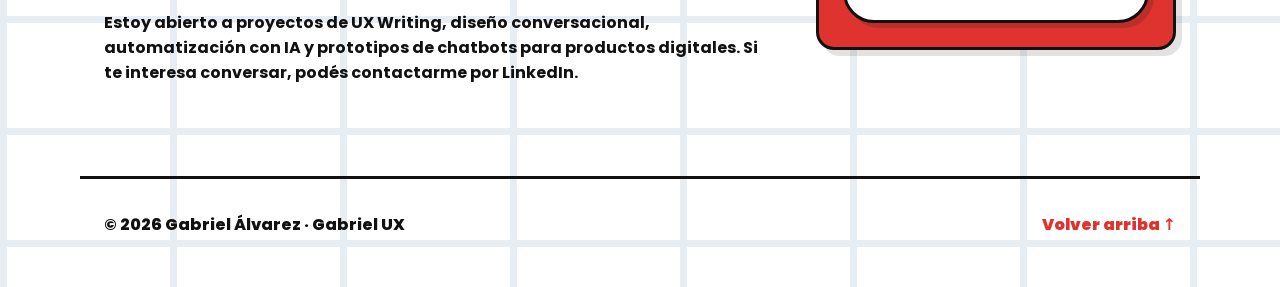
==== commit 2da91013: "Update index.html" ====
--- a/index.html
+++ b/index.html
@@ -10,7 +10,7 @@
   <meta property="og:type" content="website" />
   <link rel="preconnect" href="https://fonts.googleapis.com">
   <link rel="preconnect" href="https://fonts.gstatic.com" crossorigin>
-  <link href="https://fonts.googleapis.com/css2?family=Archivo+Black&family=Nunito+Sans:wght@400;600;700;800;900&family=Permanent+Marker&display=swap" rel="stylesheet">
+  <link href="https://fonts.googleapis.com/css2?family=Bangers&family=Permanent+Marker&family=Poppins:wght@400;500;600;700;800;900&display=swap" rel="stylesheet">
   <link rel="stylesheet" href="styles.css" />
 </head>
 <body>
--- a/styles.css
+++ b/styles.css
@@ -1,29 +1,34 @@
 :root {
-  --bg: #f7f7f3;
+  --bg: #ffffff;
   --paper: #ffffff;
-  --paper-soft: #f0f2f4;
-  --text: #151515;
-  --muted: #53565a;
-  --accent: #df352f;
-  --accent-dark: #b72520;
-  --accent-soft: #ffe8e6;
-  --line: #dfe4ea;
-  --line-strong: #151515;
-  --grid: rgba(120, 135, 150, 0.18);
-  --shadow: 8px 8px 0 rgba(223, 53, 47, 0.16);
-  --shadow-dark: 8px 8px 0 rgba(21, 21, 21, 0.12);
-  --radius-xl: 26px;
+  --paper-soft: #f7f7f7;
+  --text: #111111;
+  --muted: #333333;
+  --muted-soft: #5f5f5f;
+  --accent: #df332f;
+  --accent-dark: #b7221f;
+  --accent-soft: #ffe6e4;
+  --grid: #e7eef3;
+  --line: #111111;
+  --line-soft: rgba(17, 17, 17, 0.12);
+  --shadow: 6px 6px 0 rgba(17, 17, 17, 0.12);
+  --red-shadow: 6px 6px 0 rgba(223, 51, 47, 0.18);
+  --radius-xl: 28px;
   --radius-lg: 18px;
   --max: 1120px;
 
-  --font-body: "Nunito Sans", system-ui, -apple-system, BlinkMacSystemFont, "Segoe UI", sans-serif;
-  --font-display: "Archivo Black", Impact, sans-serif;
-  --font-marker: "Permanent Marker", cursive;
-}
-
-* { box-sizing: border-box; }
-
-html { scroll-behavior: smooth; }
+  --font-body: "Poppins", system-ui, -apple-system, BlinkMacSystemFont, "Segoe UI", sans-serif;
+  --font-display: "Permanent Marker", cursive;
+  --font-condensed: "Bangers", Impact, sans-serif;
+}
+
+* {
+  box-sizing: border-box;
+}
+
+html {
+  scroll-behavior: smooth;
+}
 
 body {
   margin: 0;
@@ -31,10 +36,10 @@
   color: var(--text);
   background-color: var(--bg);
   background-image:
-    linear-gradient(var(--grid) 2px, transparent 2px),
-    linear-gradient(90deg, var(--grid) 2px, transparent 2px);
-  background-size: 64px 64px;
-  line-height: 1.6;
+    linear-gradient(var(--grid) 7px, transparent 7px),
+    linear-gradient(90deg, var(--grid) 7px, transparent 7px);
+  background-size: 170px 112px;
+  line-height: 1.55;
 }
 
 body::before {
@@ -43,8 +48,9 @@
   inset: 0;
   pointer-events: none;
   background:
-    radial-gradient(circle at 12% 14%, rgba(223, 53, 47, 0.08), transparent 24rem),
-    radial-gradient(circle at 88% 18%, rgba(21, 21, 21, 0.05), transparent 26rem);
+    radial-gradient(circle at 8% 10%, rgba(223, 51, 47, 0.08), transparent 22rem),
+    radial-gradient(circle at 88% 22%, rgba(223, 51, 47, 0.06), transparent 26rem),
+    linear-gradient(to bottom, rgba(255, 255, 255, 0.2), rgba(255, 255, 255, 0.75));
   z-index: -1;
 }
 
@@ -56,33 +62,36 @@
 p {
   margin: 0;
   color: var(--muted);
-  font-weight: 700;
-}
-
-h1, h2, h3 {
+  font-weight: 600;
+}
+
+h1,
+h2,
+h3 {
   margin: 0;
-  line-height: 1.02;
-  letter-spacing: -0.045em;
   color: var(--text);
 }
 
 h1 {
+  max-width: 880px;
   font-family: var(--font-display);
-  font-size: clamp(3rem, 7vw, 6.6rem);
-  max-width: 920px;
-  text-transform: uppercase;
+  font-size: clamp(3.6rem, 8.2vw, 7.6rem);
+  line-height: 0.98;
+  letter-spacing: -0.05em;
 }
 
 h2 {
   font-family: var(--font-display);
-  font-size: clamp(2rem, 4vw, 3.4rem);
-  text-transform: uppercase;
+  font-size: clamp(2.2rem, 4.6vw, 4.4rem);
+  line-height: 1;
+  letter-spacing: -0.04em;
 }
 
 h3 {
-  font-size: 1.35rem;
+  font-size: 1.25rem;
+  line-height: 1.18;
   font-weight: 900;
-  letter-spacing: -0.03em;
+  letter-spacing: -0.035em;
 }
 
 .site-header {
@@ -94,10 +103,10 @@
   align-items: center;
   max-width: var(--max);
   margin: 0 auto;
-  padding: 18px 24px;
-  background: rgba(247, 247, 243, 0.82);
-  backdrop-filter: blur(16px);
-  border-bottom: 2px solid rgba(21, 21, 21, 0.08);
+  padding: 16px 24px;
+  background: rgba(255, 255, 255, 0.82);
+  backdrop-filter: blur(14px);
+  border-bottom: 2px solid rgba(17, 17, 17, 0.08);
 }
 
 .brand {
@@ -108,9 +117,10 @@
 }
 
 .brand span:last-child {
-  font-family: var(--font-display);
+  font-family: var(--font-condensed);
+  font-size: 1.15rem;
+  letter-spacing: 0.04em;
   text-transform: uppercase;
-  letter-spacing: -0.04em;
 }
 
 .brand-mark {
@@ -120,29 +130,33 @@
   place-items: center;
   border-radius: 50%;
   background: var(--accent);
-  color: #fff;
-  border: 2px solid var(--line-strong);
-  box-shadow: 4px 4px 0 rgba(21, 21, 21, 0.16);
-  font-family: var(--font-display);
+  color: #ffffff;
+  border: 2px solid var(--line);
+  box-shadow: 4px 4px 0 rgba(17, 17, 17, 0.18);
+  font-family: var(--font-condensed);
+  font-size: 1.2rem;
 }
 
 .site-nav {
   display: flex;
-  gap: 20px;
+  gap: 22px;
   align-items: center;
 }
 
 .site-nav a {
   color: var(--text);
   font-weight: 900;
-  font-size: 0.94rem;
+  font-size: 0.88rem;
+  letter-spacing: -0.02em;
 }
 
 .site-nav a:hover {
   color: var(--accent);
 }
 
-.nav-toggle { display: none; }
+.nav-toggle {
+  display: none;
+}
 
 .section {
   max-width: var(--max);
@@ -151,30 +165,59 @@
 }
 
 .hero {
-  min-height: calc(100vh - 78px);
+  min-height: calc(100vh - 74px);
   display: grid;
   grid-template-columns: minmax(0, 1fr) 360px;
   align-items: center;
-  gap: 54px;
-  padding-top: 60px;
+  gap: 56px;
+  padding-top: 58px;
+}
+
+.hero-copy {
+  position: relative;
+}
+
+.hero-copy::after {
+  content: "";
+  display: block;
+  width: min(420px, 70%);
+  height: 16px;
+  margin-top: 18px;
+  background: rgba(17, 17, 17, 0.88);
+  transform: rotate(-1.5deg);
+  border-radius: 999px;
+  filter: blur(0.2px);
 }
 
 .eyebrow {
+  position: relative;
   display: inline-block;
   margin-bottom: 22px;
   color: var(--accent);
+  font-family: var(--font-condensed);
+  font-size: 1.15rem;
+  letter-spacing: 0.08em;
   text-transform: uppercase;
-  letter-spacing: 0.06em;
-  font-family: var(--font-marker);
-  font-weight: 400;
-  font-size: 1rem;
+}
+
+.eyebrow::after {
+  content: "";
+  position: absolute;
+  left: -8px;
+  right: -8px;
+  bottom: -5px;
+  height: 4px;
+  background: var(--accent);
+  transform: rotate(-1deg);
+  border-radius: 999px;
 }
 
 .hero-text {
-  max-width: 700px;
-  margin-top: 28px;
-  font-size: clamp(1.08rem, 2vw, 1.35rem);
-  color: var(--text);
+  max-width: 680px;
+  margin-top: 30px;
+  font-size: clamp(1.05rem, 1.8vw, 1.28rem);
+  color: var(--text);
+  font-weight: 700;
 }
 
 .hero-actions {
@@ -185,27 +228,33 @@
 }
 
 .button {
-  padding: 13px 20px;
+  display: inline-flex;
+  align-items: center;
+  justify-content: center;
+  padding: 13px 22px;
   border-radius: 999px;
-  font-weight: 900;
-  border: 2px solid var(--line-strong);
-  box-shadow: 4px 4px 0 rgba(21, 21, 21, 0.16);
+  border: 3px solid var(--line);
+  font-family: var(--font-condensed);
+  font-size: 1.05rem;
+  letter-spacing: 0.05em;
+  text-transform: uppercase;
+  box-shadow: 5px 5px 0 rgba(17, 17, 17, 0.16);
   transition: transform 0.15s ease, box-shadow 0.15s ease;
 }
 
 .button.primary {
   background: var(--accent);
-  color: #fff;
+  color: #ffffff;
 }
 
 .button.secondary {
-  color: var(--text);
-  background: var(--paper);
+  background: #ffffff;
+  color: var(--text);
 }
 
 .button:hover {
-  transform: translate(-1px, -1px);
-  box-shadow: 6px 6px 0 rgba(21, 21, 21, 0.18);
+  transform: translate(-2px, -2px);
+  box-shadow: 7px 7px 0 rgba(17, 17, 17, 0.18);
 }
 
 .hero-card,
@@ -213,41 +262,70 @@
 .contact-card,
 .skill-list > div,
 .timeline article {
-  background: var(--paper);
-  border: 2px solid var(--line-strong);
+  background: rgba(255, 255, 255, 0.88);
+  border: 3px solid var(--line);
   box-shadow: var(--shadow);
 }
 
 .hero-card {
-  border-radius: var(--radius-xl);
-  padding: 28px;
+  position: relative;
+  border-radius: 18px;
+  padding: 26px;
   background: var(--accent);
-  color: #fff;
+  color: #ffffff;
   transform: rotate(-1deg);
 }
 
+.hero-card::before {
+  content: "";
+  position: absolute;
+  left: 32px;
+  top: -28px;
+  width: 120px;
+  height: 38px;
+  background: rgba(210, 210, 198, 0.72);
+  transform: rotate(-7deg);
+  border-radius: 2px;
+}
+
+.hero-card::after {
+  content: "";
+  position: absolute;
+  inset: 10px auto auto 14px;
+  width: 9px;
+  height: 9px;
+  background: #ffe25a;
+  border-radius: 50%;
+  box-shadow:
+    15px 0 0 #ffe25a,
+    30px 0 0 #ffe25a;
+}
+
 .hero-card h2 {
-  color: #fff;
-  font-size: clamp(2rem, 2.75vw, 2.65rem);
-  line-height: 1.02;
-  letter-spacing: -0.055em;
+  margin-top: 18px;
+  color: #ffffff;
+  font-size: clamp(2rem, 3vw, 2.85rem);
+  line-height: 1;
+  letter-spacing: -0.045em;
 }
 
 .hero-card p {
-  color: #fff;
-  margin: 14px 0 24px;
+  margin: 16px 0 24px;
+  color: #ffffff;
+  font-weight: 700;
 }
 
 .status-pill {
   display: inline-flex;
-  margin-bottom: 34px;
-  padding: 8px 12px;
+  margin-top: 18px;
+  margin-bottom: 26px;
+  padding: 7px 12px;
   border-radius: 999px;
-  background: #fff;
-  color: var(--accent);
-  border: 2px solid var(--line-strong);
+  background: #ffffff;
+  color: var(--accent);
+  border: 2px solid var(--line);
   font-weight: 900;
-  font-size: 0.82rem;
+  font-size: 0.78rem;
 }
 
 .mini-grid {
@@ -259,29 +337,43 @@
 .mini-grid span {
   padding: 8px 10px;
   border-radius: 999px;
-  background: #fff;
-  color: var(--text);
-  border: 2px solid rgba(21, 21, 21, 0.22);
-  font-size: 0.86rem;
+  background: #ffffff;
+  color: var(--text);
+  border: 2px solid var(--line);
+  font-size: 0.8rem;
   font-weight: 900;
 }
 
 .intro {
+  position: relative;
   display: grid;
   grid-template-columns: 0.8fr 1fr;
   gap: 56px;
-  border-top: 2px solid var(--line-strong);
-  border-bottom: 2px solid var(--line-strong);
-  background: rgba(255, 255, 255, 0.5);
+  border-top: 0;
+  border-bottom: 0;
+}
+
+.intro::before {
+  content: "";
+  position: absolute;
+  left: 24px;
+  top: 58px;
+  width: 170px;
+  height: 62px;
+  border: 5px solid var(--accent);
+  border-radius: 50%;
+  transform: rotate(-7deg);
+  pointer-events: none;
 }
 
 .intro p:last-child {
-  font-size: 1.14rem;
-  color: var(--text);
+  font-size: 1.08rem;
+  color: var(--text);
+  font-weight: 700;
 }
 
 .section-heading {
-  margin-bottom: 34px;
+  margin-bottom: 36px;
 }
 
 .cards {
@@ -294,8 +386,21 @@
 }
 
 .project-card {
-  border-radius: var(--radius-lg);
+  position: relative;
+  overflow: hidden;
+  border-radius: 18px;
   padding: 24px;
+}
+
+.project-card::before {
+  content: "";
+  position: absolute;
+  left: 22px;
+  top: 0;
+  width: 72px;
+  height: 7px;
+  background: var(--accent);
+  border-radius: 0 0 999px 999px;
 }
 
 .project-card.featured {
@@ -303,16 +408,33 @@
   background: var(--accent-soft);
 }
 
+.project-card.featured::after {
+  content: "★";
+  position: absolute;
+  right: 22px;
+  top: 18px;
+  color: var(--accent);
+  font-size: 2rem;
+  line-height: 1;
+}
+
 .project-kicker {
-  color: var(--accent);
-  font-family: var(--font-marker);
-  font-size: 0.95rem;
-  font-weight: 400;
-  margin-bottom: 14px;
+  margin-bottom: 15px;
+  color: var(--accent);
+  font-family: var(--font-condensed);
+  font-size: 1rem;
+  letter-spacing: 0.04em;
+  text-transform: uppercase;
+}
+
+.project-card h3 {
+  max-width: 92%;
 }
 
 .project-card p {
-  margin: 14px 0 18px;
+  margin: 14px 0 0;
+  color: var(--text);
+  font-size: 0.96rem;
 }
 
 .project-card ul {
@@ -327,7 +449,7 @@
 
 .split-section {
   display: grid;
-  grid-template-columns: 0.8fr 1.2fr;
+  grid-template-columns: 0.78fr 1.22fr;
   gap: 48px;
   align-items: start;
 }
@@ -335,18 +457,32 @@
 .split-section > div:first-child p:last-child {
   margin-top: 20px;
   color: var(--text);
+  font-weight: 700;
 }
 
 .skill-list {
   display: grid;
   grid-template-columns: repeat(2, 1fr);
-  gap: 14px;
+  gap: 18px;
 }
 
 .skill-list > div {
-  padding: 22px;
-  border-radius: var(--radius-lg);
-  background: var(--paper);
+  position: relative;
+  min-height: 160px;
+  padding: 24px 22px 22px 76px;
+  border-radius: 18px;
+  background: #ffffff;
+}
+
+.skill-list > div::before {
+  content: "";
+  position: absolute;
+  left: 22px;
+  top: 28px;
+  width: 34px;
+  height: 34px;
+  border: 7px solid var(--accent);
+  border-radius: 50%;
 }
 
 .skill-list > div:nth-child(2),
@@ -354,60 +490,90 @@
   background: var(--paper-soft);
 }
 
+.skill-list h3 {
+  color: var(--accent);
+  font-family: var(--font-condensed);
+  font-size: 1.35rem;
+  letter-spacing: 0.04em;
+  text-transform: uppercase;
+}
+
 .skill-list p {
   margin-top: 10px;
+  color: var(--text);
+  font-size: 0.94rem;
 }
 
 .timeline {
   display: grid;
-  gap: 14px;
+  gap: 16px;
 }
 
 .timeline article {
-  border-radius: var(--radius-lg);
+  position: relative;
+  border-radius: 18px;
   padding: 24px;
+  background: rgba(255, 255, 255, 0.9);
+}
+
+.timeline article::before {
+  content: "—";
+  position: absolute;
+  left: -2px;
+  top: 21px;
+  color: var(--accent);
+  font-size: 2.4rem;
+  font-weight: 900;
+  line-height: 1;
 }
 
 .timeline-date {
-  color: var(--accent);
   display: block;
-  font-family: var(--font-marker);
-  font-weight: 400;
-  margin-bottom: 10px;
+  margin-bottom: 8px;
+  padding-left: 18px;
+  color: var(--accent);
+  font-family: var(--font-condensed);
+  font-size: 1rem;
+  letter-spacing: 0.04em;
+  text-transform: uppercase;
 }
 
 .timeline p {
   margin-top: 10px;
+  color: var(--text);
 }
 
 .quote-section {
-  padding-top: 40px;
-  padding-bottom: 40px;
+  padding-top: 42px;
+  padding-bottom: 42px;
 }
 
 blockquote {
+  position: relative;
   margin: 0;
   padding: 42px;
-  border-radius: var(--radius-xl);
-  background: var(--paper);
-  border: 2px solid var(--line-strong);
-  box-shadow: var(--shadow-dark);
+  border-radius: 22px;
+  background: #ffffff;
+  border: 3px solid var(--line);
+  box-shadow: var(--red-shadow);
+  color: var(--text);
   font-family: var(--font-display);
-  font-size: clamp(1.7rem, 4vw, 3rem);
-  line-height: 1.1;
-  letter-spacing: -0.045em;
-  text-transform: uppercase;
-  color: var(--text);
+  font-size: clamp(1.9rem, 4.4vw, 4rem);
+  line-height: 1.05;
+  letter-spacing: -0.04em;
 }
 
 blockquote::before {
-  content: "“";
-  color: var(--accent);
-}
-
-blockquote::after {
-  content: "”";
-  color: var(--accent);
+  content: "";
+  position: absolute;
+  left: 34px;
+  right: 34px;
+  bottom: 24px;
+  height: 6px;
+  background: var(--accent);
+  border-radius: 999px;
+  transform: rotate(-1deg);
+  opacity: 0.9;
 }
 
 .contact-section {
@@ -420,28 +586,34 @@
 .contact-section p:last-child {
   margin-top: 18px;
   color: var(--text);
+  font-weight: 700;
 }
 
 .contact-card {
   display: grid;
   gap: 12px;
   padding: 24px;
-  border-radius: var(--radius-lg);
+  border-radius: 18px;
   background: var(--accent);
 }
 
 .contact-card a {
+  display: flex;
+  justify-content: center;
   padding: 14px;
-  border-radius: 14px;
-  background: #fff;
-  color: var(--text);
-  border: 2px solid var(--line-strong);
-  font-weight: 900;
-  box-shadow: 4px 4px 0 rgba(21, 21, 21, 0.16);
+  border-radius: 999px;
+  background: #ffffff;
+  color: var(--text);
+  border: 3px solid var(--line);
+  font-family: var(--font-condensed);
+  font-size: 1.1rem;
+  letter-spacing: 0.05em;
+  text-transform: uppercase;
+  box-shadow: 5px 5px 0 rgba(17, 17, 17, 0.16);
 }
 
 .contact-card a:hover {
-  transform: translate(-1px, -1px);
+  transform: translate(-2px, -2px);
 }
 
 .site-footer {
@@ -451,7 +623,12 @@
   max-width: var(--max);
   margin: 0 auto;
   padding: 34px 24px 50px;
-  border-top: 2px solid var(--line-strong);
+  border-top: 3px solid var(--line);
+}
+
+.site-footer p {
+  color: var(--text);
+  font-weight: 800;
 }
 
 .site-footer a {
@@ -482,34 +659,47 @@
   .project-card.featured {
     grid-column: auto;
   }
+
+  .intro::before {
+    display: none;
+  }
 }
 
 @media (max-width: 720px) {
+  body {
+    background-size: 120px 86px;
+  }
+
+  h1 {
+    font-size: clamp(3rem, 17vw, 5rem);
+  }
+
   .site-header {
     align-items: flex-start;
   }
 
   .nav-toggle {
     display: inline-flex;
-    border: 2px solid var(--line-strong);
-    background: var(--paper);
+    border: 3px solid var(--line);
+    background: #ffffff;
     color: var(--text);
     border-radius: 12px;
-    padding: 8px 11px;
+    padding: 7px 11px;
     font-size: 1.1rem;
     font-weight: 900;
+    box-shadow: 4px 4px 0 rgba(17, 17, 17, 0.14);
   }
 
   .site-nav {
     display: none;
     position: absolute;
     right: 24px;
-    top: 70px;
+    top: 68px;
     padding: 14px;
     border-radius: 16px;
-    background: var(--paper);
-    border: 2px solid var(--line-strong);
-    box-shadow: var(--shadow-dark);
+    background: #ffffff;
+    border: 3px solid var(--line);
+    box-shadow: var(--shadow);
     flex-direction: column;
     align-items: flex-start;
     min-width: 180px;
@@ -524,15 +714,29 @@
   }
 
   .hero {
-    padding-top: 30px;
+    padding-top: 34px;
+    gap: 44px;
+  }
+
+  .hero-copy::after {
+    width: 82%;
+    height: 12px;
+  }
+
+  .hero-card {
+    transform: rotate(0);
   }
 
   .skill-list {
     grid-template-columns: 1fr;
   }
 
+  .skill-list > div {
+    min-height: auto;
+  }
+
   blockquote {
-    padding: 28px;
+    padding: 30px;
   }
 
   .site-footer {
